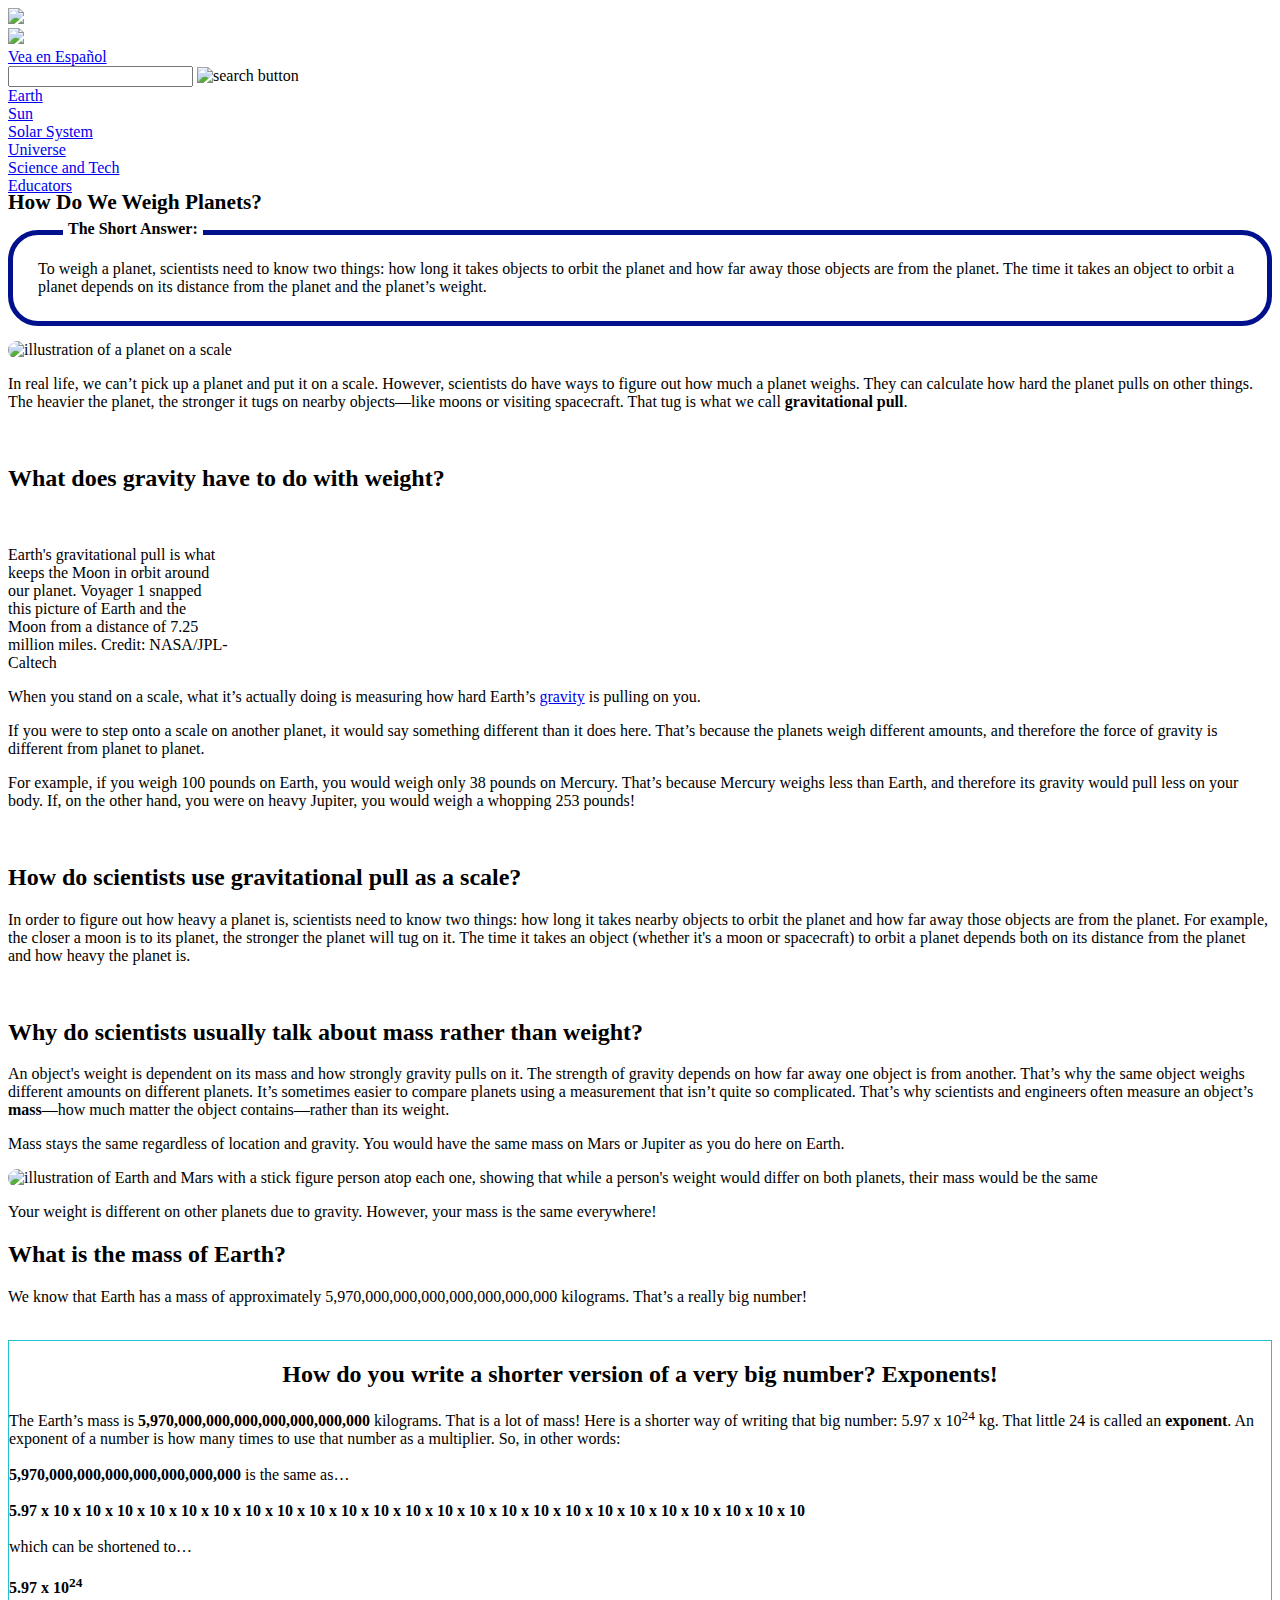
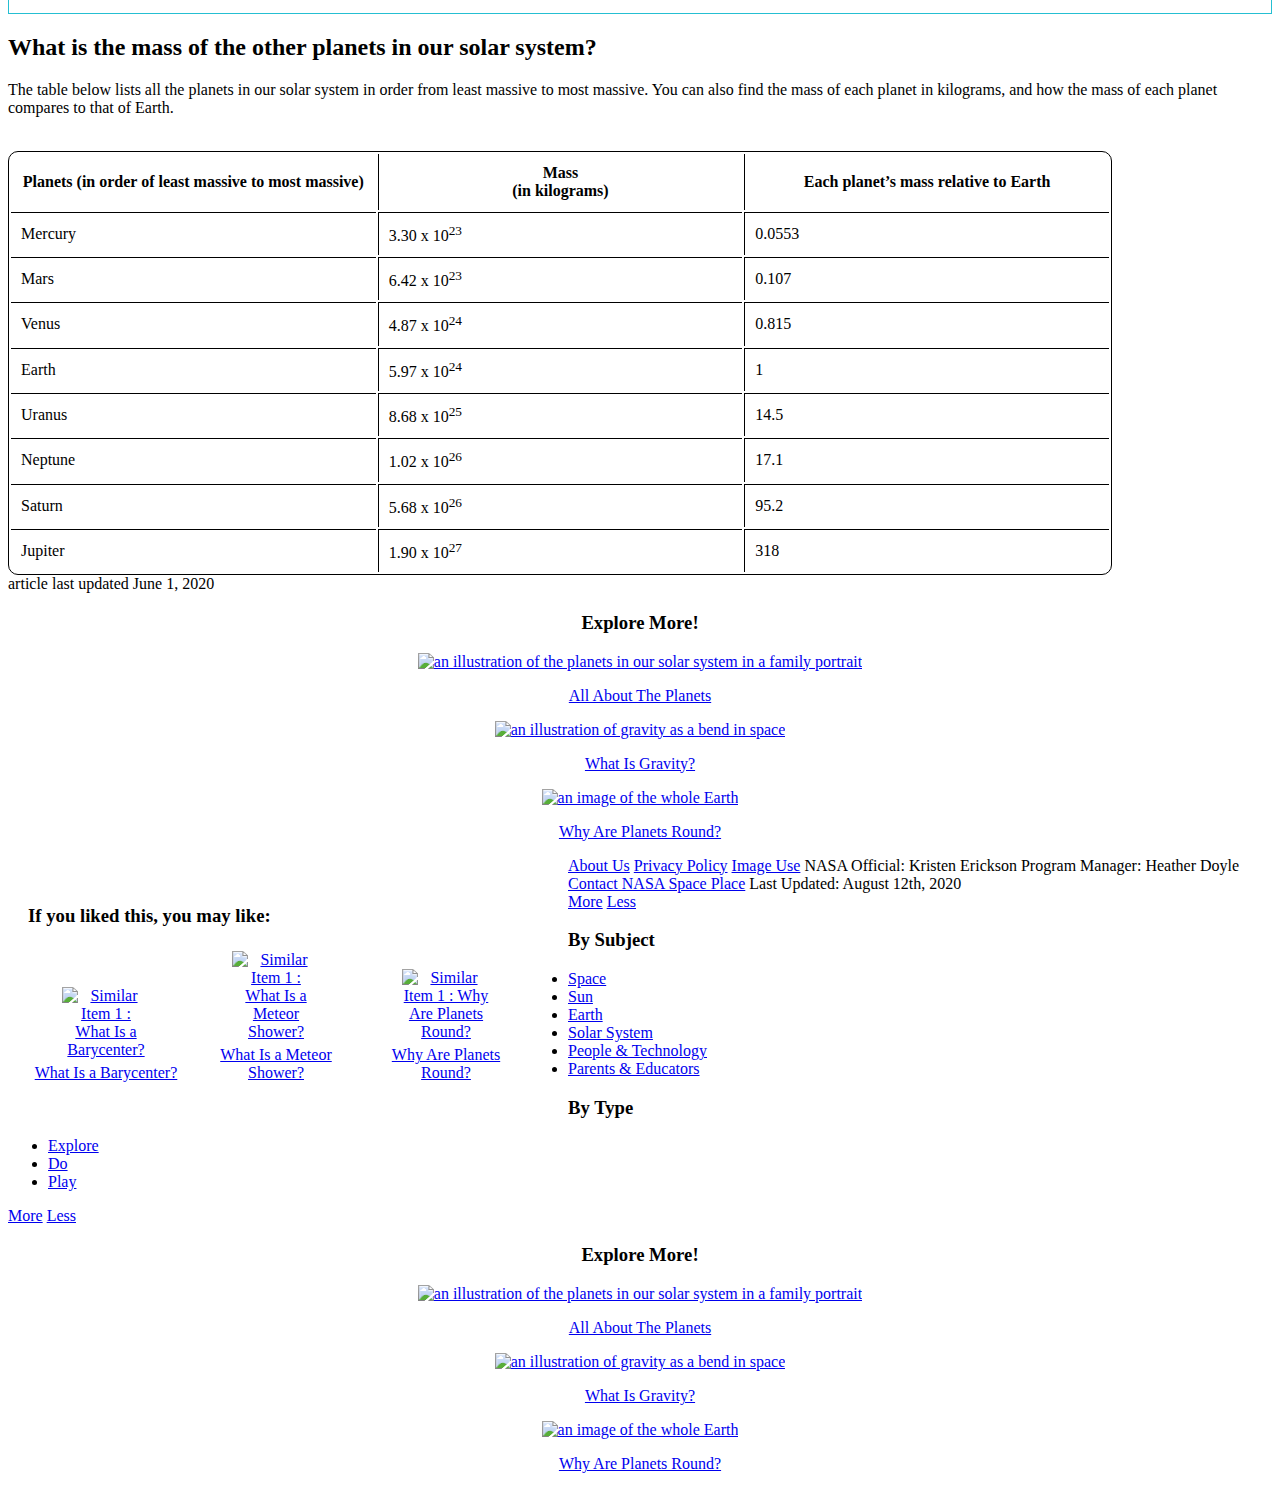
==== index.html @ dd90e795 "init commit" ====
<!doctype html>

<html xmlns:fb="http://ogp.me/ns/fb#">

<head>
    <meta charset="utf-8">
    <!-- <meta http-equiv="X-UA-Compatible" content="IE=edge,chrome=1"> -->
    <title>How Do We Weigh Planets? | NASA Space Place – NASA Science for Kids</title>
    <meta name="description" content="We can use a planet’s gravitational pull like a scale!">
    <meta name="author" content="">
    <meta name="viewport" content="width=device-width, initial-scale=1.0, maximum-scale=1.0, minimum-scale=1.0">
    <meta name="p:domain_verify" content="6118cfa3a4def878b65ea2c155a245fc" />
    <link rel="shortcut icon" href="/favicon.ico">
    <link rel="apple-touch-icon" href="/apple-touch-icon.png">
    <link href='https://fonts.googleapis.com/css?family=Quicksand:300,400,700' rel='stylesheet' type='text/css'>
    <link rel="stylesheet" href="/css/css/all-styles.css?v=21">
    <link rel="stylesheet" href="/css/css/solar-system.css?v=3">
    <link rel="shortcut icon" href="/favicon.ico" type="image/x-icon">
    <link rel="icon" href="/favicon.ico" type="image/x-icon">

    <script src="/js/libs/modernizr-2.6.2.min-ck.js"></script>
    <script src="//ajax.googleapis.com/ajax/libs/jquery/1.7/jquery.min.js"></script>
    <script src="/js/libs/jquery-ui-1.8.13.custom.min.js"></script>
    <script src="/js/libs/jquery.beforeafter-1.4.min.js"></script>
    <script src="/js/features.js?v=1"></script>
    <script type="text/javascript" src="//script.crazyegg.com/pages/scripts/0070/1109.js" async="async"></script>

    <!--<script type="text/javascript" src="/js/uncompressed/federated-analytics.js"></script>-->

    <script>
        !window.jQuery && document.write('<script src="/js/jquery-1.4.2.min-ck.js"><\/script>')
    </script>

</head>

<body class="solar-system en">

    <!--[if lt IE 8]>
    <link rel = "stylesheet" href = "/css/css/ie7.css"/>
<![endif\-->

    <!--[if lt IE 7]>
    <div class = "outdated-browser-warning">
        <p>
            You are using an outdated browser.  For a faster, safer, and more beautiful web upgrade for free today.
            <a href = "http://www.apple.com/safari/" target="_blank"><img src = "/resources/icons/safari-logo.png" alt = "safari logo"></a>
            <a href = "http://www.mozilla.com/en-US/firefox/" target="_blank"><img src = "/resources/icons/firefox-logo.png" alt = "firefox logo"></a>
            <a href = "http://chrome.google.com" target="_blank"><img src = "/resources/icons/chrome-logo.png" alt = "google chrome logo"></a>
        </p>
    </div>
<![endif]-->

    <div id="container" class="container">


        <div style="display:none;" id="page-uri-holder">planets-weight</div>
        <div class="tooltip">
            <span class="content"></span>
            <div class="tooltip-tip"></div>
        </div>
        <header id="nasa-header">
            <a href="https://www.nasa.gov" target="_blank">
                <img id="nasa-logo" src="/resources/homepage/nasa.png">
            </a>
            <!--<a href = "https://science.nasa.gov" target = "_blank">
        <img id = "nasa-science-logo" src = "/resources/homepage/nasa-science-logo.png">
    </a>-->
            <div id="site-logo-holder">
                <a href="https://science.nasa.gov" target="_blank">
                    <img id="nasa-science-logo" src="/resources/homepage/nasa-science-logo-horizontal.png">
                </a>
                <a href="/">
                    <div id="spaceplace-text" class=""></div>
                </a>
            </div>
            <div id="search-bar">

                <div id="language-switcher">
                    <span><a href="/sp/planets-weight/">Vea en Espa&ntilde;ol</a></span>
                </div>


                <form id="search-form" action="/search/" method="get">
                    <input type="search" id="search-input" class="search-input" name="q">
                    <img src="/resources/homepage/search-button.png" alt="search button">
                </form>
            </div>
            <div class="clearfix"></div>
        </header>
        <header>


            <div class="clearfix"></div>
            <nav class="category-nav">

                <a href="/menu/earth" class="navItem">
                    <div class="navIcon navEarth"></div>
                    <div class="navText">Earth</div>
                </a>
                <a href="/menu/sun" class="navItem">
                    <div class="navIcon navSun"></div>
                    <div class="navText">Sun</div>
                </a>
                <a href="/menu/solar-system" class="navItem">
                    <div class="navIcon navSolarSystem"></div>
                    <div class="navText">Solar System</div>
                </a>
                <a href="/menu/space" class="navItem">
                    <div class="navIcon navSpace"></div>
                    <div class="navText">Universe</div>
                </a>
                <a href="/menu/science-and-technology" class="navItem">
                    <div class="navIcon navScience"></div>
                    <div class="navText">Science and Tech</div>
                </a>
                <a href="/menu/parents-and-educators" class="navItem">
                    <div class="navIcon navEducators"></div>
                    <div class="navText">Educators</div>
                </a>

            </nav>
            <div class="clearfix"></div>
        </header>

        <div id='mission-tags'></div>

        <style type="text/css">
            #share-links {
                position: absolute;
                right: 30px;
                bottom: 5px;
            }

            #share-links.long-title {
                bottom: -28px;
            }

            #share-links div {
                width: 20px;
                height: 20px;
                float: left;
                margin-left: 4px;
                position: relative;
            }

            #share-links div.label {
                width: 30px;
                color: black;
                font-size: 12px;
                height: 20px;
                line-height: 20px;
                font-weight: bold;
            }

            #google-share {
                width: 32px !important;
            }

            #facebook-share {
                width: 55px !important;
                margin-top: -5px;
            }

            #twitter-share {
                background: url(/resources/icons/twitter.en.png);
                text-indent: -10000px;
                overflow: hidden;
            }

            #twitter-share a,
            #facebook-share a {
                position: absolute;
                top: 0;
                left: 0;
                width: 20px;
                height: 20px;
            }

            #email-share {
                background: url(/resources/icons/email.en.png);
            }
        </style>

        <div id="content-wrapper">

            <div id="main">
                <div class="title">
                    <h1 style="font-size:16pt !important; margin-top:-5px; color:black !important;">How Do We Weigh
                        Planets?</h1>
                </div>
                <div class="content">
                    <span class="standardFontSize">

                        <div class="wh-featured-snippet" style="position:relative">
                            <div
                                style="border:5px solid #01118e;padding:25px;max-width:100%;margin:15px 0; border-radius:30px;">
                                <div
                                    style="position: absolute;top:-15px;margin-left: 25px;background: #fff;padding: 5px;">
                                    <strong>The Short Answer:</strong></div>
                                <div>
                                    To weigh a planet, scientists need to know two things: how long it takes objects to
                                    orbit the planet and how far away those objects are from the planet. The time it
                                    takes an object to orbit a planet depends on its distance from the planet and the
                                    planet’s weight.
                                </div>
                            </div>
                        </div>

                        <div class="image-with-caption">
                            <img src="/review/planets-weight/planets-weight1.en.png"
                                alt="illustration of a planet on a scale" style="border-radius:30px;">
                        </div>

                        <p>In real life, we can’t pick up a planet and put it on a scale. However, scientists do have
                            ways to figure out how much a planet weighs. They can calculate how hard the planet pulls on
                            other things. The heavier the planet, the stronger it tugs on nearby objects—like moons or
                            visiting spacecraft. That tug is what we call <strong>gravitational pull</strong>.</p>
                        <br>

                        <h2 class="Quicksand">What does gravity have to do with weight?</h2>

                        <div class="image-with-caption left" style="width:220px;">
                            <img src="/review/planets-weight/planets-weight2.en.png" alt=""
                                style="width:200px; border-radius:30px;">
                            <p class="caption">Earth's gravitational pull is what keeps the Moon in orbit around our
                                planet. Voyager 1 snapped this picture of Earth and the Moon from a distance of 7.25
                                million miles. Credit: NASA/JPL-Caltech</p>
                        </div>

                        <p>When you stand on a scale, what it’s actually doing is measuring how hard Earth’s <a
                                href="/what-is-gravity">gravity</a> is pulling on you.</p>

                        <p>If you were to step onto a scale on another planet, it would say something different than it
                            does here. That’s because the planets weigh different amounts, and therefore the force of
                            gravity is different from planet to planet.</p>

                        <p>For example, if you weigh 100 pounds on Earth, you would weigh only 38 pounds on Mercury.
                            That’s because Mercury weighs less than Earth, and therefore its gravity would pull less on
                            your body. If, on the other hand, you were on heavy Jupiter, you would weigh a whopping 253
                            pounds!</p><br>

                        <h2 class="Quicksand">How do scientists use gravitational pull as a scale?</h2>

                        <p>In order to figure out how heavy a planet is, scientists need to know two things: how long it
                            takes nearby objects to orbit the planet and how far away those objects are from the planet.
                            For example, the closer a moon is to its planet, the stronger the planet will tug on it. The
                            time it takes an object (whether it's a moon or spacecraft) to orbit a planet depends both
                            on its distance from the planet and how heavy the planet is.</p> <br>

                        <h2 class="Quicksand">Why do scientists usually talk about mass rather than weight?</h2>

                        <p>An object's weight is dependent on its mass and how strongly gravity pulls on it. The
                            strength of gravity depends on how far away one object is from another. That’s why the same
                            object weighs different amounts on different planets. It’s sometimes easier to compare
                            planets using a measurement that isn’t quite so complicated. That’s why scientists and
                            engineers often measure an object’s <strong>mass</strong>—how much matter the object
                            contains—rather than its weight.</p>

                        <p>Mass stays the same regardless of location and gravity. You would have the same mass on Mars
                            or Jupiter as you do here on Earth.</p>

                        <div class="image-with-caption">
                            <img src="/review/planets-weight/planets-weight3.en.png"
                                alt="illustration of Earth and Mars with a stick figure person atop each one, showing that while a person's weight would differ on both planets, their mass would be the same"
                                style="border-radius:30px;">
                            <p class="caption">Your weight is different on other planets due to gravity. However, your
                                mass is the same everywhere!</p>
                        </div>

                        <h2 class="Quicksand">What is the mass of Earth?</h2>

                        <p>We know that Earth has a mass of approximately 5,970,000,000,000,000,000,000,000 kilograms.
                            That’s a really big number!</p><br>


                        <div class="infoBox" style="border:1px solid #25bfd2;">

                            <center>
                                <h2 class="Quicksand">How do you write a shorter version of a very big number?
                                    Exponents!</h2>
                            </center>

                            <p>The Earth’s mass is <strong>5,970,000,000,000,000,000,000,000</strong> kilograms. That is
                                a lot of mass! Here is a shorter way of writing that big number: 5.97 x 10<sup>24</sup>
                                kg. That little 24 is called an <strong>exponent</strong>. An exponent of a number is
                                how many times to use that number as a multiplier. So, in other words:<br><br>
                                <strong>5,970,000,000,000,000,000,000,000</strong> is the same as…<br><br>
                                <strong>5.97 x 10 x 10 x 10 x 10 x 10 x 10 x 10 x 10 x 10 x 10 x 10 x 10 x 10 x 10 x 10
                                    x 10 x 10 x 10 x 10 x 10 x 10 x 10 x 10 x 10</strong><br><br>
                                which can be shortened to…<br><br>
                                <strong>5.97 x 10<sup>24</sup></strong>
                            </p>
                        </div>


                        <h2 class="Quicksand">What is the mass of the other planets in our solar system?</h2>

                        <p>The table below lists all the planets in our solar system in order from least massive to most
                            massive. You can also find the mass of each planet in kilograms, and how the mass of each
                            planet compares to that of Earth.</p>

                        <br>

                        <style>
                            table {
                                border-collapse: separate;
                                border: 1px solid black;
                                border-radius: 10px;
                            }

                            th,
                            td {
                                border-left: solid black 1px;
                                border-top: solid black 1px;
                                width: 33%;
                                padding: 10px;
                            }

                            th {
                                font-weight: bold;
                                border-top: none;
                            }

                            td:first-child,
                            th:first-child {
                                border-left: none;
                            }
                        </style>

                        <table>
                            <tr>
                                <th>Planets (in order of least massive to most massive)</th>
                                <th>Mass<br>(in kilograms)</th>
                                <th>Each planet’s mass relative to Earth</th>
                            </tr>
                            <tr>
                                <td>Mercury</td>
                                <td>3.30 x 10<sup>23</sup></td>
                                <td>0.0553</td>
                            </tr>
                            <tr>
                                <td>Mars</td>
                                <td>6.42 x 10<sup>23</sup></td>
                                <td>0.107</td>
                            </tr>
                            <tr>
                                <td>Venus</td>
                                <td>4.87 x 10<sup>24</sup></td>
                                <td>0.815</td>
                            </tr>
                            <tr>
                                <td>Earth</td>
                                <td>5.97 x 10<sup>24</sup> </td>
                                <td>1</td>
                            </tr>
                            <tr>
                                <td>Uranus</td>
                                <td>8.68 x 10<sup>25</sup></td>
                                <td>14.5</td>
                            </tr>
                            <tr>
                                <td>Neptune</td>
                                <td>1.02 x 10<sup>26</sup></td>
                                <td>17.1</td>
                            </tr>
                            <tr>
                                <td>Saturn</td>
                                <td>5.68 x 10<sup>26</sup></td>
                                <td>95.2</td>
                            </tr>
                            <tr>
                                <td>Jupiter</td>
                                <td>1.90 x 10<sup>27</sup></td>
                                <td>318</td>
                            </tr>
                        </table>

                    </span>
                </div>
                <div class="footerArticleUpdated">
                    article last updated June 1, 2020
                </div>
            </div>



            <style type="text/css">
                #similar {
                    float: left;
                    clear: both;
                    margin-top: 10px;
                    background: white;
                    border-radius: 10px;
                    -moz-border-radius: 10px;
                    -webkit-border-radius: 10px;
                    width: 560px;
                }

                #similar .content {
                    padding: 20px;
                }

                #similar .similar-item {
                    display: inline-block;
                    width: 30%;
                    text-align: center;
                    margin-right: 10px;
                }

                .similar-item img {
                    display: block;
                    margin: 5px auto;
                    max-width: 88px;
                }

                .similar-item a.similar-title {
                    display: block;
                    height: 30px;
                }

                .sp #similar {
                    display: none;
                }
            </style>


            <div id="sidebar">



                <div class="content">
                    <span class="standardFontSize">

                        <center>

                            <h3 class="Quicksand">Explore More!</h3>

                            <a href="/planets" class="sidebarLink">
                                <img class="sidebarFullWidthImage" src="solar-system.en.png"
                                    alt="an illustration of the planets in our solar system in a family portrait">
                                <p>All About The Planets</p>
                            </a>

                            <a href="/what-is-gravity" class="sidebarLink">
                                <img class="sidebarFullWidthImage" src="what-is-gravity.en.png"
                                    alt="an illustration of gravity as a bend in space">
                                <p>What Is Gravity?</p>
                            </a>

                            <a href="/planets-round" class="sidebarLink">
                                <img class="sidebarFullWidthImage" src="planets-round.en.jpg"
                                    alt="an image of the whole Earth">
                                <p>Why Are Planets Round?</p>
                            </a>

                        </center>

                    </span>
                </div>

            </div>
            <div id="similar">
                <div class='content'>
                    <h3 class="Quicksand">If you liked this, you may like:</h3>
                    <div class='similar-item'>
                        <a href='/barycenter'><img src="/resources/icons/barycenter.en.png"
                                alt="Similar Item 1 : What Is a Barycenter?"></a>
                        <a class='similar-title' href='/barycenter'>What Is a Barycenter?</a>
                    </div>
                    <div class='similar-item'>
                        <a href='/meteor-shower'><img src="/resources/icons/meteor-shower.en.jpg"
                                alt="Similar Item 1 : What Is a Meteor Shower?"></a>
                        <a class='similar-title' href='/meteor-shower'>What Is a Meteor Shower?</a>
                    </div>
                    <div class='similar-item'>
                        <a href='/planets-round'><img src="/resources/icons/planets-round.en.png"
                                alt="Similar Item 1 : Why Are Planets Round?"></a>
                        <a class='similar-title' href='/planets-round'>Why Are Planets Round?</a>
                    </div>

                </div>
            </div>
            <div class="clearfix"></div>
        </div>
        <footer>

            <div id="skinny-footer">

                <span class="footer-links">
                    <a href="/about-us">About Us</a>
                    <a href="https://www.nasa.gov/about/highlights/HP_Privacy.html" target="_blank">Privacy Policy</a>
                    <a href="/image-use">Image Use</a>
                </span>



                <span class="webmaster">NASA Official: Kristen Erickson</span>
                <span class="webmaster">Program Manager: Heather Doyle</span>
                <span class="contact"><a id='mail-link' href="spaceplace.nasa.gov">Contact NASA Space Place</a></span>
                <span class="last-updated">
                    Last Updated: August 12th, 2020 </span>
                <script>
                    var prefix = "mail";
                    prefix = prefix + "to:";
                    prefix = prefix + "info";
                    prefix = prefix + "@";
                    $("#mail-link").attr('href', prefix + $('#mail-link').attr('href'));
                </script>
            </div>
        </footer>

    </div> <!-- end of #container -->





    <div class="left-tray" id="left-tray">
        <div class='tab'>
            <a href="#left-tray" class="more">More</a>
            <a href="#" class="less">Less</a>
        </div>
        <div class="tray-bg"></div>
        <div class='content'>
            <nav>
                <h3>By Subject</h3>
                <ul>
                    <li><a href="/menu/space">Space</a></li>
                    <li><a href="/menu/sun">Sun</a></li>
                    <li><a href="/menu/earth">Earth</a></li>
                    <li><a href="/menu/solar-system">Solar System</a></li>
                    <li><a href="/menu/people-and-technology">People & Technology</a></li>
                    <li><a href="/menu/parents-and-educators">Parents & Educators</a></li>
                </ul>
                <h3>By Type</h3>
                <ul>
                    <li><a href="/menu/explore">Explore</a></li>
                    <li><a href="/menu/do">Do</a></li>
                    <li><a href="/menu/play">Play</a></li>
                </ul>
            </nav>
        </div>

    </div>

    <div class="right-tray" id="right-tray">
        <div class='tab'>
            <a href="#right-tray" class="more">More</a>
            <a href="#" class="less">Less</a>
        </div>
        <div class="tray-bg"></div>
        <div class="content sidebar">
            <span class="standardFontSize">

                <center>

                    <h3 class="Quicksand">Explore More!</h3>

                    <a href="/planets" class="sidebarLink">
                        <img class="sidebarFullWidthImage" src="solar-system.png"
                            alt="an illustration of the planets in our solar system in a family portrait">
                        <p>All About The Planets</p>
                    </a>

                    <a href="/what-is-gravity" class="sidebarLink">
                        <img class="sidebarFullWidthImage" src="what-is-gravity.png"
                            alt="an illustration of gravity as a bend in space">
                        <p>What Is Gravity?</p>
                    </a>

                    <a href="/planets-round" class="sidebarLink">
                        <img class="sidebarFullWidthImage" src="planets-round.jpg" alt="an image of the whole Earth">
                        <p>Why Are Planets Round?</p>
                    </a>

                </center>

            </span> </div>
    </div>



    <!--[if lt IE 7 ]>
    <script src="js/dd_belatedpng.js?v=1"></script>
  <![endif]-->

    <!-- <script src="/js/profiling/yahoo-profiling.min.js?v=1"></script>
  <script src="/js/profiling/config.js?v=1"></script> -->
    <script src="/js/script-ck.js?v=2"></script>



    <!--<script id="_fed_an_js_tag" type="text/javascript" src="/js/uncompressed/federatedanalytics.all.min.js?agency=NASA&subagency=JPL-Spaceplace"></script>-->
    <!-- <script src = "/js/uncompressed/omniture.js"></script>   -->
    <!--
<script language="JavaScript" type="text/javascript"><!--
s.pageName="How Do We Weigh Planets?"
s.channel="solar-system"
/************* DO NOT ALTER ANYTHING BELOW THIS LINE ! **************/
var s_code=s.t();if(s_code)document.write(s_code)//-->
    <!-- </script> -->

    <script id="_fed_an_ua_tag" type="text/javascript"
        src="//dap.digitalgov.gov/Universal-Federated-Analytics-Min.js?agency=NASA&pua=UA-15623173-3&subagency=JPL-Spaceplace&dclink=true&sp=search,s">
    </script>

    <script>
        (function (i, s, o, g, r, a, m) {
            i['GoogleAnalyticsObject'] = r;
            i[r] = i[r] || function () {
                (i[r].q = i[r].q || []).push(arguments)
            }, i[r].l = 1 * new Date();
            a = s.createElement(o),
                m = s.getElementsByTagName(o)[0];
            a.async = 1;
            a.src = g;
            m.parentNode.insertBefore(a, m)
        })(window, document, 'script', 'https://www.google-analytics.com/analytics.js', 'ga');

        ga('create', 'UA-15623173-3', 'auto');
        ga('require', 'linkid');
        //ga('send', 'pageview');
    </script>

    <script>
        var hasScrolled25 = false;
        var hasScrolled50 = false;
        var hasScrolled75 = false;
        var hasScrolled90 = false;

        document.addEventListener('scroll', function () {

            var h = document.documentElement,
                b = document.body,
                st = 'scrollTop',
                sh = 'scrollHeight';

            var percent = parseInt((h[st] || b[st]) / ((h[sh] || b[sh]) - h.clientHeight) * 100);

            if (percent >= 25 && !hasScrolled25) {
                ga('send', 'event', 'Scrolling', 'moreThan25%', window.location.href, {
                    'nonInteraction': 1
                });
                hasScrolled25 = true;
            } else if (percent >= 50 && !hasScrolled50) {
                ga('send', 'event', 'Scrolling', 'moreThan50%', window.location.href, {
                    'nonInteraction': 1
                });
                hasScrolled50 = true;
            } else if (percent >= 75 && !hasScrolled75) {
                ga('send', 'event', 'Scrolling', 'moreThan75%', window.location.href, {
                    'nonInteraction': 1
                });
                hasScrolled75 = true;
            } else if (percent >= 90 && !hasScrolled90) {
                ga('send', 'event', 'Scrolling', 'moreThan90%', window.location.href, {
                    'nonInteraction': 1
                });
                hasScrolled90 = true;
            }

        });
    </script>


</body>

</html>
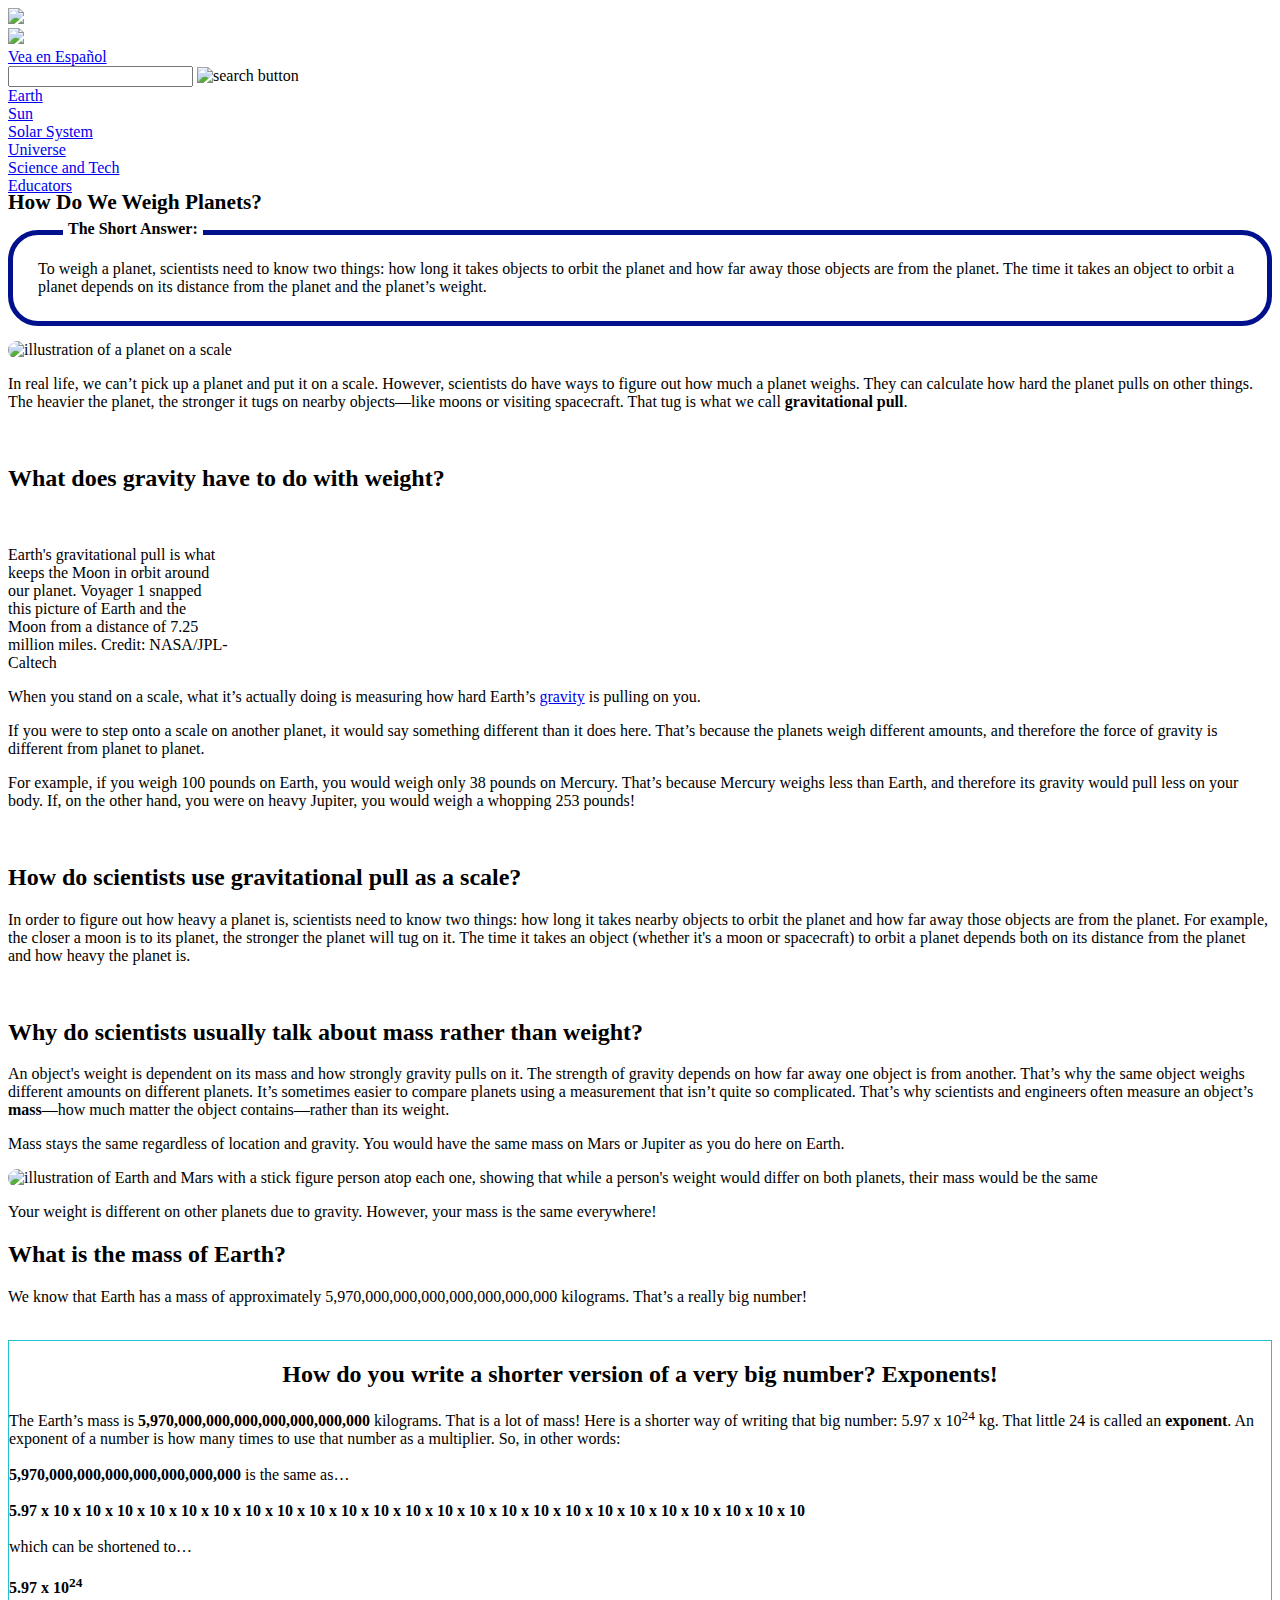
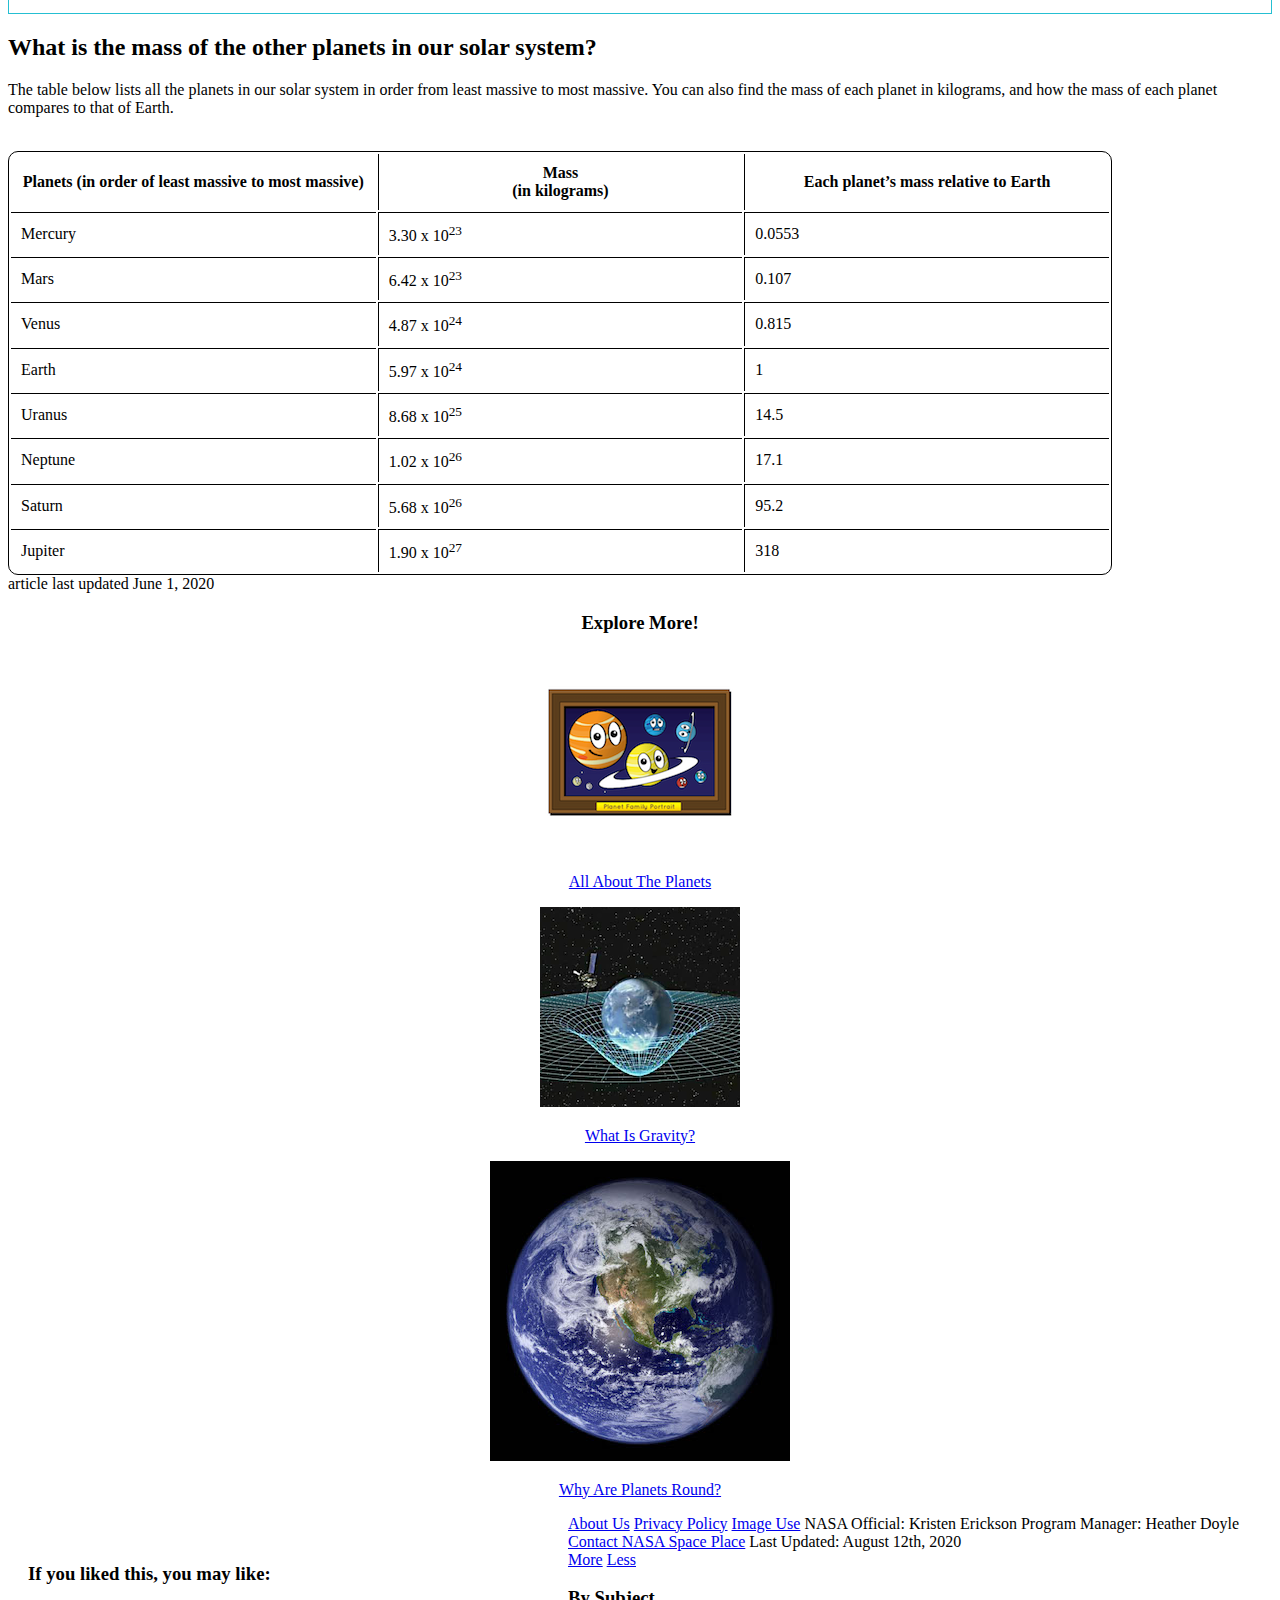
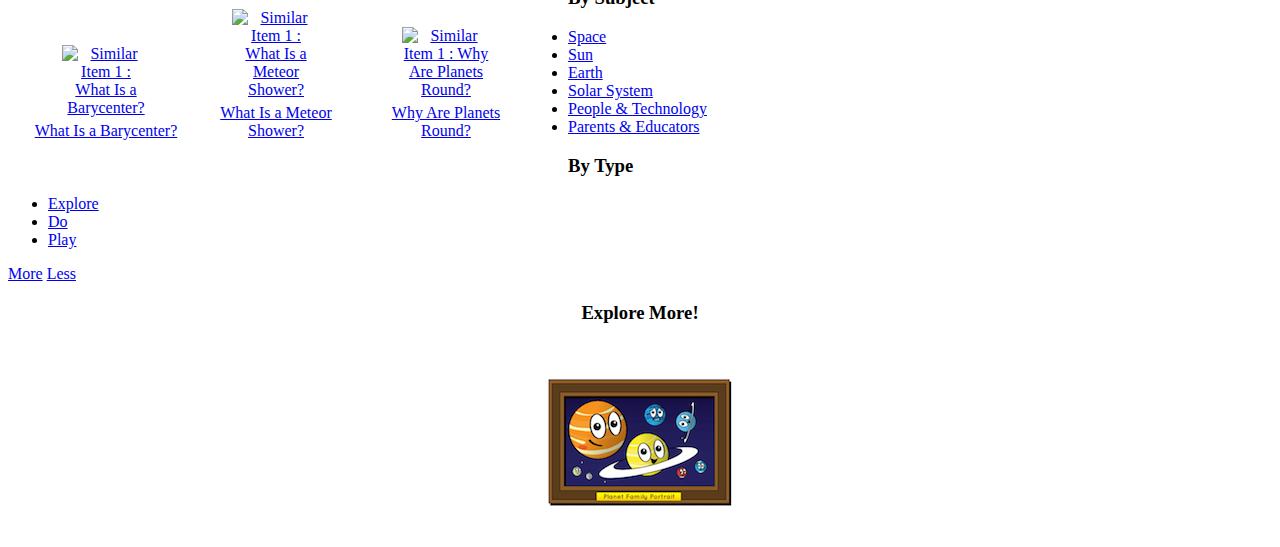
==== commit 563ee8c9: "keluarin index ke root" ====
--- a/index.html
+++ b/index.html
@@ -1,45 +1,43 @@
 <!doctype html>
 
 <html xmlns:fb="http://ogp.me/ns/fb#">
-
 <head>
-    <meta charset="utf-8">
-    <!-- <meta http-equiv="X-UA-Compatible" content="IE=edge,chrome=1"> -->
-    <title>How Do We Weigh Planets? | NASA Space Place – NASA Science for Kids</title>
-    <meta name="description" content="We can use a planet’s gravitational pull like a scale!">
-    <meta name="author" content="">
-    <meta name="viewport" content="width=device-width, initial-scale=1.0, maximum-scale=1.0, minimum-scale=1.0">
-    <meta name="p:domain_verify" content="6118cfa3a4def878b65ea2c155a245fc" />
-    <link rel="shortcut icon" href="/favicon.ico">
-    <link rel="apple-touch-icon" href="/apple-touch-icon.png">
-    <link href='https://fonts.googleapis.com/css?family=Quicksand:300,400,700' rel='stylesheet' type='text/css'>
-    <link rel="stylesheet" href="/css/css/all-styles.css?v=21">
-    <link rel="stylesheet" href="/css/css/solar-system.css?v=3">
-    <link rel="shortcut icon" href="/favicon.ico" type="image/x-icon">
-    <link rel="icon" href="/favicon.ico" type="image/x-icon">
-
-    <script src="/js/libs/modernizr-2.6.2.min-ck.js"></script>
-    <script src="//ajax.googleapis.com/ajax/libs/jquery/1.7/jquery.min.js"></script>
-    <script src="/js/libs/jquery-ui-1.8.13.custom.min.js"></script>
-    <script src="/js/libs/jquery.beforeafter-1.4.min.js"></script>
-    <script src="/js/features.js?v=1"></script>
-    <script type="text/javascript" src="//script.crazyegg.com/pages/scripts/0070/1109.js" async="async"></script>
-
-    <!--<script type="text/javascript" src="/js/uncompressed/federated-analytics.js"></script>-->
-
-    <script>
-        !window.jQuery && document.write('<script src="/js/jquery-1.4.2.min-ck.js"><\/script>')
-    </script>
-
+  <meta charset="utf-8">
+  <meta http-equiv="refresh" content="0; url=https://achmadardanip.github.io/planets-weight/en/index.html">
+  <!-- <meta http-equiv="X-UA-Compatible" content="IE=edge,chrome=1"> -->
+  <title>How Do We Weigh Planets? | NASA Space Place – NASA Science for Kids</title>
+  <meta name="description" content="We can use a planet’s gravitational pull like a scale!">
+  <meta name="author" content="">
+  <meta name="viewport" content="width=device-width, initial-scale=1.0, maximum-scale=1.0, minimum-scale=1.0">
+  <meta name="p:domain_verify" content="6118cfa3a4def878b65ea2c155a245fc"/>
+  <link rel="shortcut icon" href="/favicon.ico">
+  <link rel="apple-touch-icon" href="/apple-touch-icon.png">
+  <link href='https://fonts.googleapis.com/css?family=Quicksand:300,400,700' rel='stylesheet' type='text/css'>
+  <link rel="stylesheet" href="C:\xampp\htdocs\website for seleksi editor apod\css\css\all-styles.css">
+  <link rel="stylesheet" href="C:\xampp\htdocs\website for seleksi editor apod\css\css\solar-system.css">
+  <link rel="shortcut icon" href="/favicon.ico" type="image/x-icon">
+  <link rel="icon" href="/favicon.ico" type="image/x-icon">
+
+  <script src="C:\xampp\htdocs\website for seleksi editor apod\js\libs\modernizr-2.6.2.min-ck.js"></script>
+  <script src="C:\xampp\htdocs\website for seleksi editor apod\ajax.googleapis.com\ajax\libs\jquery\1.7\jquery.min.js"></script>
+  <script src="C:\xampp\htdocs\website for seleksi editor apod\js\libs\jquery-ui-1.8.13.custom.min.js"></script>
+  <script src="C:\xampp\htdocs\website for seleksi editor apod\js\libs\jquery.beforeafter-1.4.min.js"></script>
+  <script src="C:\xampp\htdocs\website for seleksi editor apod\js\features.js"></script>
+  <script type="text/javascript" src="C:\xampp\htdocs\website for seleksi editor apod\script.crazyegg.com\pages\scripts\0070\1109.js" async="async"></script>
+  
+  <!--<script type="text/javascript" src="/js/uncompressed/federated-analytics.js"></script>-->
+
+  <script>!window.jQuery && document.write('<script src="/js/jquery-1.4.2.min-ck.js"><\/script>')</script>
+  
 </head>
 
-<body class="solar-system en">
-
-    <!--[if lt IE 8]>
+<body class ="solar-system en">
+
+<!--[if lt IE 8]>
     <link rel = "stylesheet" href = "/css/css/ie7.css"/>
 <![endif\-->
 
-    <!--[if lt IE 7]>
+<!--[if lt IE 7]>
     <div class = "outdated-browser-warning">
         <p>
             You are using an outdated browser.  For a faster, safer, and more beautiful web upgrade for free today.
@@ -50,619 +48,528 @@
     </div>
 <![endif]-->
 
-    <div id="container" class="container">
-
-
-        <div style="display:none;" id="page-uri-holder">planets-weight</div>
-        <div class="tooltip">
-            <span class="content"></span>
-            <div class="tooltip-tip"></div>
-        </div>
-        <header id="nasa-header">
-            <a href="https://www.nasa.gov" target="_blank">
-                <img id="nasa-logo" src="/resources/homepage/nasa.png">
-            </a>
-            <!--<a href = "https://science.nasa.gov" target = "_blank">
+<div id="container" class ="container">
+
+
+    <div style = "display:none;" id = "page-uri-holder">planets-weight</div>
+    <div class = "tooltip">
+        <span class = "content"></span>
+        <div class = "tooltip-tip"></div>
+    </div><header id = "nasa-header">
+    <a href = "https://www.nasa.gov" target = "_blank">
+        <img id = "nasa-logo" src = "C:\xampp\htdocs\website for seleksi editor apod\resources\homepage\nasa.png">
+    </a>
+    <!--<a href = "https://science.nasa.gov" target = "_blank">
         <img id = "nasa-science-logo" src = "/resources/homepage/nasa-science-logo.png">
     </a>-->
-            <div id="site-logo-holder">
-                <a href="https://science.nasa.gov" target="_blank">
-                    <img id="nasa-science-logo" src="/resources/homepage/nasa-science-logo-horizontal.png">
-                </a>
-                <a href="/">
-                    <div id="spaceplace-text" class=""></div>
-                </a>
-            </div>
-            <div id="search-bar">
-
-                <div id="language-switcher">
-                    <span><a href="/sp/planets-weight/">Vea en Espa&ntilde;ol</a></span>
-                </div>
-
-
-                <form id="search-form" action="/search/" method="get">
-                    <input type="search" id="search-input" class="search-input" name="q">
-                    <img src="/resources/homepage/search-button.png" alt="search button">
-                </form>
-            </div>
-            <div class="clearfix"></div>
-        </header>
-        <header>
-
-
-            <div class="clearfix"></div>
-            <nav class="category-nav">
-
-                <a href="/menu/earth" class="navItem">
-                    <div class="navIcon navEarth"></div>
-                    <div class="navText">Earth</div>
-                </a>
-                <a href="/menu/sun" class="navItem">
-                    <div class="navIcon navSun"></div>
-                    <div class="navText">Sun</div>
-                </a>
-                <a href="/menu/solar-system" class="navItem">
-                    <div class="navIcon navSolarSystem"></div>
-                    <div class="navText">Solar System</div>
-                </a>
-                <a href="/menu/space" class="navItem">
-                    <div class="navIcon navSpace"></div>
-                    <div class="navText">Universe</div>
-                </a>
-                <a href="/menu/science-and-technology" class="navItem">
-                    <div class="navIcon navScience"></div>
-                    <div class="navText">Science and Tech</div>
-                </a>
-                <a href="/menu/parents-and-educators" class="navItem">
-                    <div class="navIcon navEducators"></div>
-                    <div class="navText">Educators</div>
-                </a>
-
-            </nav>
-            <div class="clearfix"></div>
-        </header>
-
-        <div id='mission-tags'></div>
-
-        <style type="text/css">
-            #share-links {
-                position: absolute;
-                right: 30px;
-                bottom: 5px;
-            }
-
-            #share-links.long-title {
-                bottom: -28px;
-            }
-
-            #share-links div {
-                width: 20px;
-                height: 20px;
-                float: left;
-                margin-left: 4px;
-                position: relative;
-            }
-
-            #share-links div.label {
-                width: 30px;
-                color: black;
-                font-size: 12px;
-                height: 20px;
-                line-height: 20px;
-                font-weight: bold;
-            }
-
-            #google-share {
-                width: 32px !important;
-            }
-
-            #facebook-share {
-                width: 55px !important;
-                margin-top: -5px;
-            }
-
-            #twitter-share {
-                background: url(/resources/icons/twitter.en.png);
-                text-indent: -10000px;
-                overflow: hidden;
-            }
-
-            #twitter-share a,
-            #facebook-share a {
-                position: absolute;
-                top: 0;
-                left: 0;
-                width: 20px;
-                height: 20px;
-            }
-
-            #email-share {
-                background: url(/resources/icons/email.en.png);
-            }
-        </style>
-
-        <div id="content-wrapper">
-
-            <div id="main">
-                <div class="title">
-                    <h1 style="font-size:16pt !important; margin-top:-5px; color:black !important;">How Do We Weigh
-                        Planets?</h1>
-                </div>
-                <div class="content">
-                    <span class="standardFontSize">
-
-                        <div class="wh-featured-snippet" style="position:relative">
-                            <div
-                                style="border:5px solid #01118e;padding:25px;max-width:100%;margin:15px 0; border-radius:30px;">
-                                <div
-                                    style="position: absolute;top:-15px;margin-left: 25px;background: #fff;padding: 5px;">
-                                    <strong>The Short Answer:</strong></div>
-                                <div>
-                                    To weigh a planet, scientists need to know two things: how long it takes objects to
-                                    orbit the planet and how far away those objects are from the planet. The time it
-                                    takes an object to orbit a planet depends on its distance from the planet and the
-                                    planet’s weight.
-                                </div>
-                            </div>
-                        </div>
-
-                        <div class="image-with-caption">
-                            <img src="/review/planets-weight/planets-weight1.en.png"
-                                alt="illustration of a planet on a scale" style="border-radius:30px;">
-                        </div>
-
-                        <p>In real life, we can’t pick up a planet and put it on a scale. However, scientists do have
-                            ways to figure out how much a planet weighs. They can calculate how hard the planet pulls on
-                            other things. The heavier the planet, the stronger it tugs on nearby objects—like moons or
-                            visiting spacecraft. That tug is what we call <strong>gravitational pull</strong>.</p>
-                        <br>
-
-                        <h2 class="Quicksand">What does gravity have to do with weight?</h2>
-
-                        <div class="image-with-caption left" style="width:220px;">
-                            <img src="/review/planets-weight/planets-weight2.en.png" alt=""
-                                style="width:200px; border-radius:30px;">
-                            <p class="caption">Earth's gravitational pull is what keeps the Moon in orbit around our
-                                planet. Voyager 1 snapped this picture of Earth and the Moon from a distance of 7.25
-                                million miles. Credit: NASA/JPL-Caltech</p>
-                        </div>
-
-                        <p>When you stand on a scale, what it’s actually doing is measuring how hard Earth’s <a
-                                href="/what-is-gravity">gravity</a> is pulling on you.</p>
-
-                        <p>If you were to step onto a scale on another planet, it would say something different than it
-                            does here. That’s because the planets weigh different amounts, and therefore the force of
-                            gravity is different from planet to planet.</p>
-
-                        <p>For example, if you weigh 100 pounds on Earth, you would weigh only 38 pounds on Mercury.
-                            That’s because Mercury weighs less than Earth, and therefore its gravity would pull less on
-                            your body. If, on the other hand, you were on heavy Jupiter, you would weigh a whopping 253
-                            pounds!</p><br>
-
-                        <h2 class="Quicksand">How do scientists use gravitational pull as a scale?</h2>
-
-                        <p>In order to figure out how heavy a planet is, scientists need to know two things: how long it
-                            takes nearby objects to orbit the planet and how far away those objects are from the planet.
-                            For example, the closer a moon is to its planet, the stronger the planet will tug on it. The
-                            time it takes an object (whether it's a moon or spacecraft) to orbit a planet depends both
-                            on its distance from the planet and how heavy the planet is.</p> <br>
-
-                        <h2 class="Quicksand">Why do scientists usually talk about mass rather than weight?</h2>
-
-                        <p>An object's weight is dependent on its mass and how strongly gravity pulls on it. The
-                            strength of gravity depends on how far away one object is from another. That’s why the same
-                            object weighs different amounts on different planets. It’s sometimes easier to compare
-                            planets using a measurement that isn’t quite so complicated. That’s why scientists and
-                            engineers often measure an object’s <strong>mass</strong>—how much matter the object
-                            contains—rather than its weight.</p>
-
-                        <p>Mass stays the same regardless of location and gravity. You would have the same mass on Mars
-                            or Jupiter as you do here on Earth.</p>
-
-                        <div class="image-with-caption">
-                            <img src="/review/planets-weight/planets-weight3.en.png"
-                                alt="illustration of Earth and Mars with a stick figure person atop each one, showing that while a person's weight would differ on both planets, their mass would be the same"
-                                style="border-radius:30px;">
-                            <p class="caption">Your weight is different on other planets due to gravity. However, your
-                                mass is the same everywhere!</p>
-                        </div>
-
-                        <h2 class="Quicksand">What is the mass of Earth?</h2>
-
-                        <p>We know that Earth has a mass of approximately 5,970,000,000,000,000,000,000,000 kilograms.
-                            That’s a really big number!</p><br>
-
-
-                        <div class="infoBox" style="border:1px solid #25bfd2;">
-
-                            <center>
-                                <h2 class="Quicksand">How do you write a shorter version of a very big number?
-                                    Exponents!</h2>
-                            </center>
-
-                            <p>The Earth’s mass is <strong>5,970,000,000,000,000,000,000,000</strong> kilograms. That is
-                                a lot of mass! Here is a shorter way of writing that big number: 5.97 x 10<sup>24</sup>
-                                kg. That little 24 is called an <strong>exponent</strong>. An exponent of a number is
-                                how many times to use that number as a multiplier. So, in other words:<br><br>
-                                <strong>5,970,000,000,000,000,000,000,000</strong> is the same as…<br><br>
-                                <strong>5.97 x 10 x 10 x 10 x 10 x 10 x 10 x 10 x 10 x 10 x 10 x 10 x 10 x 10 x 10 x 10
-                                    x 10 x 10 x 10 x 10 x 10 x 10 x 10 x 10 x 10</strong><br><br>
-                                which can be shortened to…<br><br>
-                                <strong>5.97 x 10<sup>24</sup></strong>
-                            </p>
-                        </div>
-
-
-                        <h2 class="Quicksand">What is the mass of the other planets in our solar system?</h2>
-
-                        <p>The table below lists all the planets in our solar system in order from least massive to most
-                            massive. You can also find the mass of each planet in kilograms, and how the mass of each
-                            planet compares to that of Earth.</p>
-
-                        <br>
-
-                        <style>
-                            table {
-                                border-collapse: separate;
-                                border: 1px solid black;
-                                border-radius: 10px;
-                            }
-
-                            th,
-                            td {
-                                border-left: solid black 1px;
-                                border-top: solid black 1px;
-                                width: 33%;
-                                padding: 10px;
-                            }
-
-                            th {
-                                font-weight: bold;
-                                border-top: none;
-                            }
-
-                            td:first-child,
-                            th:first-child {
-                                border-left: none;
-                            }
-                        </style>
-
-                        <table>
-                            <tr>
-                                <th>Planets (in order of least massive to most massive)</th>
-                                <th>Mass<br>(in kilograms)</th>
-                                <th>Each planet’s mass relative to Earth</th>
-                            </tr>
-                            <tr>
-                                <td>Mercury</td>
-                                <td>3.30 x 10<sup>23</sup></td>
-                                <td>0.0553</td>
-                            </tr>
-                            <tr>
-                                <td>Mars</td>
-                                <td>6.42 x 10<sup>23</sup></td>
-                                <td>0.107</td>
-                            </tr>
-                            <tr>
-                                <td>Venus</td>
-                                <td>4.87 x 10<sup>24</sup></td>
-                                <td>0.815</td>
-                            </tr>
-                            <tr>
-                                <td>Earth</td>
-                                <td>5.97 x 10<sup>24</sup> </td>
-                                <td>1</td>
-                            </tr>
-                            <tr>
-                                <td>Uranus</td>
-                                <td>8.68 x 10<sup>25</sup></td>
-                                <td>14.5</td>
-                            </tr>
-                            <tr>
-                                <td>Neptune</td>
-                                <td>1.02 x 10<sup>26</sup></td>
-                                <td>17.1</td>
-                            </tr>
-                            <tr>
-                                <td>Saturn</td>
-                                <td>5.68 x 10<sup>26</sup></td>
-                                <td>95.2</td>
-                            </tr>
-                            <tr>
-                                <td>Jupiter</td>
-                                <td>1.90 x 10<sup>27</sup></td>
-                                <td>318</td>
-                            </tr>
-                        </table>
-
-                    </span>
-                </div>
-                <div class="footerArticleUpdated">
-                    article last updated June 1, 2020
-                </div>
-            </div>
-
-
-
-            <style type="text/css">
-                #similar {
-                    float: left;
-                    clear: both;
-                    margin-top: 10px;
-                    background: white;
-                    border-radius: 10px;
-                    -moz-border-radius: 10px;
-                    -webkit-border-radius: 10px;
-                    width: 560px;
-                }
-
-                #similar .content {
-                    padding: 20px;
-                }
-
-                #similar .similar-item {
-                    display: inline-block;
-                    width: 30%;
-                    text-align: center;
-                    margin-right: 10px;
-                }
-
-                .similar-item img {
-                    display: block;
-                    margin: 5px auto;
-                    max-width: 88px;
-                }
-
-                .similar-item a.similar-title {
-                    display: block;
-                    height: 30px;
-                }
-
-                .sp #similar {
-                    display: none;
-                }
-            </style>
-
-
-            <div id="sidebar">
-
-
-
-                <div class="content">
-                    <span class="standardFontSize">
-
-                        <center>
-
-                            <h3 class="Quicksand">Explore More!</h3>
-
-                            <a href="/planets" class="sidebarLink">
-                                <img class="sidebarFullWidthImage" src="solar-system.en.png"
-                                    alt="an illustration of the planets in our solar system in a family portrait">
-                                <p>All About The Planets</p>
-                            </a>
-
-                            <a href="/what-is-gravity" class="sidebarLink">
-                                <img class="sidebarFullWidthImage" src="what-is-gravity.en.png"
-                                    alt="an illustration of gravity as a bend in space">
-                                <p>What Is Gravity?</p>
-                            </a>
-
-                            <a href="/planets-round" class="sidebarLink">
-                                <img class="sidebarFullWidthImage" src="planets-round.en.jpg"
-                                    alt="an image of the whole Earth">
-                                <p>Why Are Planets Round?</p>
-                            </a>
-
-                        </center>
-
-                    </span>
-                </div>
-
-            </div>
-            <div id="similar">
-                <div class='content'>
-                    <h3 class="Quicksand">If you liked this, you may like:</h3>
-                    <div class='similar-item'>
-                        <a href='/barycenter'><img src="/resources/icons/barycenter.en.png"
-                                alt="Similar Item 1 : What Is a Barycenter?"></a>
-                        <a class='similar-title' href='/barycenter'>What Is a Barycenter?</a>
-                    </div>
-                    <div class='similar-item'>
-                        <a href='/meteor-shower'><img src="/resources/icons/meteor-shower.en.jpg"
-                                alt="Similar Item 1 : What Is a Meteor Shower?"></a>
-                        <a class='similar-title' href='/meteor-shower'>What Is a Meteor Shower?</a>
-                    </div>
-                    <div class='similar-item'>
-                        <a href='/planets-round'><img src="/resources/icons/planets-round.en.png"
-                                alt="Similar Item 1 : Why Are Planets Round?"></a>
-                        <a class='similar-title' href='/planets-round'>Why Are Planets Round?</a>
-                    </div>
-
-                </div>
-            </div>
-            <div class="clearfix"></div>
+    <div id="site-logo-holder">
+	    <a href = "https://science.nasa.gov" target = "_blank">
+	        <img id = "nasa-science-logo" src = "C:\xampp\htdocs\website for seleksi editor apod\resources\homepage\nasa-science-logo-horizontal.png">
+	    </a>
+	    <a href = "/">
+	        <div id="spaceplace-text" class=""></div>
+	    </a>
+    </div>
+    <div id = "search-bar">
+        
+<div id = "language-switcher">
+    <span><a href = "/sp/planets-weight/">Vea en Espa&ntilde;ol</a></span>
+</div>
+
+
+        <form id = "search-form" action = "/search/" method="get">
+            <input type = "search" id = "search-input" class = "search-input" name = "q">
+            <img src = "C:\xampp\htdocs\website for seleksi editor apod\resources\homepage\search-button.png" alt="search button">
+        </form>
+    </div>
+    <div class = "clearfix"></div>
+</header>
+<header>
+    
+    
+    <div class = "clearfix"></div>
+    <nav class = "category-nav">
+	    
+	    <a href = "C:\xampp\htdocs\website for seleksi editor apod\resources\homepage\nav_earth.png" class = "navItem"><div class="navIcon navEarth"></div><div class="navText">Earth</div></a>
+	    <a href = "C:\xampp\htdocs\website for seleksi editor apod\resources\homepage\nav_sun.png" class = "navItem"><div class="navIcon navSun"></div><div class="navText">Sun</div></a>
+	    <a href = "C:\xampp\htdocs\website for seleksi editor apod\resources\homepage\nav_solarsystem.png" class = "navItem"><div class="navIcon navSolarSystem"></div><div class="navText">Solar System</div></a>
+	    <a href = "C:\xampp\htdocs\website for seleksi editor apod\resources\homepage\nav_space.png" class = "navItem"><div class="navIcon navSpace"></div><div class="navText">Universe</div></a>
+	    <a href = "C:\xampp\htdocs\website for seleksi editor apod\resources\homepage\nav_science.png" class = "navItem"><div class="navIcon navScience"></div><div class="navText">Science and Tech</div></a>
+	    <a href = "C:\xampp\htdocs\website for seleksi editor apod\resources\homepage\nav_educators.png" class = "navItem"><div class="navIcon navEducators"></div><div class="navText">Educators</div></a>
+        
+    </nav>
+    <div class = "clearfix"></div>
+</header>
+    
+<div id = 'mission-tags'></div>
+
+<style type = "text/css">
+    #share-links{
+        position:absolute;
+        right:30px;
+        bottom:5px;
+    }
+    #share-links.long-title{
+        bottom:-28px;
+    }
+    #share-links div{
+        width:20px;
+        height:20px;
+        float:left;
+        margin-left:4px;
+        position:relative;
+    }
+
+    #share-links div.label{
+        width:30px;
+        color:black;
+        font-size:12px;
+        height:20px;
+        line-height:20px;
+        font-weight:bold;
+    }
+
+    #google-share{
+        width:32px !important;
+    }
+    #facebook-share{
+        width:55px !important;
+        margin-top:-5px;
+    }
+    #twitter-share{
+        background:url(/resources/icons/twitter.en.png);
+        text-indent:-10000px;
+        overflow:hidden;
+    }
+    #twitter-share a,
+    #facebook-share a{
+        position:absolute;
+        top:0;
+        left:0;
+        width:20px;
+        height:20px;
+    }
+    #email-share{
+        background:url(/resources/icons/email.en.png);
+    }
+
+</style>
+
+<div id = "content-wrapper">
+
+    <div id = "main">
+        <div class = "title">
+            <h1 style="font-size:16pt !important; margin-top:-5px; color:black !important;">How Do We Weigh Planets?</h1>
         </div>
-        <footer>
-
-            <div id="skinny-footer">
-
-                <span class="footer-links">
-                    <a href="/about-us">About Us</a>
-                    <a href="https://www.nasa.gov/about/highlights/HP_Privacy.html" target="_blank">Privacy Policy</a>
-                    <a href="/image-use">Image Use</a>
-                </span>
-
-
-
-                <span class="webmaster">NASA Official: Kristen Erickson</span>
-                <span class="webmaster">Program Manager: Heather Doyle</span>
-                <span class="contact"><a id='mail-link' href="spaceplace.nasa.gov">Contact NASA Space Place</a></span>
-                <span class="last-updated">
-                    Last Updated: August 12th, 2020 </span>
-                <script>
-                    var prefix = "mail";
-                    prefix = prefix + "to:";
-                    prefix = prefix + "info";
-                    prefix = prefix + "@";
-                    $("#mail-link").attr('href', prefix + $('#mail-link').attr('href'));
-                </script>
-            </div>
-        </footer>
-
-    </div> <!-- end of #container -->
-
-
-
-
-
-    <div class="left-tray" id="left-tray">
-        <div class='tab'>
-            <a href="#left-tray" class="more">More</a>
-            <a href="#" class="less">Less</a>
+        <div class = "content">
+            <span class="standardFontSize">
+
+<div class="wh-featured-snippet" style="position:relative">
+	<div style="border:5px solid #01118e;padding:25px;max-width:100%;margin:15px 0; border-radius:30px;">
+		<div style="position: absolute;top:-15px;margin-left: 25px;background: #fff;padding: 5px;"><strong>The Short Answer:</strong></div>
+		<div>
+			To weigh a planet, scientists need to know two things: how long it takes objects to orbit the planet and how far away those objects are from the planet. The time it takes an object to orbit a planet depends on its distance from the planet and the planet’s weight.
+		</div>
+	</div>
+</div>
+
+<div class="image-with-caption">
+	<img src="C:\xampp\htdocs\website for seleksi editor apod\review\planets-weight\planets-weight1.en.png" alt="illustration of a planet on a scale" style="border-radius:30px;">
+</div>
+
+<p>In real life, we can’t pick up a planet and put it on a scale. However, scientists do have ways to figure out how much a planet weighs. They can calculate how hard the planet pulls on other things. The heavier the planet, the stronger it tugs on nearby objects—like moons or visiting spacecraft. That tug is what we call <strong>gravitational pull</strong>.</p>
+<br>
+
+<h2 class="Quicksand">What does gravity have to do with weight?</h2>
+
+<div class="image-with-caption left" style="width:220px;">
+	<img src="C:\xampp\htdocs\website for seleksi editor apod\review\planets-weight\planets-weight2.en.png" alt="" style="width:200px; border-radius:30px;">
+	<p class="caption">Earth's gravitational pull is what keeps the Moon in orbit around our planet. Voyager 1 snapped this picture of Earth and the Moon from a distance of 7.25 million miles. Credit: NASA/JPL-Caltech</p>
+</div>
+
+<p>When you stand on a scale, what it’s actually doing is measuring how hard Earth’s <a href="/what-is-gravity">gravity</a> is pulling on you.</p>
+
+<p>If you were to step onto a scale on another planet, it would say something different than it does here. That’s because the planets weigh different amounts, and therefore the force of gravity is different from planet to planet.</p>
+
+<p>For example, if you weigh 100 pounds on Earth, you would weigh only 38 pounds on Mercury. That’s because Mercury weighs less than Earth, and therefore its gravity would pull less on your body. If, on the other hand, you were on heavy Jupiter, you would weigh a whopping 253 pounds!</p><br>
+
+<h2 class="Quicksand">How do scientists use gravitational pull as a scale?</h2>
+
+<p>In order to figure out how heavy a planet is, scientists need to know two things: how long it takes nearby objects to orbit the planet and how far away those objects are from the planet. For example, the closer a moon is to its planet, the stronger the planet will tug on it. The time it takes an object (whether it's a moon or spacecraft) to orbit a planet depends both on its distance from the planet and how heavy the planet is.</p> <br>
+
+<h2 class="Quicksand">Why do scientists usually talk about mass rather than weight?</h2>
+
+<p>An object's weight is dependent on its mass and how strongly gravity pulls on it. The strength of gravity depends on how far away one object is from another. That’s why the same object weighs different amounts on different planets. It’s sometimes easier to compare planets using a measurement that isn’t quite so complicated.  That’s why scientists and engineers often measure an object’s <strong>mass</strong>—how much matter the object contains—rather than its weight.</p>
+
+<p>Mass stays the same regardless of location and gravity. You would have the same mass on Mars or Jupiter as you do here on Earth.</p>
+
+<div class="image-with-caption">
+	<img src="C:\xampp\htdocs\website for seleksi editor apod\review\planets-weight\planets-weight3.en.png" alt="illustration of Earth and Mars with a stick figure person atop each one, showing that while a person's weight would differ on both planets, their mass would be the same" style="border-radius:30px;">
+	<p class="caption">Your weight is different on other planets due to gravity. However, your mass is the same everywhere!</p>
+</div>
+
+<h2 class="Quicksand">What is the mass of Earth?</h2>
+
+<p>We know that Earth has a mass of approximately 5,970,000,000,000,000,000,000,000 kilograms. That’s a really big number!</p><br>
+
+
+<div class="infoBox" style="border:1px solid #25bfd2;">
+
+	<center><h2 class="Quicksand">How do you write a shorter version of a very big number? Exponents!</h2></center>
+	
+	<p>The Earth’s mass is <strong>5,970,000,000,000,000,000,000,000</strong> kilograms. That is a lot of mass! Here is a shorter way of writing that big number: 5.97 x 10<sup>24</sup> kg. That little 24 is called an <strong>exponent</strong>. An exponent of a number is how many times to use that number as a multiplier. So, in other words:<br><br>
+	<strong>5,970,000,000,000,000,000,000,000</strong> is the same as…<br><br>
+	<strong>5.97 x 10 x 10 x 10 x 10 x 10 x 10 x 10 x 10 x 10 x 10 x 10 x 10 x 10 x 10 x 10 x 10 x 10 x 10 x 10 x 10 x 10 x 10 x 10 x 10</strong><br><br>
+	which can be shortened to…<br><br>
+	<strong>5.97 x 10<sup>24</sup></strong>
+	</p>
+</div>
+
+
+<h2 class="Quicksand">What is the mass of the other planets in our solar system?</h2>
+
+<p>The table below lists all the planets in our solar system in order from least massive to most massive. You can also find the mass of each planet in kilograms, and how the mass of each planet compares to that of Earth.</p>
+
+<br>
+
+<style>
+	table {
+	    border-collapse: separate;
+	    border: 1px solid black;
+	    border-radius:10px;
+	}
+	
+	th, td {
+	    border-left:solid black 1px;
+		border-top:solid black 1px;
+	    width:33%;
+	    padding:10px;
+	}
+	
+	th {
+		font-weight: bold;
+		border-top: none;
+	}
+	
+	td:first-child, th:first-child {
+	    border-left: none;
+	}
+</style>
+
+<table>
+	<tr>
+		<th>Planets (in order of least massive to most massive)</th>
+		<th>Mass<br>(in kilograms)</th>
+		<th>Each planet’s mass relative to Earth</th>
+	</tr>
+	<tr>
+		<td>Mercury</td>
+		<td>3.30 x 10<sup>23</sup></td>
+		<td>0.0553</td>
+	</tr>
+	<tr>
+		<td>Mars</td>
+		<td>6.42 x 10<sup>23</sup></td>
+		<td>0.107</td>
+	</tr>
+	<tr>
+		<td>Venus</td>
+		<td>4.87 x 10<sup>24</sup></td>
+		<td>0.815</td>
+	</tr>
+	<tr>
+		<td>Earth</td>
+		<td>5.97 x 10<sup>24</sup> </td>
+		<td>1</td>
+	</tr>
+	<tr>
+		<td>Uranus</td>
+		<td>8.68 x 10<sup>25</sup></td>
+		<td>14.5</td>
+	</tr>
+	<tr>
+		<td>Neptune</td>
+		<td>1.02 x 10<sup>26</sup></td>
+		<td>17.1</td>
+	</tr>
+	<tr>
+		<td>Saturn</td>
+		<td>5.68 x 10<sup>26</sup></td>
+		<td>95.2</td>
+	</tr>
+	<tr>
+		<td>Jupiter</td>
+		<td>1.90 x 10<sup>27</sup></td>
+		<td>318</td>
+	</tr>
+</table>
+
+</span>
         </div>
-        <div class="tray-bg"></div>
-        <div class='content'>
-            <nav>
-                <h3>By Subject</h3>
-                <ul>
-                    <li><a href="/menu/space">Space</a></li>
-                    <li><a href="/menu/sun">Sun</a></li>
-                    <li><a href="/menu/earth">Earth</a></li>
-                    <li><a href="/menu/solar-system">Solar System</a></li>
-                    <li><a href="/menu/people-and-technology">People & Technology</a></li>
-                    <li><a href="/menu/parents-and-educators">Parents & Educators</a></li>
-                </ul>
-                <h3>By Type</h3>
-                <ul>
-                    <li><a href="/menu/explore">Explore</a></li>
-                    <li><a href="/menu/do">Do</a></li>
-                    <li><a href="/menu/play">Play</a></li>
-                </ul>
-            </nav>
+        <div class="footerArticleUpdated">
+        	article last updated June 1, 2020
         </div>
-
-    </div>
-
-    <div class="right-tray" id="right-tray">
-        <div class='tab'>
-            <a href="#right-tray" class="more">More</a>
-            <a href="#" class="less">Less</a>
+    </div>
+
+
+
+    <style type = "text/css">
+        #similar{
+            float:left;
+            clear:both;
+            margin-top:10px;
+            background: white;
+            border-radius:10px;
+            -moz-border-radius: 10px;
+            -webkit-border-radius: 10px;
+            width:560px;
+        }
+        #similar .content{
+            padding:20px;
+        }
+        #similar .similar-item{
+            display:inline-block;
+            width:30%;
+            text-align:center;
+            margin-right:10px;
+        }
+        .similar-item img{
+            display:block;
+            margin:5px auto;
+            max-width:88px;
+        }
+        .similar-item a.similar-title{
+            display:block;
+            height:30px;
+        }
+        .sp #similar{
+        display:none;
+        }
+    </style>
+
+
+    <div id = "sidebar">
+
+        
+
+        <div class = "content">
+            <span class="standardFontSize"> 
+
+<center>
+
+<h3 class="Quicksand">Explore More!</h3>
+
+<a href="/planets" class="sidebarLink">
+	<img class="sidebarFullWidthImage" src="solar-system.en.png" alt="an illustration of the planets in our solar system in a family portrait">
+	<p>All About The Planets</p>
+</a>
+
+<a href="/what-is-gravity" class="sidebarLink">
+	<img class="sidebarFullWidthImage" src="what-is-gravity.en.png" alt="an illustration of gravity as a bend in space">
+	<p>What Is Gravity?</p>
+</a>
+
+<a href="/planets-round" class="sidebarLink">
+	<img class="sidebarFullWidthImage" src="planets-round.en.jpg" alt="an image of the whole Earth">
+	<p>Why Are Planets Round?</p>
+</a>
+
+</center>
+
+</span>
         </div>
-        <div class="tray-bg"></div>
-        <div class="content sidebar">
-            <span class="standardFontSize">
-
-                <center>
-
-                    <h3 class="Quicksand">Explore More!</h3>
-
-                    <a href="/planets" class="sidebarLink">
-                        <img class="sidebarFullWidthImage" src="solar-system.png"
-                            alt="an illustration of the planets in our solar system in a family portrait">
-                        <p>All About The Planets</p>
-                    </a>
-
-                    <a href="/what-is-gravity" class="sidebarLink">
-                        <img class="sidebarFullWidthImage" src="what-is-gravity.png"
-                            alt="an illustration of gravity as a bend in space">
-                        <p>What Is Gravity?</p>
-                    </a>
-
-                    <a href="/planets-round" class="sidebarLink">
-                        <img class="sidebarFullWidthImage" src="planets-round.jpg" alt="an image of the whole Earth">
-                        <p>Why Are Planets Round?</p>
-                    </a>
-
-                </center>
-
-            </span> </div>
-    </div>
-
-
-
-    <!--[if lt IE 7 ]>
+
+    </div>
+    <div id = "similar">
+        <div class = 'content'>
+            <h3 class="Quicksand">If you liked this, you may like:</h3>
+<div class = 'similar-item'>
+    <a href = '/barycenter'><img src = "C:\xampp\htdocs\website for seleksi editor apod\resources\icons\barycenter.en.png" alt = "Similar Item 1 : What Is a Barycenter?"></a>
+    <a class = 'similar-title' href = '/barycenter'>What Is a Barycenter?</a>
+</div>
+<div class = 'similar-item'>
+    <a href = '/meteor-shower'><img src = "C:\xampp\htdocs\website for seleksi editor apod\resources\icons\meteor-shower.en.jpg" alt = "Similar Item 1 : What Is a Meteor Shower?"></a>
+    <a class = 'similar-title' href = '/meteor-shower'>What Is a Meteor Shower?</a>
+</div>
+<div class = 'similar-item'>
+    <a href = '/planets-round'><img src = "C:\xampp\htdocs\website for seleksi editor apod\resources\icons\planets-round.en.png" alt = "Similar Item 1 : Why Are Planets Round?"></a>
+    <a class = 'similar-title' href = '/planets-round'>Why Are Planets Round?</a>
+</div>
+
+        </div>
+    </div>
+    <div class = "clearfix"></div>
+</div>
+<footer>
+    
+    <div id = "skinny-footer">
+
+    <span class = "footer-links">
+        <a href="/about-us">About Us</a>
+        <a href= "https://www.nasa.gov/about/highlights/HP_Privacy.html" target="_blank">Privacy Policy</a>
+        <a href="/image-use">Image Use</a>
+    </span>
+
+    
+
+    <span class = "webmaster">NASA Official: Kristen Erickson</span>
+    <span class = "webmaster">Program Manager: Heather Doyle</span>
+    <span class = "contact"><a id = 'mail-link' href = "spaceplace.nasa.gov">Contact NASA Space Place</a></span>
+    <span class = "last-updated">
+        Last Updated: August 12th, 2020    </span>
+    <script>
+        var prefix = "mail";
+        prefix = prefix + "to:";
+        prefix = prefix + "info";
+        prefix = prefix + "@";
+        $("#mail-link").attr('href', prefix + $('#mail-link').attr('href'));
+    </script>
+</div></footer>
+
+  </div> <!-- end of #container -->
+
+
+
+
+
+  <div class = "left-tray" id = "left-tray">
+    <div class = 'tab'>
+        <a href = "#left-tray" class = "more">More</a>
+        <a href = "#" class = "less">Less</a>
+    </div>
+    <div class = "tray-bg"></div>
+    <div class = 'content'>
+        <nav>
+            <h3>By Subject</h3>
+            <ul>
+                <li><a href = "/menu/space">Space</a></li>
+                <li><a href = "/menu/sun">Sun</a></li>
+                <li><a href = "/menu/earth">Earth</a></li>
+                <li><a href = "/menu/solar-system">Solar System</a></li>
+                <li><a href = "/menu/people-and-technology">People & Technology</a></li>
+                <li><a href = "/menu/parents-and-educators">Parents & Educators</a></li>
+            </ul>
+            <h3>By Type</h3>
+            <ul>
+                <li><a href = "/menu/explore">Explore</a></li>
+                <li><a href = "/menu/do">Do</a></li>
+                <li><a href = "/menu/play">Play</a></li>
+            </ul>
+        </nav>
+    </div>
+    
+</div>
+
+<div class = "right-tray" id = "right-tray">
+    <div class = 'tab'>
+        <a href = "#right-tray" class = "more">More</a>
+        <a href = "#" class = "less">Less</a>
+    </div>
+    <div class = "tray-bg"></div>
+    <div class = "content sidebar">
+        <span class="standardFontSize"> 
+
+<center>
+
+<h3 class="Quicksand">Explore More!</h3>
+
+<a href="/planets" class="sidebarLink">
+	<img class="sidebarFullWidthImage" src="solar-system.png" alt="an illustration of the planets in our solar system in a family portrait">
+	<p>All About The Planets</p>
+</a>
+
+<a href="/what-is-gravity" class="sidebarLink">
+	<img class="sidebarFullWidthImage" src="what-is-gravity.png" alt="an illustration of gravity as a bend in space">
+	<p>What Is Gravity?</p>
+</a>
+
+<a href="/planets-round" class="sidebarLink">
+	<img class="sidebarFullWidthImage" src="planets-round.jpg" alt="an image of the whole Earth">
+	<p>Why Are Planets Round?</p>
+</a>
+
+</center>
+
+</span>    </div>
+</div>
+
+
+
+  <!--[if lt IE 7 ]>
     <script src="js/dd_belatedpng.js?v=1"></script>
   <![endif]-->
 
-    <!-- <script src="/js/profiling/yahoo-profiling.min.js?v=1"></script>
+  <!-- <script src="/js/profiling/yahoo-profiling.min.js?v=1"></script>
   <script src="/js/profiling/config.js?v=1"></script> -->
-    <script src="/js/script-ck.js?v=2"></script>
-
-
-
-    <!--<script id="_fed_an_js_tag" type="text/javascript" src="/js/uncompressed/federatedanalytics.all.min.js?agency=NASA&subagency=JPL-Spaceplace"></script>-->
-    <!-- <script src = "/js/uncompressed/omniture.js"></script>   -->
-    <!--
+  <script src="C:\xampp\htdocs\website for seleksi editor apod\js\script-ck.js"></script>
+
+  
+  
+  <!--<script id="_fed_an_js_tag" type="text/javascript" src="/js/uncompressed/federatedanalytics.all.min.js?agency=NASA&subagency=JPL-Spaceplace"></script>-->
+<!-- <script src = "/js/uncompressed/omniture.js"></script>   -->
+<!--
 <script language="JavaScript" type="text/javascript"><!--
 s.pageName="How Do We Weigh Planets?"
 s.channel="solar-system"
 /************* DO NOT ALTER ANYTHING BELOW THIS LINE ! **************/
 var s_code=s.t();if(s_code)document.write(s_code)//-->
-    <!-- </script> -->
-
-    <script id="_fed_an_ua_tag" type="text/javascript"
-        src="//dap.digitalgov.gov/Universal-Federated-Analytics-Min.js?agency=NASA&pua=UA-15623173-3&subagency=JPL-Spaceplace&dclink=true&sp=search,s">
-    </script>
-
-    <script>
-        (function (i, s, o, g, r, a, m) {
-            i['GoogleAnalyticsObject'] = r;
-            i[r] = i[r] || function () {
-                (i[r].q = i[r].q || []).push(arguments)
-            }, i[r].l = 1 * new Date();
-            a = s.createElement(o),
-                m = s.getElementsByTagName(o)[0];
-            a.async = 1;
-            a.src = g;
-            m.parentNode.insertBefore(a, m)
-        })(window, document, 'script', 'https://www.google-analytics.com/analytics.js', 'ga');
-
-        ga('create', 'UA-15623173-3', 'auto');
-        ga('require', 'linkid');
-        //ga('send', 'pageview');
-    </script>
-
-    <script>
-        var hasScrolled25 = false;
-        var hasScrolled50 = false;
-        var hasScrolled75 = false;
-        var hasScrolled90 = false;
-
-        document.addEventListener('scroll', function () {
-
-            var h = document.documentElement,
-                b = document.body,
-                st = 'scrollTop',
-                sh = 'scrollHeight';
-
-            var percent = parseInt((h[st] || b[st]) / ((h[sh] || b[sh]) - h.clientHeight) * 100);
-
-            if (percent >= 25 && !hasScrolled25) {
-                ga('send', 'event', 'Scrolling', 'moreThan25%', window.location.href, {
-                    'nonInteraction': 1
-                });
-                hasScrolled25 = true;
-            } else if (percent >= 50 && !hasScrolled50) {
-                ga('send', 'event', 'Scrolling', 'moreThan50%', window.location.href, {
-                    'nonInteraction': 1
-                });
-                hasScrolled50 = true;
-            } else if (percent >= 75 && !hasScrolled75) {
-                ga('send', 'event', 'Scrolling', 'moreThan75%', window.location.href, {
-                    'nonInteraction': 1
-                });
-                hasScrolled75 = true;
-            } else if (percent >= 90 && !hasScrolled90) {
-                ga('send', 'event', 'Scrolling', 'moreThan90%', window.location.href, {
-                    'nonInteraction': 1
-                });
-                hasScrolled90 = true;
-            }
-
-        });
-    </script>
+<!-- </script> -->
+
+<script id="_fed_an_ua_tag" type="text/javascript" src="C:\xampp\htdocs\website for seleksi editor apod\dap.digitalgov.gov\Universal-Federated-Analytics-Min.js"></script>
+  
+<script>
+	(function(i,s,o,g,r,a,m){i['GoogleAnalyticsObject']=r;i[r]=i[r]||function(){
+	(i[r].q=i[r].q||[]).push(arguments)},i[r].l=1*new Date();a=s.createElement(o),
+	m=s.getElementsByTagName(o)[0];a.async=1;a.src=g;m.parentNode.insertBefore(a,m)
+	})(window,document,'script','https://www.google-analytics.com/analytics.js','ga');
+	
+	ga('create', 'UA-15623173-3', 'auto');
+	ga('require', 'linkid');
+	//ga('send', 'pageview');
+
+</script>
+
+<script>
+	
+var hasScrolled25 = false;
+var hasScrolled50 = false;
+var hasScrolled75 = false;
+var hasScrolled90 = false;
+	
+document.addEventListener('scroll', function(){
+ 
+    var h =  document.documentElement,
+        b =  document.body,
+        st =  'scrollTop',
+        sh =  'scrollHeight';
+ 
+    var percent = parseInt ( (h[st]||b[st]) / ((h[sh]||b[sh]) - h.clientHeight) * 100);
+
+	if (percent >= 25 && !hasScrolled25)
+	{
+		ga('send', 'event', 'Scrolling', 'moreThan25%', window.location.href, { 'nonInteraction': 1 });
+		hasScrolled25 = true;
+	}
+	else if (percent >= 50 && !hasScrolled50)
+	{
+		ga('send', 'event', 'Scrolling', 'moreThan50%', window.location.href, { 'nonInteraction': 1 });
+		hasScrolled50 = true;
+	}
+	else if (percent >= 75 && !hasScrolled75)
+	{
+		ga('send', 'event', 'Scrolling', 'moreThan75%', window.location.href, { 'nonInteraction': 1 });
+		hasScrolled75 = true;
+	}
+	else if (percent >= 90 && !hasScrolled90)
+	{
+		ga('send', 'event', 'Scrolling', 'moreThan90%', window.location.href, { 'nonInteraction': 1 });
+		hasScrolled90 = true;
+	}
+	
+});
+ 
+</script>
 
 
 </body>
-
 </html>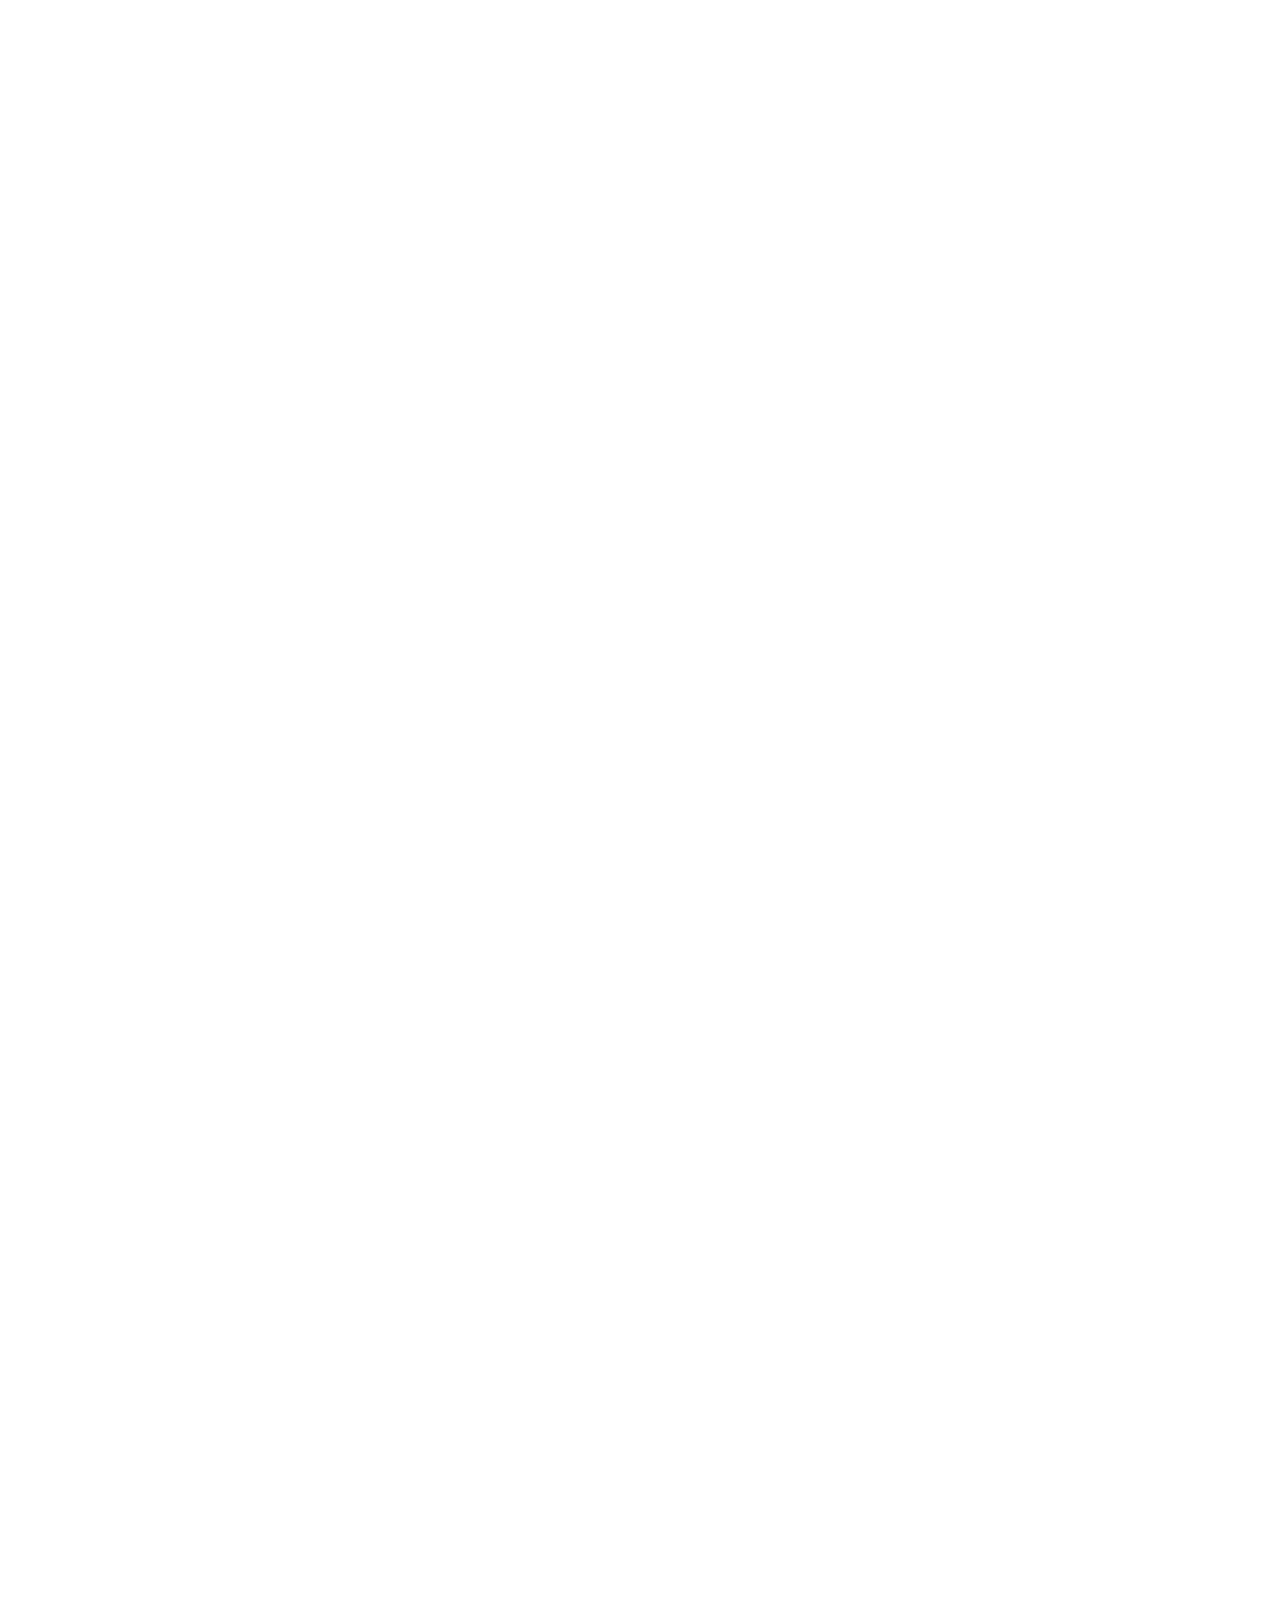
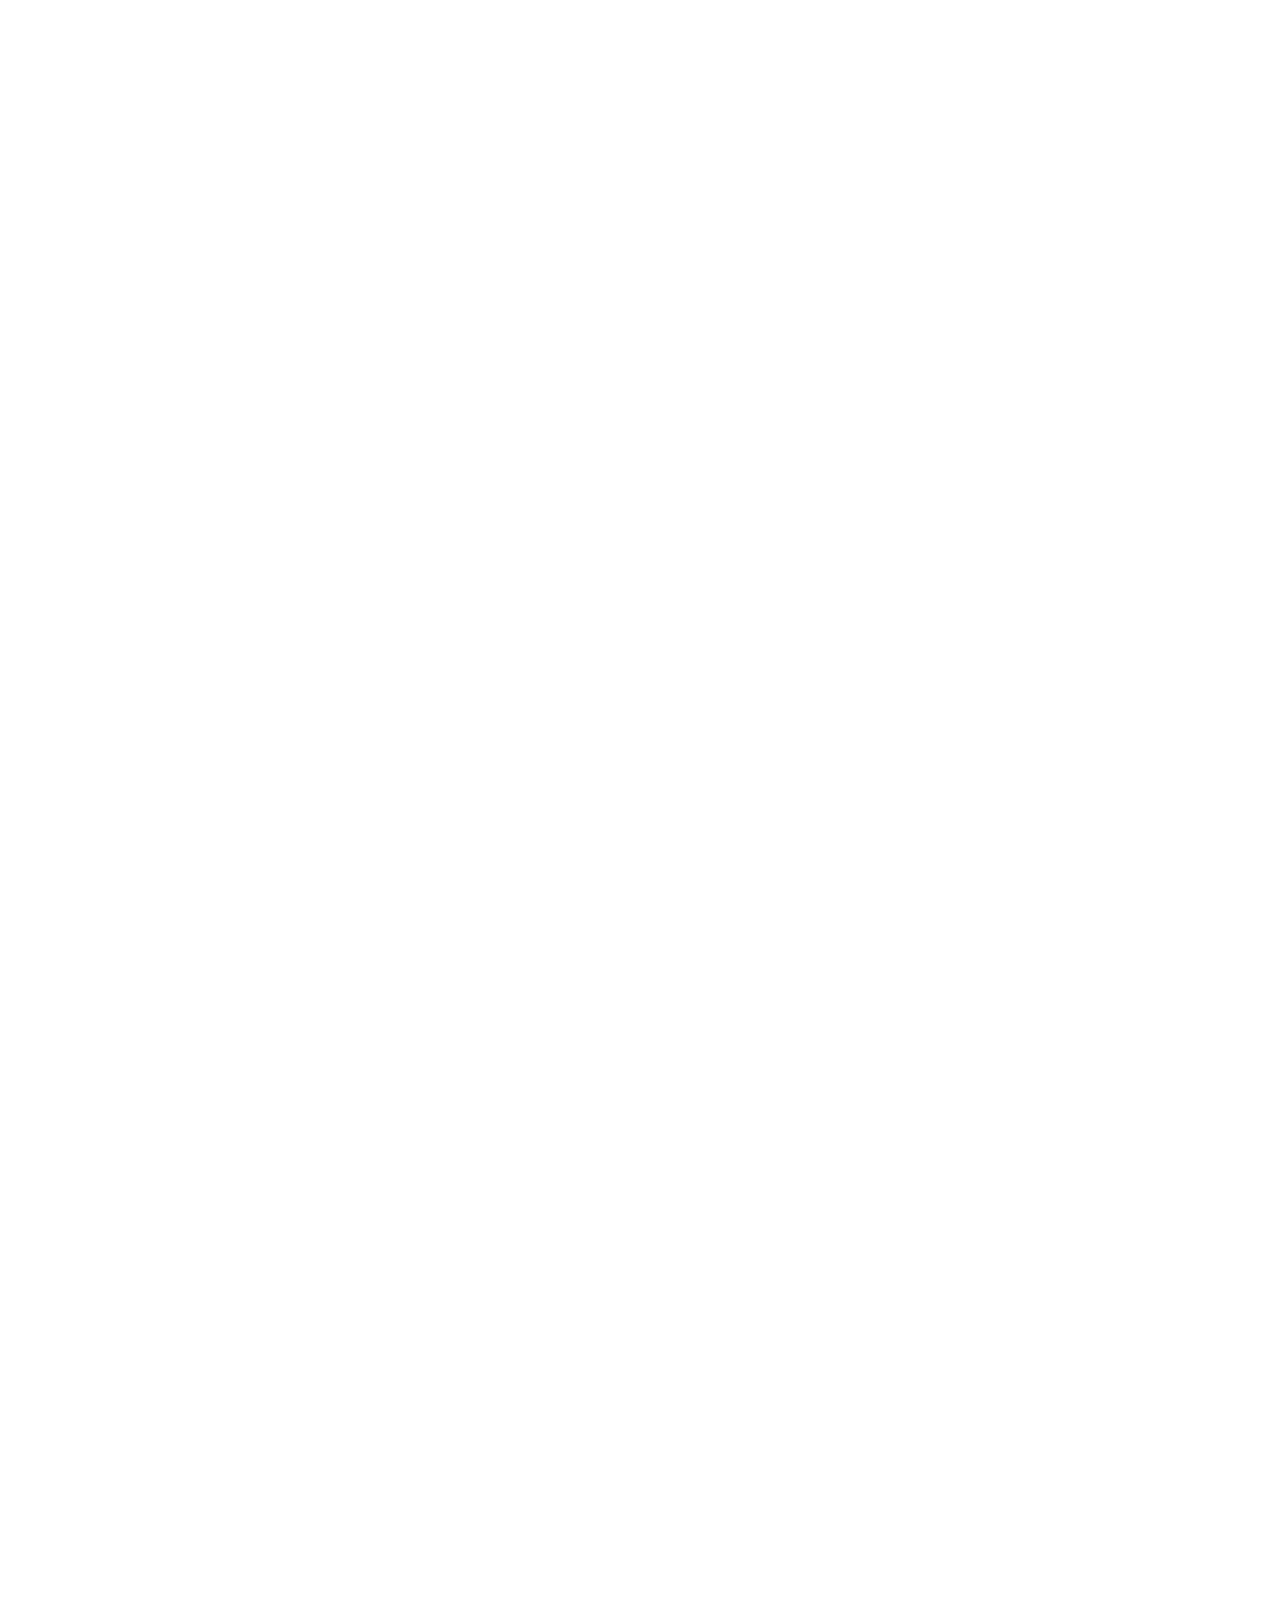
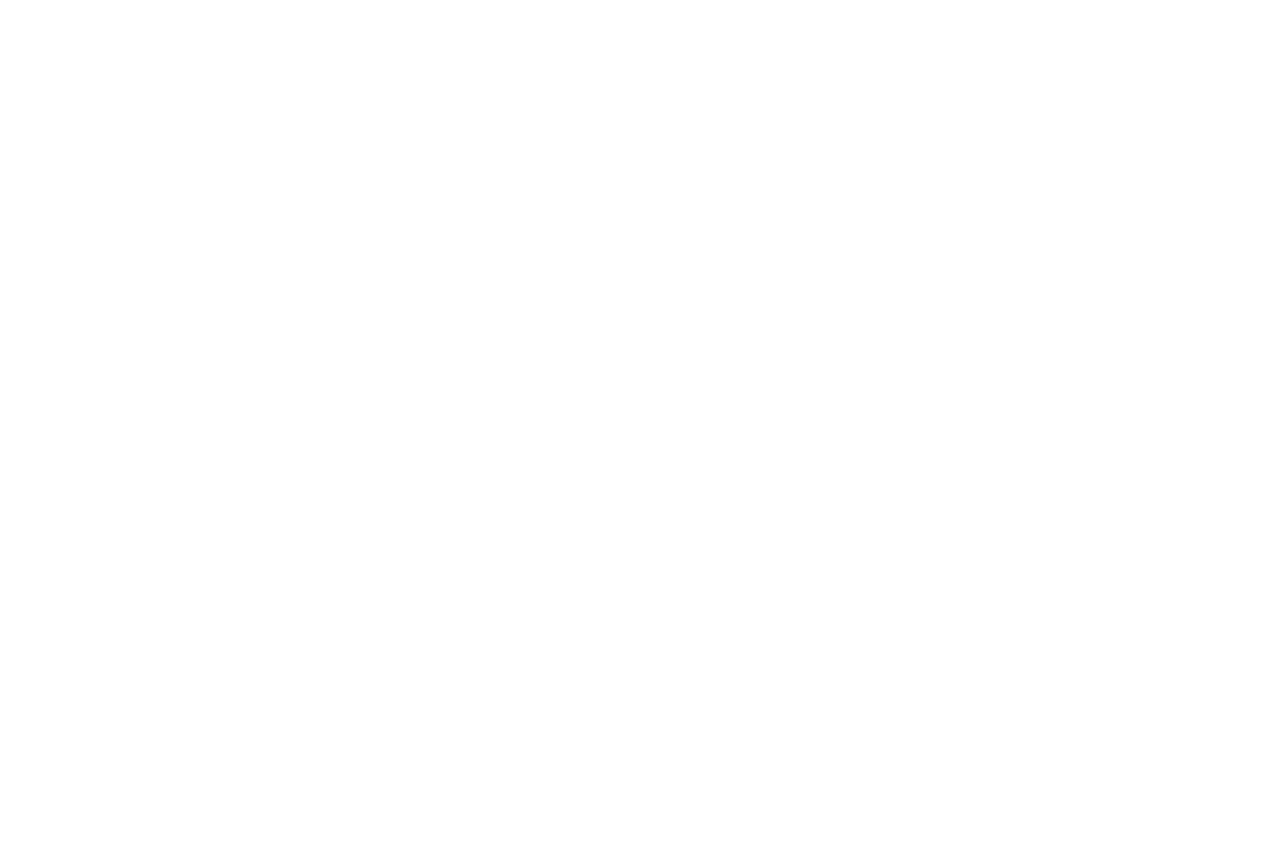
==== commit e01a880e: "naro index di luar" ====
--- a/index.html
+++ b/index.html
@@ -13,17 +13,17 @@
   <link rel="shortcut icon" href="/favicon.ico">
   <link rel="apple-touch-icon" href="/apple-touch-icon.png">
   <link href='https://fonts.googleapis.com/css?family=Quicksand:300,400,700' rel='stylesheet' type='text/css'>
-  <link rel="stylesheet" href="C:\xampp\htdocs\website for seleksi editor apod\css\css\all-styles.css">
-  <link rel="stylesheet" href="C:\xampp\htdocs\website for seleksi editor apod\css\css\solar-system.css">
+  <link rel="stylesheet" href="/css/css/all-styles.css">
+  <link rel="stylesheet" href="/css/css/solar-system.css">
   <link rel="shortcut icon" href="/favicon.ico" type="image/x-icon">
   <link rel="icon" href="/favicon.ico" type="image/x-icon">
 
-  <script src="C:\xampp\htdocs\website for seleksi editor apod\js\libs\modernizr-2.6.2.min-ck.js"></script>
-  <script src="C:\xampp\htdocs\website for seleksi editor apod\ajax.googleapis.com\ajax\libs\jquery\1.7\jquery.min.js"></script>
-  <script src="C:\xampp\htdocs\website for seleksi editor apod\js\libs\jquery-ui-1.8.13.custom.min.js"></script>
-  <script src="C:\xampp\htdocs\website for seleksi editor apod\js\libs\jquery.beforeafter-1.4.min.js"></script>
-  <script src="C:\xampp\htdocs\website for seleksi editor apod\js\features.js"></script>
-  <script type="text/javascript" src="C:\xampp\htdocs\website for seleksi editor apod\script.crazyegg.com\pages\scripts\0070\1109.js" async="async"></script>
+  <script src="/js/libs/modernizr-2.6.2.min-ck.js"></script>
+  <script src="/ajax.googleapis.com/ajax/libs/jquery/1.7/jquery.min.js"></script>
+  <script src="/js/libs/jquery-ui-1.8.13.custom.min.js"></script>
+  <script src="/js/libs/jquery.beforeafter-1.4.min.js"></script>
+  <script src="/js/features.js"></script>
+  <script type="text/javascript" src="/script.crazyegg.com/pages/scripts/0070/1109.js" async="async"></script>
   
   <!--<script type="text/javascript" src="/js/uncompressed/federated-analytics.js"></script>-->
 
@@ -57,14 +57,14 @@
         <div class = "tooltip-tip"></div>
     </div><header id = "nasa-header">
     <a href = "https://www.nasa.gov" target = "_blank">
-        <img id = "nasa-logo" src = "C:\xampp\htdocs\website for seleksi editor apod\resources\homepage\nasa.png">
+        <img id = "nasa-logo" src = "/resources/homepage/nasa.png">
     </a>
     <!--<a href = "https://science.nasa.gov" target = "_blank">
         <img id = "nasa-science-logo" src = "/resources/homepage/nasa-science-logo.png">
     </a>-->
     <div id="site-logo-holder">
 	    <a href = "https://science.nasa.gov" target = "_blank">
-	        <img id = "nasa-science-logo" src = "C:\xampp\htdocs\website for seleksi editor apod\resources\homepage\nasa-science-logo-horizontal.png">
+	        <img id = "nasa-science-logo" src = "/resources/homepage/nasa-science-logo-horizontal.png">
 	    </a>
 	    <a href = "/">
 	        <div id="spaceplace-text" class=""></div>
@@ -79,7 +79,7 @@
 
         <form id = "search-form" action = "/search/" method="get">
             <input type = "search" id = "search-input" class = "search-input" name = "q">
-            <img src = "C:\xampp\htdocs\website for seleksi editor apod\resources\homepage\search-button.png" alt="search button">
+            <img src = "/resources/homepage/search-button.png" alt="search button">
         </form>
     </div>
     <div class = "clearfix"></div>
@@ -90,12 +90,12 @@
     <div class = "clearfix"></div>
     <nav class = "category-nav">
 	    
-	    <a href = "C:\xampp\htdocs\website for seleksi editor apod\resources\homepage\nav_earth.png" class = "navItem"><div class="navIcon navEarth"></div><div class="navText">Earth</div></a>
-	    <a href = "C:\xampp\htdocs\website for seleksi editor apod\resources\homepage\nav_sun.png" class = "navItem"><div class="navIcon navSun"></div><div class="navText">Sun</div></a>
-	    <a href = "C:\xampp\htdocs\website for seleksi editor apod\resources\homepage\nav_solarsystem.png" class = "navItem"><div class="navIcon navSolarSystem"></div><div class="navText">Solar System</div></a>
-	    <a href = "C:\xampp\htdocs\website for seleksi editor apod\resources\homepage\nav_space.png" class = "navItem"><div class="navIcon navSpace"></div><div class="navText">Universe</div></a>
-	    <a href = "C:\xampp\htdocs\website for seleksi editor apod\resources\homepage\nav_science.png" class = "navItem"><div class="navIcon navScience"></div><div class="navText">Science and Tech</div></a>
-	    <a href = "C:\xampp\htdocs\website for seleksi editor apod\resources\homepage\nav_educators.png" class = "navItem"><div class="navIcon navEducators"></div><div class="navText">Educators</div></a>
+	    <a href = "/resources/homepage/nav_earth.png" class = "navItem"><div class="navIcon navEarth"></div><div class="navText">Earth</div></a>
+	    <a href = "/resources/homepage/nav_sun.png" class = "navItem"><div class="navIcon navSun"></div><div class="navText">Sun</div></a>
+	    <a href = "/resources/homepage/nav_solarsystem.png" class = "navItem"><div class="navIcon navSolarSystem"></div><div class="navText">Solar System</div></a>
+	    <a href = "/resources/homepage/nav_space.png" class = "navItem"><div class="navIcon navSpace"></div><div class="navText">Universe</div></a>
+	    <a href = "/resources/homepage/nav_science.png" class = "navItem"><div class="navIcon navScience"></div><div class="navText">Science and Tech</div></a>
+	    <a href = "/resources/homepage/nav_educators.png" class = "navItem"><div class="navIcon navEducators"></div><div class="navText">Educators</div></a>
         
     </nav>
     <div class = "clearfix"></div>
@@ -174,7 +174,7 @@
 </div>
 
 <div class="image-with-caption">
-	<img src="C:\xampp\htdocs\website for seleksi editor apod\review\planets-weight\planets-weight1.en.png" alt="illustration of a planet on a scale" style="border-radius:30px;">
+	<img src="/review/planets-weight/planets-weight1.en.png" alt="illustration of a planet on a scale" style="border-radius:30px;">
 </div>
 
 <p>In real life, we can’t pick up a planet and put it on a scale. However, scientists do have ways to figure out how much a planet weighs. They can calculate how hard the planet pulls on other things. The heavier the planet, the stronger it tugs on nearby objects—like moons or visiting spacecraft. That tug is what we call <strong>gravitational pull</strong>.</p>
@@ -183,7 +183,7 @@
 <h2 class="Quicksand">What does gravity have to do with weight?</h2>
 
 <div class="image-with-caption left" style="width:220px;">
-	<img src="C:\xampp\htdocs\website for seleksi editor apod\review\planets-weight\planets-weight2.en.png" alt="" style="width:200px; border-radius:30px;">
+	<img src="/review/planets-weight/planets-weight2.en.png" alt="" style="width:200px; border-radius:30px;">
 	<p class="caption">Earth's gravitational pull is what keeps the Moon in orbit around our planet. Voyager 1 snapped this picture of Earth and the Moon from a distance of 7.25 million miles. Credit: NASA/JPL-Caltech</p>
 </div>
 
@@ -204,7 +204,7 @@
 <p>Mass stays the same regardless of location and gravity. You would have the same mass on Mars or Jupiter as you do here on Earth.</p>
 
 <div class="image-with-caption">
-	<img src="C:\xampp\htdocs\website for seleksi editor apod\review\planets-weight\planets-weight3.en.png" alt="illustration of Earth and Mars with a stick figure person atop each one, showing that while a person's weight would differ on both planets, their mass would be the same" style="border-radius:30px;">
+	<img src="/review/planets-weight/planets-weight3.en.png" alt="illustration of Earth and Mars with a stick figure person atop each one, showing that while a person's weight would differ on both planets, their mass would be the same" style="border-radius:30px;">
 	<p class="caption">Your weight is different on other planets due to gravity. However, your mass is the same everywhere!</p>
 </div>
 
@@ -384,15 +384,15 @@
         <div class = 'content'>
             <h3 class="Quicksand">If you liked this, you may like:</h3>
 <div class = 'similar-item'>
-    <a href = '/barycenter'><img src = "C:\xampp\htdocs\website for seleksi editor apod\resources\icons\barycenter.en.png" alt = "Similar Item 1 : What Is a Barycenter?"></a>
+    <a href = '/barycenter'><img src = "/resources/icons/barycenter.en.png" alt = "Similar Item 1 : What Is a Barycenter?"></a>
     <a class = 'similar-title' href = '/barycenter'>What Is a Barycenter?</a>
 </div>
 <div class = 'similar-item'>
-    <a href = '/meteor-shower'><img src = "C:\xampp\htdocs\website for seleksi editor apod\resources\icons\meteor-shower.en.jpg" alt = "Similar Item 1 : What Is a Meteor Shower?"></a>
+    <a href = '/meteor-shower'><img src = "/resources/icons/meteor-shower.en.jpg" alt = "Similar Item 1 : What Is a Meteor Shower?"></a>
     <a class = 'similar-title' href = '/meteor-shower'>What Is a Meteor Shower?</a>
 </div>
 <div class = 'similar-item'>
-    <a href = '/planets-round'><img src = "C:\xampp\htdocs\website for seleksi editor apod\resources\icons\planets-round.en.png" alt = "Similar Item 1 : Why Are Planets Round?"></a>
+    <a href = '/planets-round'><img src = "/resources/icons/planets-round.en.png" alt = "Similar Item 1 : Why Are Planets Round?"></a>
     <a class = 'similar-title' href = '/planets-round'>Why Are Planets Round?</a>
 </div>
 
@@ -501,7 +501,7 @@
 
   <!-- <script src="/js/profiling/yahoo-profiling.min.js?v=1"></script>
   <script src="/js/profiling/config.js?v=1"></script> -->
-  <script src="C:\xampp\htdocs\website for seleksi editor apod\js\script-ck.js"></script>
+  <script src="/js/script-ck.js"></script>
 
   
   
@@ -515,7 +515,7 @@
 var s_code=s.t();if(s_code)document.write(s_code)//-->
 <!-- </script> -->
 
-<script id="_fed_an_ua_tag" type="text/javascript" src="C:\xampp\htdocs\website for seleksi editor apod\dap.digitalgov.gov\Universal-Federated-Analytics-Min.js"></script>
+<script id="_fed_an_ua_tag" type="text/javascript" src="/dap.digitalgov.gov/Universal-Federated-Analytics-Min.js"></script>
   
 <script>
 	(function(i,s,o,g,r,a,m){i['GoogleAnalyticsObject']=r;i[r]=i[r]||function(){
@@ -572,4 +572,4 @@
 
 
 </body>
-</html>+</html>
--- a/css/css/all-styles.css
+++ b/css/css/all-styles.css
@@ -0,0 +1,4642 @@
+.otherResourcesContainer{
+	float:left;
+	position:relative;
+	width:23%;
+	margin:1%;
+}
+
+.otherResourcesHeightBuffer{
+	margin-top:152%;
+}
+
+.otherResourceContentHolder{
+	position:absolute;
+	top:0;
+}
+
+.otherResourcesIconHolder{
+	border-radius:30px;
+	overflow:hidden;
+}
+
+.otherResourcesIconHolderMarsBG{
+	background: rgb(247,146,30);
+	background: -moz-linear-gradient(0deg, rgba(247,146,30,1) 0%, rgba(239,68,53,1) 100%);
+	background: -webkit-linear-gradient(0deg, rgba(247,146,30,1) 0%, rgba(239,68,53,1) 100%);
+	background: linear-gradient(0deg, rgba(247,146,30,1) 0%, rgba(239,68,53,1) 100%);
+	filter: progid:DXImageTransform.Microsoft.gradient(startColorstr="#f7921e",endColorstr="#ef4435",GradientType=1);
+}
+
+.otherResourcesIcon{
+	display:block;
+	width:100%;
+	padding:0 !important;
+}
+
+.otherResourcesContainer p{
+	text-align:center;
+	margin-top:10px;
+}
+
+.YTVideoWrapper{
+    position: relative;
+    padding-bottom: 53%; /* 56.25 for 16:9 */
+    padding-top: 25px;
+    height: 0;
+}
+.YTVideoWrapper iframe{
+    position: absolute;
+    top: 0;
+    left: 0;
+    width: 100%;
+    height: 100%;
+}
+
+.robotShortAnswer{
+	position:absolute;
+	right:-10px;
+	width:110px;
+}
+
+.robotShortAnswerBottom{
+	bottom:-79px;
+}
+
+.robotShortAnswerTop{
+	top:-50px;
+}
+
+.robotShortAnswer img{
+	max-width:100%;
+}
+
+#before-after-image{
+	margin-bottom:10px;
+}
+
+.playButtonAnchor{
+	text-decoration:none;
+}
+
+a .playButton{
+	font-family:"Quicksand", sans-serif;
+	font-size:16pt;
+	color:white;
+	background:#BB0000;
+	padding:10px;
+	border-radius:10px;
+	width:95%;
+	margin:0 auto;
+	text-align:center;
+	font-weight:bold;
+	outline:none !important;
+}
+
+a:hover .playButton{
+	text-decoration: none !important;
+	background:#E60000;
+}
+
+.archiveCallout{
+	color:white;
+	background:#01108e;
+	padding:10px;
+	border-radius:10px;
+	font-size:10pt;
+	font-weight:bold;
+}
+
+.menuFeatured .featuredElement{
+	background:white;
+	float:left;
+	overflow:hidden;
+	max-width:100%;
+	position:relative;
+	border-radius:15px;
+	margin-bottom:15px;
+	color:black;
+}
+
+.menuFeatured .onlyImage{
+	max-height:300px;
+}
+
+.menuFeatured .onlyImage img{
+	max-width:100%;
+	display:block;
+}
+
+.menuFeatured .top{
+	min-height:300px;
+}
+
+.menuFeatured .left{
+	margin-right:15px;
+}
+
+.menuFeatured .bottom{
+	min-height:250px;
+}
+
+.featuredElement .leftImage{
+	float:left;
+	max-width:100%;
+}
+
+.featuredElement .rightContent{
+	float:left;
+	padding:15px;
+}
+
+.featuredElement .bottomContent{
+	text-align: center;
+	padding:15px;
+	padding-top:10px;
+	padding-bottom:0px;
+	font-size:12pt;
+	font-weight:500;
+}
+
+.featuredElement .bottomContentGlossary{
+	text-align: center;
+	font-size:12pt;
+	font-weight:500;
+	height:20px;
+	margin-top:-18px;
+	margin-bottom:5px;
+	font-family:"Quicksand", sans-serif;
+	font-weight:bold;
+}
+
+.featuredElementNASAEdu{
+	float:left;
+	overflow:hidden;
+	max-width:100%;
+	position:relative;
+	border-radius:15px;
+	margin-bottom:15px;
+	color:white;
+	height:32px;
+	line-height:32px;
+	font-family:"Quicksand", sans-serif;
+	font-size:11pt;
+	text-indent: 10px;
+	background: #2b3990 url(/resources/misc/nasaedu.png) no-repeat scroll center right; 
+	border-radius:5px;
+}
+
+.featuredElement .questions{
+	padding:25px;
+}
+
+.featuredElement h1{
+	font-weight:bold;
+	font-size:18pt;
+	font-family:'Quicksand', sans-serif;
+}
+
+.featuredText, .featuredText a{
+	font-size:12pt;
+	margin-top:15pt;
+	font-weight:500;
+	color:black !important;
+}
+
+.featuredText a:hover{
+	text-decoration: underline !important;
+	font-weight:500;
+}
+
+#featuredFilterContainer{
+	color:black;
+	text-align:center;
+	overflow:hidden;
+	padding-bottom:0px;
+	padding-top:5px;
+}
+
+#featuredFilter{
+	float:right;
+	position:relative;
+	left:-50%;
+	text-align:left;
+}
+#featuredFilter .featButtonContainer{
+	list-style:none; 
+	position:relative;
+	left:50%;
+}
+
+#featuredFilter .featButton{
+	float:left;
+	position:relative;
+	text-decoration:none;
+	margin:2px;
+	margin-top:0px;
+	margin-bottom:0px;
+	padding:6px 12px;
+	text-align:center;
+	white-space:nowrap;
+	color:black;
+	font-weight:500;
+	font-size:12pt;
+	cursor:pointer;
+	background:white;
+	border-radius:10px;
+}/* ie needs position:relative here*/
+
+#featuredFilter .featButton:hover{
+	text-decoration: underline;
+}
+
+#featuredFilter .featLink{
+	float:left;
+	position:relative;
+	text-decoration:none;
+	margin:10px;
+	margin-top:0px;
+	margin-bottom:0px;
+	padding:2px 5px;
+	text-align:center;
+	white-space:nowrap;
+	color:black;
+	font-weight:500;
+	font-size:12pt;
+	cursor:pointer;
+}/* ie needs position:relative here*/
+
+#featuredFilter .featLink a{
+	color:white;	
+}
+
+#featuredFilter .featLink:hover{
+	text-decoration: underline;
+}
+
+#featuredFilter .selected{
+	text-decoration: underline;
+}
+
+.featBigButtons{
+	padding:7px;
+}
+
+.featBigButton{
+	height:104px;
+	width:174px;
+	border-radius:15px;
+	overflow:hidden;
+	float:left;
+	margin:3px;
+	cursor:pointer;
+	border:4px solid white;
+}
+
+.featColorGreen{
+	background:#006738;
+}
+
+.featColorBlue{
+	background:#27A9E1;
+}
+
+.featColorOrange{
+	background:#F7931D;
+}
+
+.featColorPurple{
+	background:#652C90;
+}
+
+.featBigButton .featIcon{
+	width:55px;
+	height:55px;
+	margin:0 auto;
+	margin-top:10px;
+	margin-bottom:8px;
+}
+
+.featBigButton .featIconGames{
+	background-image:url(/templates/featured/icons/icon-games.png);
+}
+
+.featBigButton .featIconCrafts{
+	background-image:url(/templates/featured/icons/icon-crafts.png);
+}
+
+.featBigButton .featIconActivities{
+	background-image:url(/templates/featured/icons/icon-activities.png);
+}
+
+.featBigButton .featIconMedia{
+	background-image:url(/templates/featured/icons/icon-media.png);
+}
+
+.featBigButton .featIconGalleries{
+	background-image:url(/templates/featured/icons/icon-galleries.png);
+}
+
+.featBigButton .featIconBooks{
+	background-image:url(/templates/featured/icons/icon-books.png);
+}
+
+.featBigButton .featIconDownloads{
+	background-image:url(/templates/featured/icons/icon-downloads.png);
+}
+
+.featBigButton .featIconMystery{
+	background-image:url(/templates/featured/icons/icon-mystery.png);
+}
+
+.featBigButton .featText{
+	text-align:center;
+	font-size:12pt;
+	color:white;
+	font-weight: bold;
+}
+
+.featPlanetContainer{
+	height:100px;
+	float:left;
+}
+
+.featPlanet{
+	height:88px;
+	margin-top:40px;
+	margin-bottom:0px;
+}
+
+.featPlanetBG{
+	background-image:url(/templates/featured/solar-system/planets-bg.png) !important;
+	padding-top:4px;
+	padding-bottom:4px;
+	min-height:98px;
+}
+
+.featBigButtonNotFilter{
+	height:104px;
+	width:174px;
+	border-radius:15px;
+	overflow:hidden;
+	float:left;
+	margin:3px;
+	cursor:pointer;
+	border:4px solid white;
+}
+
+.featBigButtonNotFilter .featIcon{
+	width:55px;
+	height:55px;
+	margin:0 auto;
+	margin-top:10px;
+	margin-bottom:8px;
+}
+
+.featBigButtonNotFilter .featIconGames{
+	background-image:url(/templates/featured/icons/icon-games.png);
+}
+
+.featBigButtonNotFilter .featIconCrafts{
+	background-image:url(/templates/featured/icons/icon-crafts.png);
+}
+
+.featBigButtonNotFilter .featIconMedia{
+	background-image:url(/templates/featured/icons/icon-media.png);
+}
+
+.featBigButtonNotFilter .featIconDownloads{
+	background-image:url(/templates/featured/icons/icon-subscribe.png);
+}
+
+.featBigButtonNotFilter .featText{
+	text-align:center;
+	font-size:12pt;
+	color:white;
+	font-weight: bold;
+}
+
+.linePaperBG{
+	background-image: url(/templates/featured/parents-and-educators/line_paper.jpg);
+}
+
+.featProgramButton{
+	display:inline-block;
+	width:188px;
+	overflow:hidden;
+}
+
+.featProgramButton .featIcon{
+	width:188px;
+	height:160px;
+	margin-top:-178px;
+	margin-bottom:25px;
+}
+
+.featProgramButton .featPartnerIconMaterials{
+	background-image:url(/templates/featured/parents-and-educators/partner-program-icon-materials.png);
+}
+
+.featProgramButton .featPartnerIconDisplay{
+	background-image:url(/templates/featured/parents-and-educators/partner-program-icon-display.png);
+}
+
+.featProgramButton .featPartnerIconArticle{
+	background-image:url(/templates/featured/parents-and-educators/partner-program-icon-article.png);
+}
+
+.featProgramButton .featPartnerIconShare{
+	background-image:url(/templates/featured/parents-and-educators/partner-program-icon-share.png);
+}
+
+.featProgramButton .featPartnerText{
+	text-align:center;
+	font-size:12pt;
+	color:#2B3990;
+	font-family:"Quicksand", sans-serif;
+	font-weight: bold;
+	background:white;
+	border-radius:5px;
+	padding:5px;
+	padding-top:15px;
+	margin-top:145px;
+}
+
+.definitionText{
+    background:#FFF0B2;
+    position:absolute;
+    margin-top:15px;
+    border-radius:10px;
+    border:3px solid black;
+    padding:10px;
+	font-style:normal;
+	color:black !important;
+}
+
+.definitionTextPointer {
+	content: '';
+	display: block;
+	position: absolute;
+	top: -13px;
+	left:40px;
+	width: 20px;
+	height: 20px; 
+	background: #FFF0B2;
+	border-left:2px solid black;
+	border-top:2px solid black;
+	-ms-transform:rotate(45deg);
+	-moz-transform:rotate(45deg);
+	-webkit-transform:rotate(45deg);
+	-o-transform:rotate(45deg);
+	transform:rotate(45deg);
+}
+    
+.definition{
+	border-bottom: 1px dashed #000;
+	font-style:italic;
+	-webkit-touch-callout: none;
+    -webkit-user-select: none;
+    -khtml-user-select: none;
+    -moz-user-select: none;
+    -ms-user-select: none;
+    user-select: none;
+}
+
+.definition:hover{
+	border-bottom: 1px solid #000;
+	font-style:italic;
+	cursor:pointer;
+}
+
+.planetdefinitionText{
+    background:#FFF0B2;
+    position:absolute;
+    margin-top:15px;
+    border-radius:10px;
+    border:3px solid black;
+    padding:10px;
+	font-style:normal;
+	color:black !important;
+}
+
+.planetdefinitionTextPointer {
+	content: '';
+	display: block;
+	position: absolute;
+	top: -13px;
+	left:40px;
+	width: 20px !important;
+	height: 20px; 
+	background: #FFF0B2;
+	border-left:2px solid black;
+	border-top:2px solid black;
+	-ms-transform:rotate(45deg);
+	-moz-transform:rotate(45deg);
+	-webkit-transform:rotate(45deg);
+	-o-transform:rotate(45deg);
+	transform:rotate(45deg);
+}
+    
+.planetdefinition{
+	-webkit-touch-callout: none;
+    -webkit-user-select: none;
+    -khtml-user-select: none;
+    -moz-user-select: none;
+    -ms-user-select: none;
+    user-select: none;
+}
+
+.planetdefinition:hover{
+	cursor:pointer;
+}
+
+.model-viewer-container{
+	margin-bottom:20px;
+	min-height:350px;
+}
+
+.model-viewer-planet{
+	width:100%;
+	height:350px;
+	margin-bottom:10px;
+	outline: none;
+	border-radius:20px;
+	overflow:hidden;
+}
+  
+.Quicksand{
+	font-family:'Quicksand', sans-serif;
+}
+
+.console {
+  display: none; }
+
+html, body, div, span, object, iframe, h1, h2, h3, h4, h5, h6, p, blockquote, pre, abbr, address, cite, code, del, dfn, em, img, ins, kbd, q, samp, small, strong, sub, sup, var, b, i, dl, dt, dd, ol, ul, li, fieldset, form, label, legend, table, caption, tbody, tfoot, thead, tr, th, td, article, aside, figure, footer, header, hgroup, menu, nav, section, menu, time, mark, audio, video {
+  border: 0;
+  outline: 0;
+  font-size: 100%;
+  vertical-align: baseline;
+  background: transparent;
+  margin: 0;
+  padding: 0; }
+
+nav ul {
+  list-style: none; }
+
+blockquote, q {
+  quotes: none; }
+
+blockquote:before, blockquote:after, q:before, q:after {
+  content: none; }
+
+a {
+  font-size: 100%;
+  vertical-align: baseline;
+  background: transparent;
+  font-weight: 700;
+  margin: 0;
+  padding: 0; }
+
+ins {
+  background-color: #ff9;
+  color: #000;
+  text-decoration: none; }
+
+mark {
+  background-color: #ff9;
+  color: #000;
+  font-style: italic;
+  font-weight: 700; }
+
+del {
+  text-decoration: line-through; }
+
+abbr[title], dfn[title] {
+  border-bottom: 1px dotted #000;
+  cursor: help; }
+
+table {
+  border-collapse: collapse;
+  border-spacing: 0;
+  font-size: inherit;
+  font: 100%; }
+
+hr {
+  display: block;
+  height: 1px;
+  border: 0;
+  border-top: 1px solid #ccc;
+  margin: 1em 0;
+  padding: 0; }
+
+input, select {
+  vertical-align: middle; }
+
+body {
+  font-family: sans-serif;
+  font-size: small;
+  font: x-small;
+  line-height: 1.22;
+  background-color: #000; }
+
+select, input, textarea {
+  font: 99% sans-serif; }
+
+pre, code, kbd, samp {
+  font-family: monospace,sans-serif; }
+
+body, select, input, textarea {
+  color: #444; }
+
+h1, h2, h3, h4, h5, h6 {
+  font-weight: 700;
+  text-rendering: optimizeLegibility; }
+
+html {
+  -webkit-font-smoothing: antialiased;
+  overflow-y: scroll; }
+
+a:hover, a:active {
+  outline: none;
+  font-weight: 700; }
+
+a, a:active, a:visited {
+  font-weight: 700;
+  color: #607890; }
+
+a:hover {
+  color: #036; }
+
+ul {
+  margin-left: 30px; }
+
+ol {
+  margin-left: 30px;
+  list-style-type: decimal; }
+
+small {
+  font-size: 85%; }
+
+sub {
+  vertical-align: sub;
+  font-size: smaller; }
+
+sup {
+  vertical-align: super;
+  font-size: smaller; }
+
+pre {
+  white-space: pre-line;
+  word-wrap: break-word;
+  padding: 15px; }
+
+input[type="checkbox"] {
+  vertical-align: baseline; }
+
+label, input[type=button], input[type=submit], button {
+  cursor: pointer; }
+
+a:link {
+  -webkit-tap-highlight-color: #FF5E99; }
+
+button {
+  width: auto;
+  overflow: visible; }
+
+.ie7 img {
+  -ms-interpolation-mode: bicubic; }
+
+.ir {
+  display: block;
+  text-indent: -999em;
+  overflow: hidden;
+  background-repeat: no-repeat; }
+
+.hidden {
+  visibility: hidden;
+  display: none; }
+
+.visuallyhidden {
+  position: absolute !important;
+  clip: rect(1px, 1px, 1px, 1px); }
+
+.invisible {
+  visibility: hidden; }
+
+* html .clearfix {
+  height: 1%; }
+
+.left img {
+  float: left;
+  display: block; }
+
+.right img {
+  float: right;
+  display: block; }
+
+#mission-top img.mission {
+  padding-top: 0; }
+
+#mission-top img.mission.left {
+  padding-left: 0; }
+
+#mission-top img.mission.right {
+  padding-right: 0; }
+
+#mission-top {
+  background: #FFF;
+  padding: 10px; }
+
+.spaceplace-live-table td {
+  vertical-align: top !important; }
+
+#awards-table td {
+  vertical-align: middle !important;
+  padding: 10px; }
+
+.outdated-browser-warning {
+  position: relative;
+  height: 40px;
+  background: transparent url(/resources/backgrounds/outdated-browser-background.png) repeat-x scroll top left;
+  overflow: hidden; }
+
+.outdated-browser-warning p {
+  width: 800px;
+  height: 40px;
+  text-align: left;
+  line-height: 40px;
+  font-weight: 700;
+  color: #000;
+  padding-left: 55px;
+  background: transparent url(/resources/backgrounds/outdated-browser-exclam.png) no-repeat scroll top left;
+  margin: 0 auto; }
+
+.outdated-browser-warning a {
+  float: right;
+  margin-top: 4px;
+  margin-left: 10px; }
+
+#temp-background {
+  display: none;
+  z-index: 1;
+  width: 1544px;
+  height: 999px;
+  position: absolute;
+  top: 0;
+  left: 0;
+  background-repeat: no-repeat;
+  margin: 0 auto; }
+
+#skinny-footer {
+  height: 90px;
+  border-radius: 10px;
+  -moz-border-radius: 10px;
+  -webkit-border-radius: 10px;
+  background: #414042;
+  color: #FFF;
+  line-height: 20px;
+  overflow: hidden;
+  margin-top: 10px;
+  margin-bottom:20px;
+  position: relative;
+  padding: 5px 20px;
+  font-family:"Quicksand", sans-serif;
+  font-weight:bold; }
+
+#skinny-footer a {
+  text-decoration: none;
+  color: #FFF;
+  font-weight: 700; }
+
+#skinny-footer .last-updated {
+  display: block;
+  text-align: right;
+  margin-top: 10px; }
+
+#skinny-footer .webmaster {
+  display: block;
+  text-align: right;
+  z-index: 2; }
+
+#skinny-footer .contact {
+  display: block;
+  text-align: right;
+  z-index: 2; }
+
+#skinny-footer .first-gov {
+  display: block;
+  float: left;
+  margin-top: 19px;
+  z-index: 4; }
+
+#skinny-footer .first-gov a {
+  display: block;
+  width: 100%;
+  height: 100%; }
+
+#skinny-footer .footer-links {
+  position: absolute;
+  display: block;
+  text-align: center;
+  left: 0;
+  right: 0;
+  top: 10px;
+  z-index: 3; }
+
+#skinny-footer .footer-links a {
+  display: inline-block;
+  margin-right:20px;
+  text-align: left; }
+
+#confirmation-box-wrapper {
+  position: absolute;
+  top: 0;
+  left: 0;
+  background: rgba(0, 0, 0, 0.7);
+  width: 100%;
+  height: 100%; }
+
+#confirmation-box {
+  width: 450px;
+  height: 200px;
+  background: #ad1313 url(/resources/backgrounds/relevant-fact.png) no-repeat scroll top left;
+  border-radius: 10px;
+  -moz-border-radius: 10px;
+  -webkit-border-radius: 10px;
+  margin: 250px auto 50px; }
+
+#confirmation-box .message {
+  font-weight: 20px; }
+
+.dr-marc-questions {
+  list-style-type: none;
+  font-weight: 700;
+  font-size: 14px;
+  margin-left: 10px;
+  margin-bottom: 30px;
+  padding: 0; }
+
+.dr-marc-questions li {
+  padding-left: 40px;
+  margin-bottom: 10px; }
+
+.dr-marc-questions li.has-audio {
+  background-image: url(/resources/common/has-audio.png);
+  background-position: 0 7px;
+  background-repeat: no-repeat;
+  min-height: 35px; }
+
+.dr-marc-heading {
+  color: #030591;
+  font-size: 20px;
+  margin-bottom: 20px;
+  text-align: left; }
+
+.dr-marc-player {
+  margin-bottom: 20px; }
+
+.caution {
+  color: #FFF;
+  display: block;
+  width: 350px;
+  background-color: #AD1313;
+  background-image: url(/resources/backgrounds/relevant-fact.png);
+  background-repeat: no-repeat;
+  border-radius: 10px;
+  -moz-border-radius: 10px;
+  -webkit-border-radius: 10px;
+  min-height: 75px;
+  margin: 0 auto 10px;
+  padding: 10px 10px 10px 80px; }
+  
+  .cautionBox {
+  color: #FFF;
+  display: block;
+  width: 350px;
+  max-width:70%;
+  background-color: #AD1313;
+  background-image: url(/resources/backgrounds/relevant-fact.png);
+  background-repeat: no-repeat;
+  border-radius: 10px;
+  -moz-border-radius: 10px;
+  -webkit-border-radius: 10px;
+  min-height: 75px;
+  margin: 0 auto 10px;
+  padding: 10px 10px 10px 80px; }
+
+.important {
+  width: 220px;
+  font-style: italic;
+  font-size: 18px;
+  display: block;
+  float: left;
+  border-top: 3px solid #030591;
+  border-bottom: 3px solid #030591;
+  color: #030591;
+  margin: 10px 10px 10px 0;
+  padding: 10px 20px; }
+
+.important.right {
+  float: right;
+  margin-right: 0;
+  margin-left: 10px; }
+
+.important.left {
+  float: left;
+  margin-left: 0;
+  margin-right: 10px; }
+
+#sidebar .important {
+  width: 175px;
+  float: none;
+  margin: 0 auto; }
+
+blockquote {
+  font-style: italic;
+  width: 275px;
+  font-family: "Constantia","Lucida Bright","Lucidabright","Lucida Serif","Lucida","DejaVu Serif," "Bitstream Vera Serif","Liberation Serif","Georgia",serif;
+  font-size: 14px; }
+
+#sidebar blockquote {
+  width: 230px; }
+
+blockquote.left {
+  float: left;
+  margin-left: -20px;
+  margin-right: 20px; }
+
+blockquote.right {
+  float: right;
+  margin-left: 20px;
+  margin-right: -20px; }
+
+blockquote p {
+  padding-left: 25px;
+  padding-top: 10px; }
+
+blockquote .author {
+  display: block;
+  font-weight: 700;
+  text-align: right;
+  margin-bottom: 10px; }
+
+blockquote span.big-quote:first-of-type {
+  float: left;
+  display: block;
+  font-size: 50px;
+  height: 24px;
+  width: 36px; }
+
+blockquote span.big-quote:last-of-type {
+  float: right;
+  display: block;
+  font-size: 50px;
+  height: 24px;
+  width: 36px; }
+
+#main .information, .main .information {
+  width: 400px;
+  color: #000;
+  display: block;
+  border-radius: 10px;
+  -moz-border-radius: 10px;
+  -webkit-border-radius: 10px;
+  margin: 0 auto 10px;
+  padding: 10px 10px 10px 15px; }
+  
+#main .infoBox, .main .infoBox {
+  width: 470px;
+  display: block;
+  border-radius: 20px;
+  -moz-border-radius: 20px;
+  -webkit-border-radius:20px;
+  margin: 0 auto;
+  margin-top:10px;
+  margin-bottom:20px;
+  padding:20px;
+  font-size:13.5pt; }
+
+.speech-bubble {
+  width: 190px; }
+
+a .speech-bubble {
+  color: blue !important;
+  text-decoration: none;
+  cursor: pointer; }
+
+.speech-bubble.large p {
+  background: transparent url(/resources/common/characters/speech-bubble-large.png) no-repeat scroll top center;
+  height: 226px; }
+
+.speech-bubble.medium p {
+  background: transparent url(/resources/common/characters/speech-bubble-medium.png) no-repeat scroll top center;
+  height: 150px; }
+
+.speech-bubble.small p {
+  background: transparent url(/resources/common/characters/speech-bubble-small.png) no-repeat scroll top center;
+  height: 100px; }
+
+.speech-bubble p {
+  width: 150px;
+  margin-bottom: -40px;
+  z-index: 1;
+  font-size: 16px;
+  padding-top: 15px;
+  padding-left: 20px;
+  padding-right: 20px; }
+
+.speech-bubble.left {
+  margin-right: 10px; }
+
+.speech-bubble.right {
+  margin-left: 10px; }
+
+#sidebar .speech-bubble {
+  margin: 0 auto; }
+
+.dr-marc {
+  background: transparent url(/resources/common/characters/dr-marc.png) no-repeat scroll bottom center;
+  padding-bottom: 125px;
+  margin-bottom: 10px; }
+
+#game .dr-marc {
+  padding-bottom: 120px; }
+
+#sidebar .dr-marc {
+  padding-bottom: 125px; }
+
+.carlos {
+  background: transparent url(/resources/common/characters/carlos.png) no-repeat scroll bottom center;
+  padding-bottom: 125px; }
+
+.doreen {
+  background: transparent url(/resources/common/characters/doreen.png) no-repeat scroll bottom center;
+  padding-bottom: 125px; }
+
+.lucy {
+  background: transparent url(/resources/common/characters/lucy.png) no-repeat scroll bottom center;
+  padding-bottom: 125px; }
+
+.lucy-tall, .lucy-tall-1 {
+  background: transparent url(/resources/common/characters/lucy-lady1.png) no-repeat scroll bottom center;
+  padding-bottom: 235px; }
+
+.lucy-tall-2 {
+  background: transparent url(/resources/common/characters/lucy-lady2.png) no-repeat scroll bottom center;
+  padding-bottom: 275px; }
+
+.molly-tall {
+  background: transparent url(/resources/common/characters/molly-full.png) no-repeat scroll bottom center;
+  padding-bottom: 210px; }
+
+div.kate {
+  background: transparent url(/resources/common/characters/kate.png) no-repeat scroll bottom center;
+  padding-bottom: 125px; }
+
+div.kyo-tshirt {
+  background: transparent url(/resources/common/characters/kyo-tshirt.png) no-repeat scroll bottom center;
+  padding-bottom: 125px; }
+
+div.kyo {
+  background: transparent url(/resources/common/characters/kyo.png) no-repeat scroll bottom center;
+  padding-bottom: 125px; }
+
+.leo {
+  background: transparent url(/resources/common/characters/leo.png) no-repeat scroll bottom center;
+  padding-bottom: 125px; }
+
+.molly {
+  background: transparent url(/resources/common/characters/molly.png) no-repeat scroll bottom center;
+  padding-bottom: 125px; }
+
+.robert {
+  background: transparent url(/resources/common/characters/robert.png) no-repeat scroll bottom center;
+  padding-bottom: 125px; }
+
+.prof {
+  background: transparent url(/resources/common/characters/prof.png) no-repeat scroll bottom center;
+  padding-bottom: 125px; }
+
+.dari {
+  background: transparent url(/resources/common/characters/dari.png) no-repeat scroll bottom center;
+  padding-bottom: 125px; }
+
+.kyo2 {
+  background: transparent url(/resources/common/characters/kyo2.png) no-repeat scroll bottom center;
+  padding-bottom: 125px; }
+
+.linda {
+  background: transparent url(/resources/common/characters/linda.png) no-repeat scroll bottom center;
+  padding-bottom: 125px; }
+
+.joe {
+  background: transparent url(/resources/common/characters/joe.png) no-repeat scroll bottom center;
+  padding-bottom: 125px; }
+
+.rusty {
+  background: transparent url(/resources/common/characters/rusty.png) no-repeat scroll bottom center;
+  padding-bottom: 125px; }
+
+.little-lucy {
+  background: transparent url(/resources/common/characters/lucy-kid.png) no-repeat scroll bottom center;
+  padding-bottom: 125px; }
+
+.ruth {
+  background: transparent url(/resources/common/characters/ruth.png) no-repeat scroll bottom center;
+  padding-bottom: 80px; }
+
+.related-content {
+  list-style-type: none;
+  border: 0;
+  margin: 0;
+  padding: 0; }
+
+.related-content li img {
+  vertical-align: middle;
+  width: 35px;
+  height: 35px;
+  border: 1px solid #FFF;
+  padding: 0; }
+
+.related-content li {
+  vertical-align: top;
+  padding-left: 15px;
+  clear: both;
+  margin-bottom: 10px; }
+
+.related-content .related-title {
+  display: block;
+  float: right;
+  width: 170px; }
+
+.related-content a {
+  text-decoration: none;
+  font-weight: 700; }
+
+.share-buttons {
+  text-align: center;
+  margin-bottom: 10px;
+  vertical-align: top; }
+
+.facebook-button {
+  width: 50px;
+  height: 25px;
+  overflow: hidden; }
+
+.share-button {
+  margin-right: 10px;
+  margin-top: -10px;
+  display: inline-block; }
+
+.share-buttons h3 {
+  text-align: left;
+  margin-bottom: -10px; }
+
+.bold {
+  font-weight: 700;
+  font-size: 18px; }
+
+.blue {
+  color: blue; }
+
+.orange {
+  color: orange; }
+
+.green {
+  color: green; }
+
+.purple {
+  color: purple; }
+
+.aqua {
+  color: aqua; }
+
+.yellow {
+  color: #FF0; }
+
+.pink {
+  color: #FFC0CB; }
+
+.red {
+  color: red; }
+
+.serif {
+  font-family: "Times New Roman","Times","serif"; }
+
+.shadow {
+  text-shadow: 1px 1px 1px #000; }
+
+.smallcaps {
+  font-variant: small-caps; }
+
+.italic {
+  font-style: italic; }
+
+.bold.big {
+  font-size: 24px; }
+
+.blur {
+  text-shadow: -2px 0 1px #000; }
+
+.align-right {
+  text-align: right; }
+
+.center {
+  margin-left: auto;
+  margin-right: auto;
+  display: block;
+  text-align: center !important; }
+
+.wf-active .sunshiney {
+  font-family: 'Sunshiney',arial,serif; }
+
+.wf-active .schoolbell {
+  font-family: 'Schoolbell',arial,serif; }
+
+.wf-active .chewy {
+  font-family: 'Chewy',arial,serif; }
+
+.wf-active .neucha {
+  font-family: 'Neucha',arial,serif; }
+
+.wf-active .coming-soon {
+  font-family: 'Coming Soon',arial,serif; }
+
+.wf-active .indie-flower {
+  font-family: 'Indie Flower',arial,serif; }
+
+.wf-active .reenie-beanie {
+  font-family: 'Reenie Beanie',arial,serif; }
+
+.wf-active .annie-use-your-telescope {
+  font-family: 'Annie Use Your Telescope',arial,serif; }
+
+.wf-active .mountains-of-christmas {
+  font-family: 'Mountains of Christmas',arial,serif; }
+
+.wf-active .waiting-for-the-sunrise {
+  font-family: 'Waiting for the Sunrise',arial,serif; }
+
+.wf-active .rock-salt {
+  font-family: 'Rock Salt',arial,serif; }
+
+.wf-active .permanent-marker {
+  font-family: 'Permanent Marker',arial,serif; }
+
+.wf-active .swanky-and-moo-moo {
+  font-family: 'Swanky and Moo Moo',arial,serif; }
+
+.wf-active .unkempt {
+  font-family: 'Unkempt',arial,serif; }
+
+.size18 {
+  font-size: 18px !important; }
+
+.size24 {
+  font-size: 24px !important; }
+
+.size32 {
+  font-size: 32px !important; }
+
+.size36 {
+  font-size: 36px !important; }
+
+.size48 {
+  font-size: 48px !important; }
+
+.unpadded {
+  vertical-align: bottom;
+  padding: 0 !important; }
+
+.image-with-caption-right, .image-with-caption-left {
+  overflow: hidden; }
+
+.image-with-caption-right p, .image-with-caption-left p {
+  margin-top: 10px; }
+
+.indented {
+  margin-left: 50px;
+  margin-right: 20px; }
+
+#image-well {
+  width: 520px;
+  min-height: 445px;
+  clear: both;
+  text-align: center; }
+
+#image-well img {
+  width: 520px;
+  margin: 0;
+  padding: 0; }
+
+#image-well .image-caption {
+  display: block;
+  margin-top: 10px;
+  font-style: italic; }
+
+#image-thumbnails {
+  border: 0;
+  text-indent: 0;
+  list-style-type: none;
+  margin: 0 0 5px;
+  padding: 0; }
+
+#image-thumbnails li {
+  display: inline;
+  margin-right: 1px;
+  border: 0;
+  padding: 0; }
+
+#image-thumbnails li.last {
+  margin-right: 0; }
+
+#image-thumbnails li a img {
+  border: 0;
+  outline: 0;
+  margin: 0 0 5px;
+  padding: 0; }
+
+#sound-guess {
+  border: 1px solid #999;
+  margin: 15px 20px;
+  padding: 5px; }
+
+.embedded-flash {
+  border: 2px dashed #000;
+  text-align: center;
+  background: gray;
+  color: #FFF;
+  margin-bottom: 20px;
+  font-weight: 700;
+  padding: 0; }
+  .embedded-flash p {
+    padding: 20px; }
+
+.embedded-flash a {
+  color: #FFF;
+  font-weight: 400;
+  text-decoration: none; }
+
+#ajax-wrapper {
+  background: #FFF;
+  padding: 20px; }
+
+#ajax-spacer {
+  height: 20px;
+  background: transparent; }
+
+#game-wrapper {
+  width: 970px;
+  background-color: rgba(0, 0, 0, 0.5);
+  border-radius: 15px;
+  -moz-border-radius: 15px;
+  -webkit-border-radius: 15px;
+  padding-top: 20px;
+  text-align: center;
+  margin: 40px auto 0; }
+
+#game-container {
+  width: 930px;
+  margin: 0 auto; }
+
+#game-and-close-button-wrapper .close-button {
+  width: 150px;
+  height: 30px;
+  line-height: 30px;
+  background: rgba(0, 0, 0, 0.5);
+  border-radius: 15px;
+  -moz-border-radius: 15px;
+  -webkit-border-radius: 15px;
+  margin-top: 10px;
+  color: #FFF;
+  font-weight: 700;
+  text-align: center;
+  float: right;
+  cursor: pointer; }
+
+table.basic-table {
+  width: 100%;
+  text-align: center;
+  margin: 0 auto 20px; }
+
+table[cellpadding='0'] td {
+  padding: 0 !important; }
+
+table.basic-table td {
+  vertical-align: middle;
+  border: 1px solid #000;
+  padding: 10px; }
+
+table.basic-table tr[valign='top'] td {
+  vertical-align: top; }
+
+.two-columns div, .three-columns div, .four-columns div, .five-columns div {
+  float: left;
+  margin-bottom: 20px;
+  text-align: center; }
+
+.five-columns div {
+  width: 20%; }
+
+.four-columns div {
+  width: 25%; }
+
+.three-columns div {
+  width: 33%; }
+
+.two-columns div {
+  width: 50%; }
+
+#filter-menu {
+  float: right;
+  position: absolute;
+  bottom: 0;
+  right: 20px;
+  color: #FFF;
+  font-weight: 700;
+  text-transform: uppercase;
+  font-size: 11px; }
+
+#filter-menu a, #menu a {
+  color: #FFF;
+  text-decoration: none; }
+
+#menu .content {
+  position: relative;
+  padding-bottom: 20px; }
+
+#filter-menu .view {
+  padding-left: 30px;
+  background: black url(/resources/layout/view-icon.png) no-repeat scroll 7px 0;
+  background-image: url(/resources/sprites/generic-sprite.png);
+  background-position: -3px -351px; }
+
+#filter-menu .print {
+  padding-left: 35px;
+  background: black url(/resources/layout/print-icon.png) no-repeat scroll 7px 0;
+  background-image: url(/resources/sprites/generic-sprite.png);
+  background-position: -3px -399px; }
+
+#filter-menu .play {
+  padding-left: 38px;
+  background: black url(/resources/layout/play-icon.png) no-repeat scroll 8px 7px;
+  background-image: url(/resources/sprites/generic-sprite.png);
+  background-position: -2px -440px; }
+
+#filter-menu div {
+  background: #000;
+  display: block;
+  float: left;
+  border-top-left-radius: 8px;
+  -moz-border-top-left-radius: 8px;
+  -webkit-border-top-left-radius: 8px;
+  -moz-border-radius-topleft: 8px;
+  border-top-right-radius: 8px;
+  -moz-border-radius-topright: 8px;
+  -moz-border-top-right-radius: 8px;
+  -webkit-border-top-right-radius: 8px;
+  cursor: pointer;
+  padding: 9px 10px 8px; }
+
+.tooltip {
+  background: #FFF;
+  border: 2px solid #000;
+  border-radius: 10px;
+  -moz-border-radius: 10px;
+  -webkit-border-radius: 10px;
+  font-weight: 700;
+  width: 250px;
+  position: absolute;
+  z-index: 100;
+  display: none;
+  color: #000;
+  top: 0;
+  left: 0;
+  padding: 5px; }
+
+.tooltip .content {
+  z-index: 50;
+  position: relative; }
+
+.tooltip-tip {
+  background: transparent url(/resources/backgrounds/speech-bubble-bottom-left.png) no-repeat top left;
+  width: 52px;
+  height: 23px;
+  position: absolute;
+  left: -2px;
+  bottom: -16px; }
+
+.tooltip .external-link-warning {
+  display: block;
+  margin-top: 5px;
+  color: red; }
+
+#menu ul {
+  text-indent: 0;
+  margin: 0;
+  padding: 0; }
+
+#menu ul li {
+  display: block;
+  /*width: 258px;*/
+  width: 253px;
+  height: 69px;
+  float: left;
+  border-radius: 10px;
+  -moz-border-radius: 10px;
+  -webkit-border-radius: 10px;
+  margin-left: 12px;
+  margin-top: 10px;
+  position: relative;
+  cursor: pointer; }
+
+#menu ul li img {
+  max-height: 50px;
+  max-width: 50px;
+  border: 1px solid #FFF;
+  display: block;
+  margin-top: 8px;
+  margin-left: 10px;
+  float: left;
+  padding: 0; }
+
+#menu ul li p {
+  float: right;
+  padding-right: 20px;
+  width: 155px;
+  margin-top: 8px;
+  color: #FFF;
+  font-weight: 700;
+  font-size: 14px; }
+
+#menu .link-icon.out {
+  width: 25px;
+  height: 20px;
+  position: absolute;
+  bottom: 5px;
+  right: 5px;
+  display: block;
+  overflow: hidden;
+  text-indent: -10000px; }
+
+#menu .type-icon {
+  display: block;
+  position: absolute;
+  height: 20px;
+  text-indent: -10000px;
+  overflow: hidden;
+  bottom: 4px;
+  left: 85px; }
+
+#menu .type-icon.explore {
+  background: transparent url(/resources/layout/view-icon.png) no-repeat scroll top left;
+  width: 22px;
+  height: 28px;
+  background-image: url(/resources/sprites/generic-sprite.png);
+  background-position: -10px -351px; }
+
+#menu .type-icon.play {
+  background: transparent url(/resources/layout/play-icon.png) no-repeat scroll top left;
+  width: 26px;
+  background-image: url(/resources/sprites/generic-sprite.png);
+  background-position: -10px -447px; }
+
+#menu .type-icon.do {
+  background: transparent url(/resources/layout/print-icon.png) no-repeat scroll top left;
+  width: 22px;
+  height: 28px;
+  background-image: url(/resources/sprites/generic-sprite.png);
+  background-position: -10px -399px; }
+
+.relevant-fact {
+  color: #000;
+  display: block;
+  width: 350px;
+  background-image: url(/resources/backgrounds/relevant-fact.png);
+  background-repeat: no-repeat;
+  border-radius: 10px;
+  -moz-border-radius: 10px;
+  -webkit-border-radius: 10px;
+  min-height: 75px;
+  margin: 0 auto 10px;
+  padding: 10px 10px 10px 80px; }
+
+.content .relevant-fact h3 {
+  color: #FFF;
+  margin-bottom: 5px; }
+
+.content .relevant-fact p {
+  margin-bottom: 0; }
+
+.facebook-plug {
+  color: #FFF;
+  display: block;
+  height: 43px;
+  width: 235px;
+  background: transparent url(/resources/backgrounds/facebook-background.png) no-repeat scroll top left;
+  font-size: 11px;
+  border-radius: 10px;
+  -moz-border-radius: 10px;
+  -webkit-border-radius: 10px;
+  margin: 0 auto 20px;
+  padding: 10px 10px 10px 55px; }
+
+#ajax-wrapper .left.padded {
+  padding: 5px 10px 5px 0;
+  padding-bottom: inherit; }
+
+#ajax-wrapper .right.padded {
+  padding: 5px 0 5px 10px; }
+
+.left.padded {
+  float: left;
+  padding-top: 5px;
+  padding-left: 5px;
+  padding-right: 5px; }
+
+.right.padded {
+  float: right;
+  padding-top: 5px;
+  padding-left: 5px;
+  padding-right: 5px; }
+
+p.caption {
+	font-size:10pt;
+	margin-bottom:20px;
+  color: #030591;
+  padding: 0 8px; }
+
+.content h1 {
+  font-size: 24px;
+  color: #030591;
+  font-weight: 700;
+  margin-bottom: 20px; }
+
+.content h2 {
+  font-size: 20px;
+  font-weight: 700;
+  color: #030591;
+  margin-bottom: 20px; }
+
+#ajax-wrapper h2 {
+  font-size: 20px; }
+
+.content h3, .pageHeadingSm {
+  font-size: 18px;
+  font-weight: 700;
+  color: #080EA8;
+  margin-bottom: 20px;
+  display: block; }
+
+.post_information img.head_shot {
+  float: left;
+  margin: 0;
+  padding: 0 10px 10px 0; }
+
+.post_information .post_title {
+  color: #030591;
+  font-size: 20px;
+  font-weight: 700;
+  display: block;
+  margin-bottom: 10px; }
+
+.post_information span {
+  display: block;
+  text-align: right;
+  font-style: italic; }
+
+.post_information .post_date {
+  text-align: left;
+  margin-bottom: 10px; }
+
+.post_information .author_name {
+  font-size: 16px;
+  font-weight: 700; }
+
+.click-here-to-play {
+  text-decoration: none;
+  font-size: 18px;
+  font-weight: 700; }
+
+.click-here-to-play:hover, .click-here-to-play.hover {
+  text-decoration: underline; }
+
+#background-flash-container {
+  z-index: 1;
+  position: absolute;
+  width: 1544px;
+  height: 1000px;
+  top: 0;
+  margin: 0 auto; }
+
+#container {
+  z-index: 2;
+  position: relative;
+  width: 852px;
+  margin: 10px auto 0; }
+
+#container.with-game {
+  width: 970px; }
+
+#content-wrapper {
+  background: transparent url(/resources/backgrounds/white-40-opacity.png) repeat scroll top left;
+  overflow: hidden;
+  padding: 15px;
+  border-radius:10px; }
+
+.category-nav {
+  /*width: 856px;*/
+  width:894px;
+  height: 132px;
+  position: relative;
+  z-index: 20;
+  background:none !important;
+  margin-left:-20px;
+  margin-top:15px; }
+  
+.navItem{
+	float:left;
+	width:140px;
+	height:144px;
+	margin-right:9px;
+	margin-bottom:15px;
+}
+
+.navText{
+	text-decoration:none;
+	text-align:center;
+	color:white;
+	height:20px;
+	line-height:20px;
+	font-size:11pt;
+	font-weight:bold;
+	font-family:"Quicksand", sans-serif;
+	margin-top:-8px;
+}
+
+.navIcon{
+	position:relative;
+	width:140px;
+	height:132px;
+}
+  
+.navEarth{
+	background-image:url(/resources/homepage/nav_earth.png);
+}
+
+.navSun{
+	background-image:url(/resources/homepage/nav_sun.png);
+}
+
+.navSolarSystem{
+	background-image:url(/resources/homepage/nav_solarsystem.png);
+}
+
+.navSpace{
+	background-image:url(/resources/homepage/nav_space.png);
+}
+
+.navScience{
+	background-image:url(/resources/homepage/nav_science.png);
+}
+
+.navEducators{
+	background-image:url(/resources/homepage/nav_educators.png);
+}
+
+.category-nav.bottom {
+  background: transparent url(/resources/layout/category-nav-background-bottom.png) no-repeat scroll top center;
+  background-image: url(/resources/sprites/generic-sprite.png);
+  background-position: -10px -237px; }
+
+.category-nav a {
+	
+	text-decoration:none;
+   }
+
+.category-nav.bottom a {
+  color: #A2CEDA;
+  text-decoration: none;
+  text-transform: uppercase;
+  display: block;
+  float: left;
+  height: 12px;
+  font-size: 12px;
+  /*text-indent: -10000px;
+  overflow: hidden;*/
+  margin-top: 10px; }
+
+.category-nav a.space {
+  margin-left: 15px;
+  width: 39px;
+  margin-right: 25px;
+  /*background: transparent url(/resources/layout/category-buttons/space.png) no-repeat scroll top center;
+  background-image: url(/resources/sprites/generic-sprite.png);
+  background-position: -10px -547px; */}
+
+.category-nav a.space:hover, nav a.space.hover {
+	color:#A25DC9;
+  /*background: transparent url(/resources/layout/category-buttons/spaceSelected.png) no-repeat scroll top center;*/ }
+
+.sp .category-nav a.space {
+  position: relative;
+  top: 2px;
+  margin-left: 0;
+  margin-right: 10px;
+  /*width: 65px;*/
+  width:75px;
+  /*background: transparent url(/resources/layout/category-buttons/space.sp.png) no-repeat scroll top center;*/ }
+
+.sp .category-nav a.space:hover, .sp .category-nav a.space.hover {
+	color:#A25DC9;
+  /*background: transparent url(/resources/layout/category-buttons/spaceSelected.sp.png) no-repeat scroll top center;*/ }
+
+.category-nav a.sun {
+  margin-left: 15px;
+  width: 26px;
+  margin-right: 25px;
+  /*background: transparent url(/resources/layout/category-buttons/sun.png) no-repeat scroll top center;
+  background-image: url(/resources/sprites/generic-sprite.png);
+  background-position: -10px -579px;*/ }
+
+.category-nav a.sun:hover, .category-nav a.sun.hover {
+	color:#FFCC00;
+  /*background: transparent url(/resources/layout/category-buttons/sunSelected.png) no-repeat scroll top center;*/ }
+
+.sp .category-nav a.sun {
+  /*margin-right: 8px;
+  margin-left: 0;
+  width: 65px;*/
+  margin-right: 0px;
+  margin-left: 2px;
+  width: 60px;
+  /*background: transparent url(/resources/layout/category-buttons/sun.sp.png) no-repeat scroll top center;*/ }
+
+.sp .category-nav a.sun:hover, .sp .category-nav a.sun.hover {
+	color:#FFCC00;
+  /*background: transparent url(/resources/layout/category-buttons/sunSelected.sp.png) no-repeat scroll top center;*/ }
+
+.category-nav a.earth {
+  margin-left: 15px;
+  width: 38px;
+  margin-right: 15px;
+  /*background: transparent url(/resources/layout/category-buttons/earth.png) no-repeat scroll top center;
+  background-image: url(/resources/sprites/generic-sprite.png);
+  background-position: -10px -611px;*/ }
+
+.category-nav a.earth:hover, .category-nav a.earth.hover {
+	color:#7BBF7D;
+  /*background: transparent url(/resources/layout/category-buttons/earthSelected.png) no-repeat scroll top center;*/ }
+
+.sp .category-nav a.earth {
+  /*margin-left: -1px;
+  margin-right: 13px;
+  width: 65px;*/
+  margin-left: 2px;
+  margin-right: 5px;
+  width: 65px;
+  /*background: transparent url(/resources/layout/category-buttons/earth.sp.png) no-repeat scroll top center;*/ }
+
+.sp .category-nav a.earth:hover, .sp .category-nav a.earth.hover {
+	color:#7BBF7D;
+  /*background: transparent url(/resources/layout/category-buttons/earthSelected.sp.png) no-repeat scroll top center; */}
+
+.category-nav a.solar-system {
+  /*margin-left: 13px;
+  width: 88px;*/
+  margin-left: 10px;
+  width:96px;
+  margin-right: 10px;
+  /*background: transparent url(/resources/layout/category-buttons/solar-system.png) no-repeat scroll top center;
+  background-image: url(/resources/sprites/generic-sprite.png);
+  background-position: -10px -643px;*/ }
+
+.category-nav a.solar-system:hover, .category-nav a.solar-system.hover {
+	color:#D95A45;;
+  /*background: transparent url(/resources/layout/category-buttons/solar-systemSelected.png) no-repeat scroll top center;*/ }
+
+.sp .category-nav a.solar-system {
+  /*margin-left: 0;
+  margin-right: 15px;
+  width: 92px;*/
+  margin-left: 2px;
+  margin-right: 5px;
+  width: 100px;
+  /*background: transparent url(/resources/layout/category-buttons/solar-system.sp.png) no-repeat scroll top center;*/ }
+
+.sp .category-nav a.solar-system:hover, .sp .category-nav a.solar-system.hover {
+	color:#D95A45;;
+  /*background: transparent url(/resources/layout/category-buttons/solar-systemSelected.sp.png) no-repeat scroll top center;*/ }
+
+.category-nav a.people-and-technology {
+  /*margin-left: 15px;
+  width: 143px;*/
+  margin-left: 7px;
+  width: 150px;
+  margin-right: 10px;
+  /*background: transparent url(/resources/layout/category-buttons/people-and-technology.png) no-repeat scroll top center;
+  background-image: url(/resources/sprites/generic-sprite.png);
+  background-position: -10px -675px;*/ }
+
+.category-nav a.people-and-technology:hover, .category-nav a.people-and-technology.hover {
+	color:#49B8B2;
+  /*background: transparent url(/resources/layout/category-buttons/people-and-technologySelected.png) no-repeat scroll top center; */}
+
+.sp .category-nav a.people-and-technology {
+  /*margin-left: 0;
+  margin-right: 8px;
+  width: 158px;*/
+  margin-left: 3px;
+  margin-right: 0px;
+  width: 170px;
+  /*background: transparent url(/resources/layout/category-buttons/people-and-technology.sp.png) no-repeat scroll top center;*/ }
+
+.sp .category-nav a.people-and-technology:hover, .sp .category-nav a.people-and-technology.hover {
+	color:#49B8B2;
+  /*background: transparent url(/resources/layout/category-buttons/people-and-technologySelected.sp.png) no-repeat scroll top center; */}
+
+.category-nav a.parents-and-educators {
+  /*margin-left: 15px;
+  width: 144px;*/
+  margin-left: 10px;
+  width: 150px;
+  /*background: transparent url(/resources/layout/category-buttons/parents-and-educators.png) no-repeat scroll top center;
+  background-image: url(/resources/sprites/generic-sprite.png);
+  background-position: -10px -707px;*/ }
+
+.category-nav a.parents-and-educators:hover, .category-nav a.parents-and-educators.hover {
+	color:#1b75bb;
+  /*background: transparent url(/resources/layout/category-buttons/parents-and-educatorsSelected.png) no-repeat scroll top center;*/ }
+
+.sp .category-nav a.parents-and-educators {
+  /*margin-left: 10px;
+  margin-right: 8px;
+  width: 146px;*/
+  margin-left: 7px;
+  margin-right: 8px;
+  width: 155px;
+  /*background: transparent url(/resources/layout/category-buttons/parents-and-educators.sp.png) no-repeat scroll top center;*/ }
+
+.sp .category-nav a.parents-and-educators:hover, .sp .category-nav a.parents-and-educators.hover {
+	color:#1b75bb;
+  /*background: transparent url(/resources/layout/category-buttons/parents-and-educatorsSelected.sp.png) no-repeat scroll top center;*/ }
+
+.category-nav a.fact-of-the-day {
+  /*margin-left: 15px;*/
+  margin-left: 40px;
+  width: 120px;
+  /*background: transparent url(/resources/layout/category-buttons/fact-of-the-day.png) no-repeat scroll top center;
+  background-image: url(/resources/sprites/homepage-sprite.png);
+  background-position: 23px -4030px;*/ }
+
+#fact-of-the-day-content a {
+  color: inherit;
+  text-decoration: none;
+  text-transform: none;
+  display: block;
+  clear: both;
+  margin-top: inherit;
+  font-size: inherit;
+  text-indent: inherit;
+  overflow: hidden;
+  position: relative;
+  height: auto;
+  width: auto;
+  z-index: 10; }
+
+#fact-of-the-day-content {
+  color: #9AC3CF;
+  background: url(/resources/backgrounds/black-50-opacity.png);
+  background: rgba(0, 0, 0, 0.8);
+  width: 157px;
+  float: right;
+  margin-right: 13px;
+  border-radius: 10px;
+  -moz-border-radius: 10px;
+  -webkit-border-radius: 10px;
+  overflow: hidden;
+  z-index: 10;
+  position: relative;
+  padding: 10px; }
+
+#fact-of-the-day-content img {
+  max-width: 82px;
+  clear: both;
+  border: 1px solid #9AC3CF;
+  z-index: 20;
+  position: relative;
+  margin: 10px auto 10px 32px; }
+
+#fact-of-the-day-content h3 a {
+  display: block;
+  margin-top: 10px; }
+
+#fact-of-the-day-content p {
+  clear: both;
+  display: block; }
+
+#fact-of-the-day-content .read-more {
+  display: block;
+  text-align: right;
+  width: 100%; }
+
+.extended-tabs {
+  position: absolute;
+  left: 12px;
+  bottom: 0;
+  z-index: 10; }
+
+.extended-tab {
+  background: #000;
+  width: 100px;
+  height: 85px;
+  float: left;
+  visibility: hidden;
+  border-raidus: 10px;
+  -moz-border-radius: 10px;
+  -webkit-border-radius: 10px; }
+
+.extended-tab.space {
+  width: 82px; }
+
+.extended-tab.sun {
+  width: 68px; }
+
+.extended-tab.earth {
+  width: 74px; }
+
+.extended-tab.solar-system {
+  width: 106px; }
+
+.extended-tab.people-and-technology {
+  width: 174px; }
+
+.extended-tab.parents-and-educators {
+  width: 169px; }
+
+.extended-tab.parents-and-educators.hover {
+  background: black url(/resources/layout/category-buttons/parents-and-educators-icon.png) no-repeat scroll top center;
+  visibility: visible; }
+
+.extended-tab.space.hover {
+  background: black url(/resources/layout/category-buttons/space-icon.png) no-repeat scroll top center;
+  visibility: visible; }
+
+.extended-tab.sun.hover {
+  background: black url(/resources/layout/category-buttons/sun-icon.png) no-repeat scroll top center;
+  visibility: visible; }
+
+.extended-tab.earth.hover {
+  background: black url(/resources/layout/category-buttons/earth-icon.png) no-repeat scroll top center;
+  visibility: visible; }
+
+.extended-tab.solar-system.hover {
+  background: black url(/resources/layout/category-buttons/solar-system-icon.png) no-repeat scroll top center;
+  visibility: visible; }
+
+.extended-tab.people-and-technology.hover {
+  background: black url(/resources/layout/category-buttons/people-and-technology-icon.png) no-repeat scroll top center;
+  visibility: visible; }
+
+#menu{
+  background: #FFF;
+  /*width: 560px;*/
+  width: 821px;
+  border-radius: 10px;
+  -moz-border-radius: 10px;
+  -webkit-border-radius: 10px;
+  color: #000;
+  float: left; }
+  
+#main, .main {
+  background: #FFF;
+  width: 560px;
+  border-radius: 10px;
+  -moz-border-radius: 10px;
+  -webkit-border-radius: 10px;
+  color: #000;
+  float: left; }
+  
+#main.no-sidebar{
+	width:821px;
+}
+
+.title {
+  position: relative;
+  color: #FFF;
+  font-size: 22px;
+  border-bottom: 3px solid white;
+  border-top-left-radius: 10px;
+  -moz-border-top-left-radius: 10px;
+  -webkit-border-top-left-radius: 10px;
+  -moz-border-radius-topleft: 10px;
+  border-top-right-radius: 10px;
+  -moz-border-radius-topright: 10px;
+  -moz-border-top-right-radius: 10px;
+  -webkit-border-top-right-radius: 10px;
+  padding: 10px; }
+
+.main .title {
+  font-size: 18px; }
+
+.title h1 {
+  font-size: 22px;
+  font-weight: 700;
+  text-indent: 10px;
+  position: relative;
+  top: 8px; }
+  
+.menuFeatured{
+	position:relative;
+	padding:12px;
+}
+
+#main .content, .main .content {
+  padding: 20px;
+  padding-top: 40px; }
+  
+.standardFontSize{
+	font-size:13.5pt;
+}
+
+.fullWidthImage{
+	border-radius: 30pt;
+	width:95%;
+}
+
+.activityBulletList{
+	padding-left:20px;
+}
+
+.sidebarLink{
+	text-decoration: none;
+}
+
+.sidebarLink p{
+	color:white;
+	padding-bottom:40px;
+}
+
+.sidebarFullWidthImage{
+	border-radius: 30px;
+	width:90%;
+}
+  
+#main .footerArticleUpdated, .main .footerArticleUpdated {
+  padding-bottom:10px;
+  padding-right:15px;
+  color:#666666;
+  font-size:10pt;
+  text-align:right; }
+
+#sidebar {
+  float: right;
+  width: 251px; }
+
+#sidebar .content {
+  border-radius: 10px;
+  -moz-border-radius: 10px;
+  -webkit-border-radius: 10px;
+  color: #000;
+  padding: 10px; }
+
+nav.features, nav.whats-new {
+  border-radius: 10px;
+  -moz-border-radius: 10px;
+  -webkit-border-radius: 10px;
+  position: relative; }
+
+nav.whats-new {
+  padding-top: 10px; }
+
+nav.whats-new ul {
+  background: #000;
+  width: 224px;
+  height: 128px;
+  overflow: hidden;
+  margin: 0 auto;
+  padding: 0; }
+
+nav.whats-new ul img {
+  display: block;
+  margin: 0 auto; }
+
+nav.whats-new ul li {
+  height: 128px;
+  display: none; }
+
+.whats-new-circles span {
+  display: inline-block;
+  width: 20px;
+  font-size: 30px;
+  cursor: pointer;
+  text-align: center; }
+
+.whats-new-overlay {
+  position: absolute;
+  top: 30px;
+  left: 25px;
+  overflow: hidden;
+  text-indent: -10000px;
+  height: 96px;
+  width: 105px;
+  z-index: 50;
+  background: transparent url(/resources/layout/whats-new.png) no-repeat scroll top left; }
+  
+.whats-new-overlay-sp {
+  position: absolute;
+  top: 30px;
+  left: 25px;
+  overflow: hidden;
+  text-indent: -10000px;
+  height: 96px;
+  width: 105px;
+  z-index: 50;
+  background: transparent url(/resources/layout/whats-new-sp.png) no-repeat scroll top left; }
+
+nav.standard a {
+  display: block;
+  width: 260px;
+  height: 52px;
+  border-top-right-radius: 10px;
+  -moz-border-radius-topright: 10px;
+  -moz-border-top-right-radius: 10px;
+  -webkit-border-top-right-radius: 10px;
+  text-indent: -10000px;
+  overflow: hidden; }
+
+nav.standard a span {
+  background: transparent url(/resources/layout/view-print-play/large-button-sprite.png) no-repeat scroll 12px 0;
+  display: block;
+  height: 45px;
+  width: 100%;
+  position: absolute;
+  top: 4px;
+  background-image: url(/resources/sprites/generic-sprite.png);
+  background-position: 0 -172px; }
+
+.sp nav.standard a span {
+  background: transparent url(/resources/layout/view-print-play/large-button-sprite.sp.png) no-repeat scroll 12px 0; }
+
+nav.standard a span:hover, nav.standard a span.hover {
+  background-image: url(/resources/layout/view-print-play/large-button-hover-sprite.png); }
+
+.sp nav.standard a span:hover, .sp nav.standard a span.hover {
+  background-image: url(/resources/layout/view-print-play/large-button-sprite-hover.sp.png); }
+
+.mini {
+  width: 261px;
+  height: 52px;
+  margin-top: -3px;
+  margin-bottom: -5px; }
+
+.mini a {
+  display: block;
+  float: left;
+  height: 52px;
+  text-indent: -10000px;
+  overflow: hidden;
+  cursor: pointer; }
+
+.mini .view {
+  width: 82px;
+  background: transparent url(/resources/layout/view-print-play/button-overlays-sprite.png) no-repeat scroll 0 0; }
+
+.mini .print {
+  width: 82px;
+  background: transparent url(/resources/layout/view-print-play/button-overlays-sprite.png) no-repeat scroll -82px 0; }
+
+.mini .play {
+  width: 96px;
+  background: transparent url(/resources/layout/view-print-play/button-overlays-sprite.png) no-repeat scroll -165px 0; }
+
+.sp .mini .view, .sp .mini .print, .sp .mini .play {
+  background-image: url(/resources/layout/view-print-play/button-overlays-sprite.sp.png); }
+
+.sp .mini .print {
+  background: transparent url(/resources/layout/view-print-play/button-overlays-sprite.sp.png) no-repeat scroll -85px 0; }
+
+.mini .view:hover, .mini .view.hover {
+  width: 82px;
+  background: transparent url(/resources/layout/view-print-play/button-overlays-sprite-hover.png) no-repeat scroll 0 0; }
+
+.mini .print:hover, .mini .print.hover {
+  width: 82px;
+  background: transparent url(/resources/layout/view-print-play/button-overlays-sprite-hover.png) no-repeat scroll -82px 0; }
+
+.mini .play:hover, .mini .play.hover {
+  width: 96px;
+  background: transparent url(/resources/layout/view-print-play/button-overlays-sprite-hover.png) no-repeat scroll -165px 0; }
+
+.sp .mini .view:hover, .sp .mini .print:hover, .sp .mini .play:hover, .sp .mini .play.hover {
+  background-image: url(/resources/layout/view-print-play/button-overlays-sprite-hover.sp.png); }
+
+#nasa-header {
+	
+   }
+
+#nasa-logo {
+  float: left;
+  margin-bottom: 10px;
+  height:77px; }
+  
+#site-logo-holder{
+	float:left;
+}
+  
+#nasa-science-logo{
+  margin-left: 20px;
+  width:80px;
+  margin-bottom:3px;
+  margin-top:3px;
+}
+  
+#spaceplace-text {
+  margin-left: 20px;
+  margin-top:0px;
+  max-width:100%;
+  width:251px;
+  height:49px;
+  background-image: url("/resources/homepage/logo.png");
+  background-size:100% auto;
+  background-repeat: no-repeat; }
+  
+#spaceplace-text-sp {
+  margin-left: 20px;
+  margin-top:0px;
+  max-width:100%;
+  width:251px;
+  height:49px;
+  background-image: url("/resources/homepage/logo-sp.png");
+  background-size:100% auto;
+  background-repeat: no-repeat; }
+  
+#spaceplace-text.fourth-of-july {
+  background-image: url("/resources/layout/special-days/fourth-of-july.png");
+  width: 435px;
+  height: 131px; }
+
+#spaceplace-text.april-fools {
+  background-image: url("/resources/layout/special-days/april-fools.png");}
+
+#spaceplace-text.back-to-school {
+  background-image: url("/resources/layout/special-days/back-to-school.png");
+  width: 435px;
+  height: 91px; }
+
+#spaceplace-text.christmas {
+  background-image: url("/resources/index/events/christmas.png");
+  background-position: 0 0;
+  width: 450px;
+  left: 200px; }
+
+#spaceplace-text.easter {
+  background-image: url("/resources/index/events/easter.png");
+  background-position: 0 0;
+  width: 450px;
+  left: 220px; }
+
+#spaceplace-text.halloween {
+  background-image: url("/resources/layout/special-days/halloween.png");
+  background-position: 0 0;
+  width: 435px;
+  height:131px;
+  left: 210px; }
+  
+ #spaceplace-text.holidays {
+  background-image: url("/resources/layout/special-days/holidays.png");
+  background-position: 0 0;
+  width: 435px;
+  height:131px; }
+  
+  #spaceplace-text.isaac-newton {
+  background-image: url("/resources/layout/special-days/isaac-newton.png");
+  background-position: 0 0;
+  width: 435px;
+  height:131px; }
+  
+ #spaceplace-text.new-years {
+  background-image: url("/resources/layout/special-days/new-years.png");
+  background-position: 0 0;
+  width: 435px;
+  height:131px;
+  left: 210px; }
+
+#spaceplace-text.meteor-shower,
+#spaceplace-text.meteor {
+  background-image: url("/resources/layout/special-days/meteor.png");
+  background-position: 0 0;
+  width: 450px;
+  left: 240px; }
+
+#spaceplace-text.landing-on-the-moon {
+  background-image: url("/resources/layout/special-days/landing-on-the-moon.png"); }
+
+#spaceplace-text.fathers-day {
+  background-image: url("/resources/layout/special-days/fathers-day.png");
+  background-position: 0 0;
+  width: 435px;
+  height: 131px;
+  left: 240px; }
+
+#spaceplace-text.mothers-day {
+  background-image: url("/resources/layout/special-days/mothers-day.png");
+  background-position: 0 0;
+  width: 450px;
+  left: 200px; }
+
+#spaceplace-text.st-patricks-day {
+  background-image: url("/resources/layout/special-days/st-patricks-day.png");}
+
+#spaceplace-text.summer {
+  background-image: url("/resources/index/events/summer.png");
+  background-position: 0 0;
+  width: 450px;
+  left: 200px; }
+
+#spaceplace-text.thanksgiving {
+  background-image: url("/resources/layout/special-days/thanksgiving.png");
+  background-position: 0 0;
+  width: 435px;
+  height:131px;
+  left: 240px; }
+
+#spaceplace-text.valentines {
+  background-image: url("/resources/index/events/valentines.png");
+  background-position: 0 0;
+  width: 450px;
+  left: 200px; }
+
+#spaceplace-text.galileo-birthday {
+  background-image: url("/resources/index/events/galileo-birthday.png");
+  background-position: 50px 10px;
+  width: 450px;
+  left: 200px; }
+  
+#spaceplace-text.grandparents-day {
+  background-image: url("/resources/index/events/grandparents-day.png");
+  background-position: 40px 0px;
+  width: 450px;
+  left: 200px; }
+
+#spaceplace-text.earth-day {
+  background-image: url("/resources/layout/special-days/earth-day.png");
+  background-position: 0 0;
+  width: 450px;
+  left: 200px; }
+
+#spaceplace-text.formation-of-nasa {
+  background-image: url("/resources/layout/special-days/formation-of-nasa.png"); }
+
+#spaceplace-text.wright-brothers {
+  background-image: url("/resources/index/events/wright-brothers.png");
+  background-position: 0 0;
+  width: 500px;
+  left: 160px; }
+
+#spaceplace-text.alan-shepard {
+  background-image: url("/resources/layout/special-days/alan-shepard.png");
+  background-position: 0 0;
+  width: 450px;
+  left: 200px; }
+
+#spaceplace-text.einstein {
+  background-image: url("/resources/layout/special-days/einstein.png"); }
+
+#spaceplace-text.world-ocean-day {
+  background-image: url("/resources/layout/special-days/world-ocean-day.png");
+  background-position: 0 0;
+  width: 450px;
+  left: 200px; }
+
+#spaceplace-text.science-fair {
+  background-image: url("/resources/index/events/science-fair.png");
+  background-position: 125px 0;
+  width: 450px;
+  left: 200px; }
+
+#spaceplace-text.astronomy-day {
+  background-image: url("/resources/layout/special-days/astronomy-day.png");
+  width: 450px;
+  height:131px;
+  left: 200px; }
+
+#spaceplace-text.winter {
+  background-image: url("/resources/layout/special-days/winter.png");
+  width: 450px;
+  height:131px; }
+
+#spaceplace-text.fall {
+  background-image: url("/resources/layout/special-days/fall.png");
+  width: 450px;
+  left: 200px; }
+
+.caption {
+  color: #000;
+  font-style: italic; }
+
+#search-bar {
+  margin-top: 48px;
+  float: right;
+  position: relative;
+  width: 248px;
+  }
+
+#language-switcher a {
+  position: absolute;
+  width:248px !important;
+  top: -12px;
+  height: 14px;
+  line-height: 14px;
+  color: white;
+  text-decoration: none;
+  letter-spacing: -.4px;
+  margin-top: -14px;
+  background:none !important;
+  text-align:right;
+  font-family:"Quicksand", sans-serif; }
+
+#search-bar input {
+  font-size: 12pt;
+  vertical-align: top;
+  width: 165px;
+  margin: 0;
+  padding: 0;
+  float: left;
+  margin-right: 10px;
+  border-radius:0; }
+
+.error {
+  outline: 2px solid red; }
+
+#notifications {
+  display: none;
+  background: #F7BE14;
+  font-size: 18px;
+  text-align: center;
+  position: absolute;
+  width: 100%;
+  top: 0;
+  left: 0;
+  z-index: 999;
+  padding: 8px; }
+
+#notifications .close {
+  top: 4px; }
+
+#community-partners-map {
+  height: 300px;
+  background: #333;
+  margin-bottom: 10px; }
+
+.gmap_marker {
+  position: relative;
+  overflow: hidden;
+  width: 250px; }
+
+.gmap_marker span {
+  display: block;
+  width: 175px;
+  font-size: 12px; }
+
+.gmap_marker .name {
+  font-weight: 700;
+  font-size: 16px;
+  overflow: hidden; }
+
+.gmap_marker img {
+  position: absolute;
+  top: 0;
+  right: 0;
+  width: 50px; }
+
+#community-partners-map img {
+  padding: 0; }
+
+.gmap_marker .latitude, .gmap_marker .longitude, .gmap_marker .phone {
+  display: none;
+  overflow: hidden; }
+
+#community-partners-map .loading {
+  font-weight: 700;
+  font-size: 24px;
+  text-align: center;
+  font-style: italic;
+  line-height: 300px;
+  color: #FFF; }
+
+.close {
+  display: block;
+  height: 30px;
+  width: 30px;
+  position: absolute;
+  right: 25px;
+  top: 0;
+  background: url(/resources/backgrounds/close-circle.png) no-repeat scroll top left;
+  text-indent: -9999px;
+  background-image: url(/resources/sprites/generic-sprite.png);
+  background-position: -10px -301px; }
+
+#spaceplace-wrapper {
+  width: 100%;
+  background: green;
+  height: 30px; }
+
+#spaceplace-wrapper .back-to-spaceplace {
+  font-size: 18px;
+  color: #FFF;
+  text-decoration: none;
+  display: inline-block;
+  margin-left: 20px;
+  z-index: 20; }
+
+#spaceplace-wrapper .spaceplace-logo {
+  color: #FFF;
+  font-size: 20px;
+   }
+
+iframe#spaceplace-frame {
+  width: 100%;
+  height: 100%;
+  z-index: 10;
+  position: absolute;
+  top: 32px;
+  border-width: 0; }
+
+body.external {
+  overflow: hidden;
+  height: 100%;
+  margin: 0;
+  padding: 32px 0 0; }
+
+html.external {
+  height: 100%; }
+
+.social-media {
+  margin-top: 5px;
+  margin-bottom: 10px;
+  position: relative; }
+
+.social-media ul {
+  list-style-type: none;
+  background: #000;
+  height: 130px;
+  width: 224px;
+  margin: 0 auto;
+  padding: 0; }
+
+.social-media ul li {
+  height: 128px;
+  margin: 0 auto;
+  padding: 0 0 20px; }
+
+.social-media ul li a {
+  display: block;
+  margin: 0 auto; }
+
+.social-media ul li a img {
+  display: block;
+  border: 1px solid #000;
+  margin: 0 auto;
+  padding: 0; }
+
+.social-media-overlay {
+  color: #FFF;
+  position: absolute;
+  top: 20px;
+  left: 25px;
+  z-index: 10;
+  font-size: 20px;
+  width: 100px; }
+
+.gallery {
+  list-style-type: none;
+  clear: both;
+  overflow: hidden;
+  background: #000;
+  margin: 0 0 10px;
+  padding: 0; }
+
+.gallery li {
+  width: 170px;
+  height: 170px;
+  overflow: hidden;
+  float: left;
+  text-align: center;
+  position: relative;
+  background: #000; }
+
+.gallery li a span {
+  width: 150px;
+  display: block;
+  background-color: rgba(0, 0, 0, 0.8);
+  position: absolute;
+  bottom: 10px;
+  left: 10px;
+  color: #FFF; }
+
+.gallery li div {
+  display: none;
+  position: absolute;
+  top: 15px;
+  right: 15px;
+  width: 25px;
+  height: 25px;
+  background-color: rgba(0, 0, 0, 0.8);
+  border-radius: 33px;
+  -moz-border-radius: 33px;
+  -webkit-border-radius: 33px;
+  text-align: center;
+  cursor: pointer; }
+
+.gallery li div img {
+  position: absolute;
+  top: -5px;
+  left: -5px; }
+
+nav.standard a.play span {
+  background-image: url(/resources/sprites/generic-sprite.png) !important;
+  background-position: 0 -172px; }
+
+nav.standard a.print span {
+  background-image: url(/resources/sprites/generic-sprite.png) !important;
+  background-position: 0 -127px; }
+
+nav.standard a.view span {
+  background-image: url(/resources/sprites/generic-sprite.png) !important;
+  background-position: 0 -80px; }
+
+nav.standard a.play span:hover {
+  background-image: url(/resources/sprites/generic-sprite.png) !important;
+  background-position: -400px -172px; }
+
+nav.standard a.print span:hover {
+  background-image: url(/resources/sprites/generic-sprite.png) !important;
+  background-position: -400px -127px; }
+
+nav.standard a.view span:hover {
+  background-image: url(/resources/sprites/generic-sprite.png) !important;
+  background-position: -400px -80px; }
+
+#jquery-overlay {
+  position: absolute;
+  top: 0;
+  left: 0;
+  z-index: 90;
+  width: 100%;
+  height: 500px; }
+
+#jquery-lightbox {
+  position: absolute;
+  top: 0;
+  left: 0;
+  width: 100%;
+  z-index: 100;
+  text-align: center;
+  line-height: 0; }
+
+#jquery-lightbox a img {
+  border: none; }
+
+#lightbox-container-image-box {
+  position: relative;
+  background-color: #fff;
+  width: 250px;
+  height: 250px;
+  margin: 0 auto; }
+
+#lightbox-loading {
+  position: absolute;
+  top: 40%;
+  left: 0;
+  height: 25%;
+  width: 100%;
+  text-align: center;
+  line-height: 0; }
+
+#lightbox-nav {
+  position: absolute;
+  top: 0;
+  left: 0;
+  height: 100%;
+  width: 100%;
+  z-index: 10; }
+
+#lightbox-container-image-box > #lightbox-nav {
+  left: 0; }
+
+#lightbox-nav a {
+  outline: none; }
+
+#lightbox-nav-btnPrev, #lightbox-nav-btnNext {
+  width: 49%;
+  height: 100%;
+  zoom: 1;
+  display: block; }
+
+#lightbox-nav-btnPrev {
+  left: 0;
+  float: left; }
+
+#lightbox-nav-btnNext {
+  right: 0;
+  float: right; }
+
+#lightbox-container-image-data-box {
+  font: 10px Verdana,Helvetica,sans-serif;
+  background-color: #fff;
+  line-height: 1.4em;
+  overflow: auto;
+  width: 100%;
+  margin: 0 auto;
+  padding: 0 10px; }
+
+#lightbox-container-image-data {
+  color: #666;
+  padding: 0 10px; }
+
+#lightbox-container-image-data #lightbox-image-details {
+  width: 70%;
+  float: left;
+  text-align: left; }
+
+#lightbox-image-details-currentNumber {
+  display: block;
+  clear: left;
+  padding-bottom: 1em; }
+
+#lightbox-secNav-btnClose {
+  width: 66px;
+  float: right;
+  padding-bottom: .7em; }
+
+.mejs-container {
+  position: relative;
+  background: #000;
+  font-family: Helvetica,Arial; }
+
+.mejs-container-fullscreen {
+  position: fixed;
+  left: 0;
+  top: 0;
+  right: 0;
+  bottom: 0;
+  overflow: hidden; }
+
+.mejs-container-fullscreen .mejs-mediaelement, .mejs-container-fullscreen video {
+  width: 100%;
+  height: 100%; }
+
+.mejs-overlay {
+  position: absolute;
+  top: 0;
+  left: 0;
+  cursor: pointer; }
+
+.mejs-overlay-button {
+  position: absolute;
+  top: 50%;
+  left: 50%;
+  width: 100px;
+  height: 100px;
+  background: url(/resources/mediaelement/bigplay.png) top left no-repeat;
+  margin: -50px 0 0 -50px; }
+
+.mejs-overlay:hover .mejs-overlay-button {
+  background-position: 0 -100px; }
+
+.mejs-container .mejs-controls {
+  position: absolute;
+  list-style-type: none;
+  bottom: 0;
+  left: 0;
+  background: rgba(0, 0, 0, 0.7);
+  height: 30px;
+  width: 100%;
+  margin: 0;
+  padding: 0; }
+
+.mejs-container .mejs-controls div {
+  list-style-type: none;
+  background-image: none;
+  display: block;
+  float: left;
+  width: 26px;
+  height: 26px;
+  font-size: 11px;
+  line-height: 11px;
+  font-family: Helvetica,Arial;
+  margin: 0;
+  padding: 0; }
+
+.mejs-controls .mejs-button span {
+  cursor: pointer;
+  display: block;
+  font-size: 0;
+  line-height: 0;
+  text-decoration: none;
+  height: 16px;
+  width: 16px;
+  background: transparent url(/resources/mediaelement/controls.png) 0 0 no-repeat;
+  margin: 7px 5px; }
+
+.mejs-container .mejs-controls .mejs-time {
+  color: #fff;
+  display: block;
+  height: 17px;
+  width: auto;
+  overflow: hidden;
+  text-align: center;
+  padding: auto 4px; }
+
+.mejs-container .mejs-controls .mejs-time span {
+  font-size: 11px;
+  color: #fff;
+  line-height: 12px;
+  display: block;
+  float: left;
+  width: auto;
+  margin: 1px 2px 0 0; }
+
+.mejs-controls .mejs-play span {
+  background-position: 0 0; }
+
+.mejs-controls .mejs-pause span {
+  background-position: 0 -16px; }
+
+.mejs-controls div.mejs-time-rail {
+  width: 200px;
+  padding-top: 5px; }
+
+.mejs-controls .mejs-time-rail span {
+  display: block;
+  position: absolute;
+  width: 180px;
+  height: 10px;
+  -webkit-border-radius: 2px;
+  -moz-border-radius: 2px;
+  border-radius: 2px;
+  cursor: pointer; }
+
+.mejs-controls .mejs-time-rail .mejs-time-total {
+  background: rgba(50, 50, 50, 0.8);
+  margin: 5px; }
+
+.mejs-controls .mejs-time-rail .mejs-time-loaded {
+  background: rgba(60, 170, 200, 0.8);
+  width: 0; }
+
+.mejs-controls .mejs-time-rail .mejs-time-current {
+  width: 0;
+  background: rgba(255, 255, 255, 0.8); }
+
+.mejs-controls .mejs-time-rail .mejs-time-handle {
+  display: none;
+  position: absolute;
+  width: 10px;
+  background: #fff;
+  -webkit-border-radius: 5px;
+  -moz-border-radius: 5px;
+  border-radius: 5px;
+  cursor: pointer;
+  border: solid 2px #333;
+  top: -2px;
+  text-align: center;
+  margin: 0; }
+
+.mejs-controls .mejs-time-rail .mejs-time-float {
+  visibility: hidden;
+  position: absolute;
+  display: block;
+  background: #eee;
+  width: 36px;
+  height: 17px;
+  border: solid 1px #333;
+  top: -26px;
+  margin-left: -14px;
+  text-align: center;
+  color: #111; }
+
+.mejs-controls .mejs-time-rail .mejs-time-float-current {
+  width: 30px;
+  display: block;
+  text-align: center;
+  margin: 2px; }
+
+.mejs-controls .mejs-time-rail .mejs-time-float-corner {
+  position: absolute;
+  display: block;
+  width: 0;
+  height: 0;
+  line-height: 0;
+  border: solid 5px #eee;
+  -webkit-border-radius: 0;
+  -moz-border-radius: 0;
+  border-radius: 0;
+  top: 15px;
+  left: 13px;
+  border-color: #eee transparent transparent; }
+
+.mejs-controls .mejs-fullscreen-button span {
+  background-position: -32px 0; }
+
+.mejs-controls .mejs-unfullscreen span {
+  background-position: -32px -16px; }
+
+.mejs-controls .mejs-mute span {
+  background-position: -16px -16px; }
+
+.mejs-controls .mejs-unmute span {
+  background-position: -16px 0; }
+
+.mejs-controls .mejs-volume-button .mejs-volume-slider {
+  display: none;
+  height: 115px;
+  width: 25px;
+  background: rgba(0, 0, 0, 0.7);
+  -webkit-border-radius: 0;
+  -moz-border-radius: 0;
+  border-radius: 0;
+  top: -115px;
+  left: 0;
+  z-index: 1;
+  position: absolute;
+  margin: 0; }
+
+.mejs-controls .mejs-volume-button:hover {
+  -webkit-border-radius: 0 0 4px 4px;
+  -moz-border-radius: 0 0 4px 4px;
+  border-radius: 0 0 4px 4px; }
+
+.mejs-controls .mejs-volume-button .mejs-volume-slider .mejs-volume-total {
+  position: absolute;
+  left: 11px;
+  top: 8px;
+  width: 2px;
+  height: 100px;
+  background: rgba(255, 255, 255, 0.5);
+  margin: 0; }
+
+.mejs-controls .mejs-volume-button .mejs-volume-slider .mejs-volume-current {
+  position: absolute;
+  left: 11px;
+  top: 8px;
+  width: 2px;
+  height: 100px;
+  background: rgba(255, 255, 255, 0.9);
+  margin: 0; }
+
+.mejs-controls .mejs-volume-button .mejs-volume-slider .mejs-volume-handle {
+  position: absolute;
+  left: 4px;
+  top: -3px;
+  width: 16px;
+  height: 6px;
+  background: rgba(255, 255, 255, 0.9);
+  cursor: N-resize;
+  -webkit-border-radius: 1px;
+  -moz-border-radius: 1px;
+  border-radius: 1px;
+  margin: 0; }
+
+.mejs-controls .mejs-captions-button span {
+  background-position: -48px 0; }
+
+.mejs-controls .mejs-captions-button .mejs-captions-selector {
+  visibility: hidden;
+  position: absolute;
+  bottom: 25px;
+  right: -10px;
+  width: 130px;
+  height: 100px;
+  background: rgba(0, 0, 0, 0.8);
+  border: solid 1px #fff;
+  overflow: hidden;
+  -webkit-border-radius: 0;
+  -moz-border-radius: 0;
+  border-radius: 0;
+  padding: 10px; }
+
+.mejs-controls .mejs-captions-button .mejs-captions-selector ul {
+  display: block;
+  list-style-type: none !important;
+  overflow: hidden;
+  margin: 0;
+  padding: 0; }
+
+.mejs-controls .mejs-captions-button .mejs-captions-selector ul li {
+  list-style-type: none !important;
+  display: block;
+  color: #fff;
+  overflow: hidden;
+  margin: 0 0 6px;
+  padding: 0; }
+
+.mejs-controls .mejs-captions-button .mejs-captions-selector ul li input {
+  clear: both;
+  float: left;
+  margin: 3px 3px 0 5px; }
+
+.mejs-controls .mejs-captions-button .mejs-captions-selector ul li label {
+  width: 100px;
+  float: left;
+  line-height: 15px;
+  font-family: helvetica,arial;
+  font-size: 10px;
+  padding: 4px 0 0; }
+
+.mejs-controls .mejs-captions-button .mejs-captions-translations {
+  font-size: 10px;
+  margin: 0 0 5px; }
+
+.mejs-chapters {
+  position: absolute;
+  top: 0;
+  left: 0;
+  -xborder-right: solid 1px #fff;
+  width: 10000px; }
+
+.mejs-chapters .mejs-chapter {
+  position: absolute;
+  float: left;
+  background: rgba(0, 0, 0, 0.8);
+  overflow: hidden;
+  border: 0; }
+
+.mejs-chapters .mejs-chapter .mejs-chapter-block {
+  font-size: 11px;
+  color: #fff;
+  display: block;
+  border-right: solid 1px #999;
+  border-bottom: solid 1px #999;
+  cursor: pointer;
+  padding: 5px; }
+
+.mejs-chapters .mejs-chapter .mejs-chapter-block-last {
+  border-right: none; }
+
+.mejs-chapters .mejs-chapter .mejs-chapter-block:hover {
+  background: #333; }
+
+.mejs-chapters .mejs-chapter .mejs-chapter-block .ch-title {
+  font-size: 12px;
+  font-weight: 700;
+  display: block;
+  white-space: nowrap;
+  text-overflow: ellipsis;
+  line-height: 12px;
+  margin: 0 0 3px; }
+
+.mejs-chapters .mejs-chapter .mejs-chapter-block .ch-timespan {
+  font-size: 12px;
+  line-height: 12px;
+  display: block;
+  white-space: nowrap;
+  text-overflow: ellipsis;
+  margin: 3px 0 4px; }
+
+.mejs-captions-layer {
+  position: absolute;
+  bottom: 0;
+  left: 0;
+  text-align: center;
+  line-height: 22px;
+  font-size: 12px;
+  color: #fff; }
+
+.mejs-captions-layer a {
+  color: #fff;
+  text-decoration: underline; }
+
+.mejs-captions-layer[lang=ar] {
+  font-size: 20px;
+  font-weight: 400; }
+
+.mejs-captions-position {
+  position: absolute;
+  width: 100%;
+  bottom: 15px; }
+
+.mejs-captions-text {
+  background: rgba(0, 0, 0, 0.8);
+  padding: 3px 5px; }
+
+.mejs-clear {
+  clear: both; }
+
+.me-cannotplay a {
+  color: #fff;
+  font-weight: 700; }
+
+.me-cannotplay span {
+  display: block;
+  padding: 15px; }
+
+.mejs-controls .mejs-loop-off span {
+  background-position: -64px -16px; }
+
+.mejs-controls .mejs-loop-on span {
+  background-position: -64px 0; }
+
+.mejs-controls .mejs-backlight-off span {
+  background-position: -80px -16px; }
+
+.mejs-controls .mejs-backlight-on span {
+  background-position: -80px 0; }
+
+.mejs-controls .mejs-picturecontrols-button {
+  background-position: -96px 0; }
+
+article, aside, figure, footer, header, hgroup, nav, section, .clearfix, blockquote .author .source, nav.whats-new ul li.current, .gallery li:hover div, .mejs-controls .mejs-volume-button:hover .mejs-volume-slider {
+  display: block; }
+
+strong, th, #lightbox-image-details-caption {
+  font-weight: 700; }
+
+input[type="radio"], .ie6 input {
+  vertical-align: text-bottom; }
+
+::-moz-selection, ::selection {
+  background: #FF5E99;
+  color: #fff;
+  text-shadow: none; }
+
+.clearfix:after, .two-columns:after, .three-columns:after, .four-columns:after, .five-columns:after, .side-by-side:after {
+  content: ".";
+  display: block;
+  height: 0;
+  clear: both;
+  visibility: hidden; }
+
+.requires-javascript, #mission-tags, .page-title, .tooltip-description, #community-partners-list {
+  display: none; }
+
+p, #ajax-wrapper p, .post_information {
+  margin-bottom: 10px; }
+
+.content img, #game img, #lightbox-container-image {
+  padding: 10px; }
+
+#skinny-footer *, nav, .mejs-controls .mejs-volume-button, .mejs-controls .mejs-captions-button {
+  position: relative; }
+
+.caution h2, .information h2 {
+  color: white !important; }
+
+.white, #sidebar a {
+  color: #FFF; }
+
+.black, .whats-new-circles span.current {
+  color: #000; }
+
+.align-left, #game-wrapper p, #game-wrapper ul, table.basic-table.left {
+  text-align: left; }
+
+.sunshiney, .schoolbell, .chewy, .neucha, .coming-soon, .indie-flower, .reenie-beanie, .annie-use-your-telescope, .mountains-of-christmas, .waiting-for-the-sunrise, .rock-salt, .permanent-marker, .swanky-and-moo-moo, .unkempt, .wf-loading .sunshiney, .wf-loading .schoolbell, .wf-loading .chewy, .wf-loading .neucha, .wf-loading .coming-soon, .wf-loading .indie-flower, .wf-loading .reenie-beanie, .wf-loading .annie-use-your-telescope, .wf-loading .mountains-of-christmas, .wf-loading .waiting-for-the-sunrise, .wf-loading .rock-salt, .wf-loading .permanent-marker, .wf-loading .swanky-and-moo-moo, .wf-loading .unkempt, .wf-inactive .sunshiney, .wf-inactive .schoolbell, .wf-inactive .chewy, .wf-inactive .neucha, .wf-inactive .coming-soon, .wf-inactive .indie-flower, .wf-inactive .reenie-beanie, .wf-inactive .annie-use-your-telescope, .wf-inactive .mountains-of-christmas, .wf-inactive .waiting-for-the-sunrise, .wf-inactive .rock-salt, .wf-inactive .permanent-marker, .wf-inactive .swanky-and-moo-moo, .wf-inactive .unkempt {
+  font-family: arial; }
+
+.wrap-right, .right, .image-with-caption-left img, #spaceplace-logo {
+  float: right; }
+
+.wrap-left, .left, .image-with-caption-right img, .side-by-side div {
+  float: left; }
+
+table.center-cells, .caption.center, .whats-new-circles {
+  text-align: center; }
+
+.mejs-background, .mejs-mediaelement, .mejs-poster {
+  position: absolute;
+  top: 0;
+  left: 0; }
+
+.mejs-controls .mejs-time-rail:hover .mejs-time-float, .mejs-controls .mejs-captions-button:hover .mejs-captions-selector {
+  visibility: visible; }
+
+@media print {
+  #share-links {
+    display: none; }
+
+  * {
+    background: transparent !important;
+    color: #444444 !important;
+    text-shadow: none; }
+
+  a, a:visited {
+    color: #444444 !important;
+    text-decoration: underline; }
+
+  a:after {
+    content: " (" attr(href) ")"; }
+
+  abbr:after {
+    content: " (" attr(title) ")"; }
+
+  .ir a:after {
+    content: ""; }
+
+  pre, blockquote {
+    border: 1px solid #999;
+    page-break-inside: avoid; }
+
+  img {
+    page-break-inside: avoid; }
+
+  @page {
+    margin: .5cm; }
+
+  p, h2, h3 {
+    orphans: 3;
+    widows: 3; }
+
+  h2, h3 {
+    page-break-after: avoid; }
+
+  nav, #search-bar {
+    display: none; } }
+    
+    
+.sp nav.standard a.play span {
+  background-image: url(/resources/layout/view-print-play/large-button-sprite.sp.png) !important;
+  background-position: 10px -90px; }
+
+.sp nav.standard a.print span {
+  background-image: url(/resources/layout/view-print-play/large-button-sprite.sp.png) !important;
+  background-position: 10px -45px; }
+
+.sp nav.standard a.view span {
+  background-image: url(/resources/layout/view-print-play/large-button-sprite.sp.png) !important;
+  background-position: 10px 0; }
+
+.sp nav.standard a.play span:hover {
+  background-image: url(/resources/layout/view-print-play/large-button-sprite-hover.sp.png) !important;
+  background-position: 10px -90px; }
+
+.sp nav.standard a.print span:hover {
+  background-image: url(/resources/layout/view-print-play/large-button-sprite-hover.sp.png) !important;
+  background-position: 10px -45px; }
+
+.sp nav.standard a.view span:hover {
+  background-image: url(/resources/layout/view-print-play/large-button-sprite-hover.sp.png) !important;
+  background-position: 10px 0; }
+
+.share-buttons {
+  vertical-align: baseline;
+  margin-top: 10px;
+  margin-bottom: 0; }
+
+.share-button {
+  height: 25px; }
+
+.share-button.google-button {
+  width: 40px;
+  overflow: hidden; }
+
+.searching {
+  padding: 10px;
+  text-align: center;
+  color: #000;
+  font-weight: 700; }
+
+.search-results {
+  display: none;
+  position: absolute;
+  background: #fff;
+  z-index: 10000;
+  border-radius: 10px;
+  width: 100%; }
+
+.ajax-results {
+  border-radius: 10px; }
+
+.search-results img {
+  width: 30px;
+  height: 30px;
+  float: left;
+  margin-right: 10px; }
+
+.search-results ul {
+  list-style-type: none;
+  padding: 0;
+  margin: 0; }
+
+.relevant-articles span, .see-all span, .see-all a {
+  background: #4E696F;
+  display: block;
+  text-align: center;
+  color: #fff;
+  font-weight: 700;
+  text-decoration: none;
+  padding: 5px; }
+
+.search-results li {
+  padding: 15px;
+  height: 35px; }
+
+.search-results li.selected, .search-results li.hover {
+  background: #bcbc00; }
+
+.search-results li a {
+  color: #000;
+  text-decoration: none; }
+
+#left-tray,
+#right-tray {
+  display: none; }
+
+.php-error {
+  display: none; }
+
+.double-space li {
+  margin-bottom: .8em !important; }
+
+.SPFictionaryWrapper {
+  display: none; }
+
+.madlibs-wrapper {
+  display: none; }
+
+.science-standards {
+  display: block; }
+  .science-standards .tab-bar {
+    margin-top: 15px;
+    margin-bottom: 25px;
+    text-align: center; }
+    .science-standards .tab-bar a {
+      text-decoration: none;
+      border-radius: 5px;
+      border: 2px solid black;
+      color: black;
+      margin: 10px;
+      padding: 5px;
+      display: inline-block;
+      font-size: .8em; }
+      .science-standards .tab-bar a.selected {
+        background: black;
+        color: white; }
+      .science-standards .tab-bar a[href='#disciplinary-core-ideas'] {
+        color: orange; }
+        .science-standards .tab-bar a[href='#disciplinary-core-ideas'].selected {
+          color: black;
+          background: orange;
+          border-color: orange; }
+      .science-standards .tab-bar a[href='#science-and-engineering-practices'] {
+        color: blue;
+        border-color: blue; }
+        .science-standards .tab-bar a[href='#science-and-engineering-practices'].selected {
+          color: white;
+          background: blue;
+          border-color: blue; }
+      .science-standards .tab-bar a[href='#disciplinary-core-ideas'] {
+        color: #b07300;
+        border-color: orange; }
+        .science-standards .tab-bar a[href='#disciplinary-core-ideas'].selected {
+          color: black;
+          background: orange;
+          border-color: orange; }
+      .science-standards .tab-bar a[href='#cross-cutting-concepts'] {
+        color: green;
+        border-color: green; }
+        .science-standards .tab-bar a[href='#cross-cutting-concepts'].selected {
+          color: black;
+          background: green;
+          border-color: green; }
+  .science-standards .sheet {
+    margin-top: 10px; }
+    .science-standards .sheet h1 {
+      font-size: 1.3em !important;
+      text-align: center;
+      color: white;
+      background: black;
+      cursor: pointer;
+      font-weight: normal;
+      letter-spacing: 1px; }
+    .science-standards .sheet dl {
+      padding-right: 20px; }
+    .science-standards .sheet dt {
+      border: 2px solid green;
+      border-radius: 5px;
+      display: inline-block;
+      padding: 8px;
+      margin-left: 10px;
+      cursor: pointer; }
+      .science-standards .sheet dt input {
+        margin-right: 10px;
+        pointer-events: none; }
+      .science-standards .sheet dt.checked {
+        background: green;
+        color: white; }
+    .science-standards .sheet dd li {
+      font-size: .8em;
+      margin-bottom: 10px; }
+      .science-standards .sheet dd li p.title {
+        background: transparent !important;
+        color: black;
+        border: 0;
+        border-radius: 0;
+        padding: 0;
+        margin-top: 10px;
+        max-width: 150px;
+        height: 30px; }
+      .science-standards .sheet dd li p.description {
+        font-weight: normal; }
+      .science-standards .sheet dd li img {
+        padding: 0; }
+    .science-standards .sheet#disciplinary-core-ideas h1 {
+      background: orange; }
+    .science-standards .sheet#disciplinary-core-ideas dt {
+      border-color: orange; }
+      .science-standards .sheet#disciplinary-core-ideas dt.checked {
+        background: orange; }
+    .science-standards .sheet#science-and-engineering-practices h1 {
+      background: blue; }
+    .science-standards .sheet#science-and-engineering-practices dt {
+      border-color: blue; }
+      .science-standards .sheet#science-and-engineering-practices dt.checked {
+        background: blue; }
+    .science-standards .sheet#cross-cutting-concepts h1 {
+      background: green; }
+    .science-standards .sheet#cross-cutting-concepts dt {
+      border-color: green; }
+      .science-standards .sheet#cross-cutting-concepts dt.checked {
+        background: green; }
+
+.standards-wrapper h1 {
+  margin-bottom: 10px; }
+.standards-wrapper .change-sort {
+  display: block;
+  text-align: center;
+  font-size: .9em;
+  margin-bottom: 20px; }
+  .standards-wrapper .change-sort a {
+    border: 1px solid blue;
+    padding: 3px;
+    padding-left: 8px;
+    padding-right: 8px;
+    margin-left: 5px;
+    text-decoration: none; }
+  .standards-wrapper .change-sort .sort-selected {
+    background: blue;
+    color: white; }
+.standards-wrapper .science-standards h1, .standards-wrapper .science-standards dt, .standards-wrapper .science-standards dd {
+  overflow: hidden; }
+.standards-wrapper dd > p:first-of-type {
+  margin-top: 20px !important; }
+.standards-wrapper .science-standards .article-list {
+  list-style: none;
+  margin: 0;
+  padding: 0;
+  clear: both; }
+  .standards-wrapper .science-standards .article-list a {
+    text-decoration: none;
+    color: inherit; }
+  .standards-wrapper .science-standards .article-list li {
+    position: relative;
+    height: 60px;
+    background: #eee;
+    margin-bottom: 10px;
+    width: 240px;
+    margin-right: 10px;
+    display: inline-block;
+    vertical-align: baseline;
+    float: left; }
+    .standards-wrapper .science-standards .article-list li:hover {
+      background: #fffad0; }
+    .standards-wrapper .science-standards .article-list li img {
+      position: absolute;
+      top: 5px;
+      left: 5px;
+      width: 50px;
+      height: 50px; }
+    .standards-wrapper .science-standards .article-list li p {
+      padding-left: 70px;
+      overflow: hidden;
+      bottom: 5px;
+      left: 70px; }
+      .standards-wrapper .science-standards .article-list li p.title {
+        font-size: 1.2em; }
+      .standards-wrapper .science-standards .article-list li p.description {
+        font-size: .9em;
+        position: absolute;
+        line-height: 1em;
+        left: 0;
+        bottom: -5px;
+        text-overflow: ellipsis;
+        height: auto; }
+
+.solar-system-map {
+  position: relative; }
+  .solar-system-map h2 {
+    text-align: center;
+    font-size: 1.5em; }
+  .solar-system-map img {
+    padding: 0;
+    margin-left: -15px;
+    border-radius: 15px;
+    position: relative;
+    z-index: 1; }
+  .solar-system-map .schematic {
+    position: relative; }
+    .solar-system-map .schematic img {
+      position: relative;
+      left: -2px;
+      background: #4d4d4d;
+      /* Old browsers */
+      background: -moz-linear-gradient(top, #4d4d4d 0%, #989898 100%);
+      /* FF3.6+ */
+      background: -webkit-gradient(linear, left top, left bottom, color-stop(0%, #4d4d4d), color-stop(100%, #989898));
+      /* Chrome,Safari4+ */
+      background: -webkit-linear-gradient(top, #4d4d4d 0%, #989898 100%);
+      /* Chrome10+,Safari5.1+ */
+      background: -o-linear-gradient(top, #4d4d4d 0%, #989898 100%);
+      /* Opera 11.10+ */
+      background: -ms-linear-gradient(top, #4d4d4d 0%, #989898 100%);
+      /* IE10+ */
+      background: linear-gradient(to bottom, #4d4d4d 0%, #989898 100%);
+      /* W3C */
+      filter: progid:DXImageTransform.Microsoft.gradient(startColorstr='#4d4d4d', endColorstr='#989898',GradientType=0 );
+      padding: 2px; }
+    .solar-system-map .schematic a {
+      width: 50px;
+      height: 50px;
+      display: block;
+      position: absolute;
+      z-index: 5;
+      background: transparent url(/resources/common/spacer.gif) repeat top left; }
+      .solar-system-map .schematic a:hover {
+        background: transparent url(/resources/common/spacer-dark.png) repeat top left; }
+    .solar-system-map .schematic a.venus {
+      bottom: 10px;
+      right: 110px;
+      height: 75px;
+      width: 45px; }
+    .solar-system-map .schematic a.earth {
+      bottom: 90px;
+      right: 155px;
+      height: 70px; }
+    .solar-system-map .schematic a.mars {
+      bottom: 55px;
+      right: 210px;
+      height: 60px;
+      width: 40px; }
+    .solar-system-map .schematic a.io {
+      bottom: 130px;
+      height: 100px;
+      width: 60px;
+      right: 275px; }
+    .solar-system-map .schematic a.enceladus {
+      top: 10px;
+      right: 330px;
+      height: 110px;
+      width: 70px; }
+    .solar-system-map .schematic a.triton {
+      left: 0px;
+      height: 70px;
+      top: 130px;
+      width: 50px; }
+
+.solar-system-map {
+  position: relative; }
+  .solar-system-map h2 {
+    text-align: left;
+    font-style: italic;
+    font-weight: bold;
+    font-size: 2em;
+    position: relative;
+    padding-left: 81px; }
+    .solar-system-map h2:before {
+      content: " ";
+      width: 101px;
+      height: 81px;
+      background: url(/review/volcanoes/volcano-icon.png);
+      display: block;
+      position: absolute;
+      top: -25px;
+      left: -15px; }
+
+.volcano-card {
+  margin-left: 0px;
+  margin-top: 20px;
+  display: none;
+  position: relative;
+  font-size: 1.3em;
+  height: 360px;
+  /*
+      p.info-text{
+          background: white;
+          border-radius: 10px;
+          border: 1px solid black;
+          margin-left:45%;
+          color:black;
+          font-size: 1.1em;
+          padding:10px;
+      }
+  */
+  /*
+      &#io-card{
+          height: 580px;
+      }
+  */
+  /*
+      &#venus-card{
+          height: 325px;
+      }
+      &#mars-card{
+          height: 500px;
+      }
+      &#enceladus-card{
+          height: 325px;
+      }
+  */ }
+  .volcano-card#earth-card {
+    height: 400px; }
+  .volcano-card#default-card {
+    display: block;
+    height: 370px; }
+  .volcano-card .volcano-zoom {
+    display: none; }
+  .volcano-card .image-well {
+    width: 40%;
+    float: left;
+    margin-right: 20px;
+    height: 400px;
+    position: relative;
+    height: 120%; }
+    .volcano-card .image-well ul {
+      margin: 0;
+      padding: 0; }
+    .volcano-card .image-well li {
+      display: none;
+      list-style: none; }
+      .volcano-card .image-well li img {
+        margin: 0;
+        padding: 2px;
+        width: 100%;
+        border-radius: 10px;
+        background: #4d4d4d;
+        /* Old browsers */
+        background: -moz-linear-gradient(top, #4d4d4d 0%, #989898 100%);
+        /* FF3.6+ */
+        background: -webkit-gradient(linear, left top, left bottom, color-stop(0%, #4d4d4d), color-stop(100%, #989898));
+        /* Chrome,Safari4+ */
+        background: -webkit-linear-gradient(top, #4d4d4d 0%, #989898 100%);
+        /* Chrome10+,Safari5.1+ */
+        background: -o-linear-gradient(top, #4d4d4d 0%, #989898 100%);
+        /* Opera 11.10+ */
+        background: -ms-linear-gradient(top, #4d4d4d 0%, #989898 100%);
+        /* IE10+ */
+        background: linear-gradient(to bottom, #4d4d4d 0%, #989898 100%);
+        /* W3C */
+        filter: progid:DXImageTransform.Microsoft.gradient(startColorstr='#4d4d4d', endColorstr='#989898',GradientType=0 ); }
+    .volcano-card .image-well .controls {
+      position: relative;
+      margin-top: -10px;
+      height: 25px; }
+    .volcano-card .image-well .back-arrow,
+    .volcano-card .image-well .next-arrow {
+      position: absolute;
+      color: white;
+      left: -10px;
+      font-weight: bold;
+      font-size: 20px;
+      cursor: pointer;
+      background: url(/review/volcanoes/back-button.png);
+      width: 70px;
+      height: 57px; }
+    .volcano-card .image-well .next-arrow {
+      left: inherit;
+      right: -20px;
+      background: url(/review/volcanoes/forward-button.png); }
+    .volcano-card .image-well .caption {
+      margin-top: 30px;
+      font-size: 0.8em; }
+  .volcano-card a[href='#default'] {
+    background: url(/review/volcanoes/button-background.png);
+    display: block;
+    height: 57px;
+    width: 94px;
+    float: right;
+    color: white;
+    text-decoration: none;
+    font-weight: bold;
+    box-sizing: border-box;
+    padding-left: 25px;
+    padding-top: 15px;
+    font-size: 1em;
+    position: absolute;
+    left: 440px;
+    top: -80px;
+    z-index: 99; }
+
+@media (max-width: 600px) {
+	
+	.otherResourcesContainer{
+		
+	}
+	
+	.otherResourcesIconHolder{
+		
+	}
+	
+	.otherResourcesIconHolderMarsBG{
+		
+	}
+	
+	.otherResourcesIcon{
+		
+	}
+	
+	.otherResourcesContainer p{
+		font-size:11pt;
+	}
+	
+#nasa-science-logo{
+}
+  .embedded-flash {
+    width: 90% !important; }
+
+  #game-and-close-button-wrapper {
+    position: relative;
+    top: 100px; }
+    
+    #spaceplace-text { }
+
+  #left-tray {
+    display: block; }
+
+  #right-tray {
+    display: block; }
+
+  .left-tray nav h3 {
+    text-align: center;
+    margin-bottom: 20px;
+    margin-top: 150px;
+    height: auto; }
+  .left-tray nav ul {
+    padding: 0;
+    margin: 0; }
+  .left-tray nav li {
+    height: 60px;
+    margin: 0;
+    margin-left: 20px;
+    margin-right: 20px;
+    padding-left: 30px;
+    line-height: 70px;
+    font-variant: small-caps;
+    text-align: center;
+    font-size: 1.15em;
+    border-bottom: 1px solid #9DCDD9;
+    padding-bottom: 10px;
+    position: relative; }
+    .left-tray nav li:nth-child(1) {
+      border-top: 1px solid #9DCDD9; }
+    .left-tray nav li a {
+      color: #9DCDD9;
+      text-decoration: none;
+      position: absolute;
+      top: 0;
+      text-align: center;
+      height: 100%;
+      width: 100%;
+      display: block; }
+      .left-tray nav li a:hover {
+        color: aqua; }
+  .left-tray nav li:nth-child(1) {
+    background-image: url("/resources/layout/category-buttons/space-icon.png");
+    background-position: 12px 1px;
+    background-repeat: no-repeat; }
+  .left-tray nav li:nth-child(2) {
+    background-image: url("/resources/layout/category-buttons/sun-icon.png");
+    background-position: 12px 1px;
+    background-repeat: no-repeat; }
+  .left-tray nav li:nth-child(3) {
+    background-image: url("/resources/layout/category-buttons/earth-icon.png");
+    background-position: 12px 1px;
+    background-repeat: no-repeat; }
+  .left-tray nav li:nth-child(4) {
+    background-image: url("/resources/layout/category-buttons/solar-system-icon.png");
+    background-position: 12px 1px;
+    background-repeat: no-repeat; }
+  .left-tray nav li:nth-child(5) {
+    background-image: url("/resources/layout/category-buttons/people-and-technology-icon.png");
+    background-position: 12px 1px;
+    background-repeat: no-repeat; }
+  .left-tray nav li:nth-child(6) {
+    background-image: url("/resources/layout/category-buttons/parents-and-educators-icon.png");
+    background-position: 12px 1px;
+    background-repeat: no-repeat; }
+  .left-tray nav li:nth-child(1) {
+    background-position: 5px 1px; }
+  .left-tray nav li:nth-child(2) {
+    background-position: 10px 1px; }
+  .left-tray nav li:nth-child(4) {
+    background-position: 5px 9px; }
+  .left-tray nav li:nth-child(5) {
+    background-position: left 1px; }
+  .left-tray nav ul:nth-of-type(2) li:nth-child(1) {
+    background-image: url("/resources/layout/view-icon-large.png");
+    background-position: 12px center;
+    background-repeat: no-repeat; }
+  .left-tray nav ul:nth-of-type(2) li:nth-child(2) {
+    background-image: url("/resources/layout/print-icon-large.png");
+    background-position: 12px center;
+    background-repeat: no-repeat; }
+  .left-tray nav ul:nth-of-type(2) li:nth-child(3) {
+    background-image: url("/resources/layout/play-icon-large.png");
+    background-position: 12px center;
+    background-repeat: no-repeat; }
+
+  .left-tray,
+  .right-tray {
+    top: 0;
+    position: absolute;
+    width: 250px;
+    color: #9DCDD9;
+    padding-top: 20px;
+    z-index: 10; }
+    .left-tray p, .left-tray h1, .left-tray h2, .left-tray h3,
+    .right-tray p,
+    .right-tray h1,
+    .right-tray h2,
+    .right-tray h3 {
+      color: #9DCDD9; }
+    .left-tray a,
+    .right-tray a {
+      color: #05a6a8; }
+    .left-tray .tray-bg,
+    .right-tray .tray-bg {
+      z-index: -1;
+      background: black;
+      height: 100%;
+      width: 250px;
+      position: fixed;
+      left: 0;
+      top: 0; }
+    .left-tray .less,
+    .right-tray .less {
+      display: none; }
+    .left-tray .more,
+    .right-tray .more {
+      display: block; }
+
+  .left-tray .tray-bg {
+    left: -250px;
+    -webkit-transition: left 0.5s ease-in-out 0s;
+    -moz-transition: left 0.5s ease-in-out 0s;
+    transition: left 0.5s ease-in-out 0s; }
+  .left-tray .content {
+    margin-right: 250px;
+    width: 250px;
+    position: absolute;
+    right: 0;
+    -webkit-transition: margin-right 0.5s ease-in-out 0s;
+    -moz-transition: margin-right 0.5s ease-in-out 0s;
+    transition: margin-right 0.5s ease-in-out 0s; }
+  .left-tray .tab {
+    padding: 15px;
+    position: absolute;
+    left: 0;
+    top: 145px;
+    font-size: 20px;
+    width: 50px;
+    background: black;
+    background: #D796E8;
+    padding: 10px 15px;
+    -webkit-transition: left 0.5s ease-in-out 0s;
+    -moz-transition: left 0.5s ease-in-out 0s;
+    transition: left 0.5s ease-in-out 0s;
+    border-bottom-right-radius: 12px;
+    border-top-right-radius: 12px;
+    border: 3px solid black; }
+    .left-tray .tab a {
+      color: white;
+      text-decoration: none; }
+  .left-tray:target {
+    z-index: 9999; }
+    .left-tray:target .content {
+      margin-right: 0px; }
+    .left-tray:target .tab {
+      left: 250px; }
+    .left-tray:target .tray-bg {
+      left: 0; }
+    .left-tray:target .less {
+      display: block; }
+    .left-tray:target .more {
+      display: none; }
+
+  .right-tray {
+    right: 0;
+    width: 0; }
+    .right-tray .content {
+      margin-left: 0px;
+      width: 250px;
+      -webkit-transition: margin-left 0.5s ease-in-out 0s;
+      -moz-transition: margin-left 0.5s ease-in-out 0s;
+      transition: margin-left 0.5s ease-in-out 0s;
+      padding: 10px; }
+    .right-tray .tray-bg {
+      left: auto;
+      right: -250px;
+      -webkit-transition: right 0.5s ease-in-out 0s;
+      -moz-transition: right 0.5s ease-in-out 0s;
+      transition: right 0.5s ease-in-out 0s; }
+    .right-tray .tab {
+      padding: 15px;
+      position: absolute;
+      right: 0;
+      top: 145px;
+      width: 25px;
+      background: #D796E8;
+      padding: 10px 15px;
+      height: 25px;
+      -webkit-transition: right 0.5s ease-in-out 0s;
+      -moz-transition: right 0.5s ease-in-out 0s;
+      transition: right 0.5s ease-in-out 0s;
+      border-bottom-left-radius: 12px;
+      border-top-left-radius: 12px;
+      border: 3px solid black; }
+      .right-tray .tab a {
+        color: black;
+        text-decoration: none;
+        font-size: 1.2em;
+        position: relative;
+        top: 3px;
+        left: -5px; }
+        .right-tray .tab a:hover {
+          color: white; }
+    .right-tray:target {
+      z-index: 9999; }
+      .right-tray:target .content {
+        margin-left: -250px; }
+      .right-tray:target .tab {
+        right: 250px; }
+      .right-tray:target .tray-bg {
+        right: 0; }
+      .right-tray:target .less {
+        display: block; }
+      .right-tray:target .more {
+        display: none; } }
+        
+
+@media (max-width: 480px) {	
+	
+	.otherResourcesContainer{
+		
+	}
+	
+	.otherResourcesIconHolder{
+		border-radius:22px;
+	}
+	
+	.otherResourcesIconHolderMarsBG{
+		
+	}
+	
+	.otherResourcesIcon{
+		
+	}
+	
+	.otherResourcesContainer p{
+		margin-top:8px;
+		font-size:7pt;
+	}
+	
+  html {
+    -webkit-text-size-adjust: none;
+    -ms-text-size-adjust: none; } }        
+
+
+@media (max-width: 600px) {
+  .index,
+  .generic,
+  .sun,
+  .earth,
+  .solar-system,
+  .space,
+  .people-and-technology,
+  .parents-and-educators {
+    background: black; }
+    .index #homepage-art-container,
+    .generic #homepage-art-container,
+    .sun #homepage-art-container,
+    .earth #homepage-art-container,
+    .solar-system #homepage-art-container,
+    .space #homepage-art-container,
+    .people-and-technology #homepage-art-container,
+    .parents-and-educators #homepage-art-container, .indexFeatured {
+      display: none; }
+    .index .category-nav,
+    .generic .category-nav,
+    .sun .category-nav,
+    .earth .category-nav,
+    .solar-system .category-nav,
+    .space .category-nav,
+    .people-and-technology .category-nav,
+    .parents-and-educators .category-nav {
+      display: none; }
+    .index #color-bars,
+    .generic #color-bars,
+    .sun #color-bars,
+    .earth #color-bars,
+    .solar-system #color-bars,
+    .space #color-bars,
+    .people-and-technology #color-bars,
+    .parents-and-educators #color-bars {
+      display: none; }
+    .index #skinny-footer,
+    .generic #skinny-footer,
+    .sun #skinny-footer,
+    .earth #skinny-footer,
+    .solar-system #skinny-footer,
+    .space #skinny-footer,
+    .people-and-technology #skinny-footer,
+    .parents-and-educators #skinny-footer {
+      display: none; }
+    .index #search-bar,
+    .generic #search-bar,
+    .sun #search-bar,
+    .earth #search-bar,
+    .solar-system #search-bar,
+    .space #search-bar,
+    .people-and-technology #search-bar,
+    .parents-and-educators #search-bar {
+       }
+      .index #search-bar form,
+      .index #search-bar #language-switcher,
+      .generic #search-bar form,
+      .generic #search-bar #language-switcher,
+      .sun #search-bar form,
+      .sun #search-bar #language-switcher,
+      .earth #search-bar form,
+      .earth #search-bar #language-switcher,
+      .solar-system #search-bar form,
+      .solar-system #search-bar #language-switcher,
+      .space #search-bar form,
+      .space #search-bar #language-switcher,
+      .people-and-technology #search-bar form,
+      .people-and-technology #search-bar #language-switcher,
+      .parents-and-educators #search-bar form,
+      .parents-and-educators #search-bar #language-switcher {
+         }
+      .index #search-bar input,
+      .generic #search-bar input,
+      .sun #search-bar input,
+      .earth #search-bar input,
+      .solar-system #search-bar input,
+      .space #search-bar input,
+      .people-and-technology #search-bar input,
+      .parents-and-educators #search-bar input {
+         }
+      .index #search-bar a, .index #search-bar img,
+      .generic #search-bar a,
+      .generic #search-bar img,
+      .sun #search-bar a,
+      .sun #search-bar img,
+      .earth #search-bar a,
+      .earth #search-bar img,
+      .solar-system #search-bar a,
+      .solar-system #search-bar img,
+      .space #search-bar a,
+      .space #search-bar img,
+      .people-and-technology #search-bar a,
+      .people-and-technology #search-bar img,
+      .parents-and-educators #search-bar a,
+      .parents-and-educators #search-bar img {
+        }
+      .index #search-bar img,
+      .generic #search-bar img,
+      .sun #search-bar img,
+      .earth #search-bar img,
+      .solar-system #search-bar img,
+      .space #search-bar img,
+      .people-and-technology #search-bar img,
+      .parents-and-educators #search-bar img {
+         }
+    .index body,
+    .index header,
+    .index #container,
+    .generic body,
+    .generic header,
+    .generic #container,
+    .sun body,
+    .sun header,
+    .sun #container,
+    .earth body,
+    .earth header,
+    .earth #container,
+    .solar-system body,
+    .solar-system header,
+    .solar-system #container,
+    .space body,
+    .space header,
+    .space #container,
+    .people-and-technology body,
+    .people-and-technology header,
+    .people-and-technology #container,
+    .parents-and-educators body,
+    .parents-and-educators header,
+    .parents-and-educators #container {
+      width: 100%;
+      max-width: 100%;
+      padding: 0;
+      margin: 0; }
+    .index #nasa-header,
+    .generic #nasa-header,
+    .sun #nasa-header,
+    .earth #nasa-header,
+    .solar-system #nasa-header,
+    .space #nasa-header,
+    .people-and-technology #nasa-header,
+    .parents-and-educators #nasa-header {
+      padding: 20px;
+      width: auto;
+      height: 80px; }
+    .index #center-logo,
+    .generic #center-logo,
+    .sun #center-logo,
+    .earth #center-logo,
+    .solar-system #center-logo,
+    .space #center-logo,
+    .people-and-technology #center-logo,
+    .parents-and-educators #center-logo {
+      width: 300px;
+      height: 100px;
+      position: relative;
+      top: -25px;
+      left: 0 !important;
+      margin: 0 auto;
+      text-align: center;
+      display: block;
+      padding: 0;
+      background: url("/resources/layout/index-spaceplace.png");
+      background-size: contain;
+      background-repeat: no-repeat; }
+    .index #center-logo:hover,
+    .generic #center-logo:hover,
+    .sun #center-logo:hover,
+    .earth #center-logo:hover,
+    .solar-system #center-logo:hover,
+    .space #center-logo:hover,
+    .people-and-technology #center-logo:hover,
+    .parents-and-educators #center-logo:hover {
+      background: url("/resources/layout/index-spaceplace.png");
+      background-size: contain;
+      background-repeat: no-repeat;
+      width: 300px;
+      height: 100px; }
+    .index.index #search-bar,
+    .generic.index #search-bar,
+    .sun.index #search-bar,
+    .earth.index #search-bar,
+    .solar-system.index #search-bar,
+    .space.index #search-bar,
+    .people-and-technology.index #search-bar,
+    .parents-and-educators.index #search-bar {
+       }
+    .index.index #left-tray,
+    .index.index #right-tray,
+    .generic.index #left-tray,
+    .generic.index #right-tray,
+    .sun.index #left-tray,
+    .sun.index #right-tray,
+    .earth.index #left-tray,
+    .earth.index #right-tray,
+    .solar-system.index #left-tray,
+    .solar-system.index #right-tray,
+    .space.index #left-tray,
+    .space.index #right-tray,
+    .people-and-technology.index #left-tray,
+    .people-and-technology.index #right-tray,
+    .parents-and-educators.index #left-tray,
+    .parents-and-educators.index #right-tray {
+      display: none; }
+    .index.index #left-tray,
+    .generic.index #left-tray,
+    .sun.index #left-tray,
+    .earth.index #left-tray,
+    .solar-system.index #left-tray,
+    .space.index #left-tray,
+    .people-and-technology.index #left-tray,
+    .parents-and-educators.index #left-tray {
+      display: block;
+      position: absolute;
+      top: 120px;
+      left: 0;
+      width: 100%; }
+      .index.index #left-tray .tab,
+      .generic.index #left-tray .tab,
+      .sun.index #left-tray .tab,
+      .earth.index #left-tray .tab,
+      .solar-system.index #left-tray .tab,
+      .space.index #left-tray .tab,
+      .people-and-technology.index #left-tray .tab,
+      .parents-and-educators.index #left-tray .tab {
+        display: none; }
+      .index.index #left-tray .tray-bg,
+      .generic.index #left-tray .tray-bg,
+      .sun.index #left-tray .tray-bg,
+      .earth.index #left-tray .tray-bg,
+      .solar-system.index #left-tray .tray-bg,
+      .space.index #left-tray .tray-bg,
+      .people-and-technology.index #left-tray .tray-bg,
+      .parents-and-educators.index #left-tray .tray-bg {
+        display: none; }
+      .index.index #left-tray .content,
+      .generic.index #left-tray .content,
+      .sun.index #left-tray .content,
+      .earth.index #left-tray .content,
+      .solar-system.index #left-tray .content,
+      .space.index #left-tray .content,
+      .people-and-technology.index #left-tray .content,
+      .parents-and-educators.index #left-tray .content {
+        margin-right: 0;
+        width: 100%; }
+    .index #sidebar,
+    .generic #sidebar,
+    .sun #sidebar,
+    .earth #sidebar,
+    .solar-system #sidebar,
+    .space #sidebar,
+    .people-and-technology #sidebar,
+    .parents-and-educators #sidebar {
+      display: none; }
+    .index #menu,
+    .generic #menu,
+    .sun #menu,
+    .earth #menu,
+    .solar-system #menu,
+    .space #menu,
+    .people-and-technology #menu,
+    .parents-and-educators #menu {
+      width: 100%; }
+      .index #menu .content,
+      .generic #menu .content,
+      .sun #menu .content,
+      .earth #menu .content,
+      .solar-system #menu .content,
+      .space #menu .content,
+      .people-and-technology #menu .content,
+      .parents-and-educators #menu .content {
+        padding-top: 50px; }
+      .index #menu h1,
+      .generic #menu h1,
+      .sun #menu h1,
+      .earth #menu h1,
+      .solar-system #menu h1,
+      .space #menu h1,
+      .people-and-technology #menu h1,
+      .parents-and-educators #menu h1 {
+        text-align: center;
+        margin: 0 auto; }
+      .index #menu li,
+      .generic #menu li,
+      .sun #menu li,
+      .earth #menu li,
+      .solar-system #menu li,
+      .space #menu li,
+      .people-and-technology #menu li,
+      .parents-and-educators #menu li {
+        width: 92%;
+        height: 100px; }
+        .index #menu li p,
+        .generic #menu li p,
+        .sun #menu li p,
+        .earth #menu li p,
+        .solar-system #menu li p,
+        .space #menu li p,
+        .people-and-technology #menu li p,
+        .parents-and-educators #menu li p {
+          width: 100%;
+          margin: 0;
+          padding: 0;
+          float: none;
+          position: absolute;
+          padding-top: 8px;
+          padding-left: 70px;
+          max-width: 210px; }
+        .index #menu li .tooltip-description,
+        .generic #menu li .tooltip-description,
+        .sun #menu li .tooltip-description,
+        .earth #menu li .tooltip-description,
+        .solar-system #menu li .tooltip-description,
+        .space #menu li .tooltip-description,
+        .people-and-technology #menu li .tooltip-description,
+        .parents-and-educators #menu li .tooltip-description {
+          display: block;
+          top: 35px;
+          font-size: .8em; }
+        .index #menu li .type-icon,
+        .generic #menu li .type-icon,
+        .sun #menu li .type-icon,
+        .earth #menu li .type-icon,
+        .solar-system #menu li .type-icon,
+        .space #menu li .type-icon,
+        .people-and-technology #menu li .type-icon,
+        .parents-and-educators #menu li .type-icon {
+          left: 22px;
+          bottom: 10px; }
+      .index #menu #filter-menu,
+      .generic #menu #filter-menu,
+      .sun #menu #filter-menu,
+      .earth #menu #filter-menu,
+      .solar-system #menu #filter-menu,
+      .space #menu #filter-menu,
+      .people-and-technology #menu #filter-menu,
+      .parents-and-educators #menu #filter-menu {
+        display: none; }
+    .index #main,
+    .generic #main,
+    .sun #main,
+    .earth #main,
+    .solar-system #main,
+    .space #main,
+    .people-and-technology #main,
+    .parents-and-educators #main {
+      width: 100%;
+      max-width: 100%; }
+      .index #main .content,
+      .generic #main .content,
+      .sun #main .content,
+      .earth #main .content,
+      .solar-system #main .content,
+      .space #main .content,
+      .people-and-technology #main .content,
+      .parents-and-educators #main .content {
+        padding-top: 55px; }
+      .index #main .title h1,
+      .generic #main .title h1,
+      .sun #main .title h1,
+      .earth #main .title h1,
+      .solar-system #main .title h1,
+      .space #main .title h1,
+      .people-and-technology #main .title h1,
+      .parents-and-educators #main .title h1 {
+        margin: 0 auto;
+        text-align: center;
+        font-size: .6em; }
+      .index #main img,
+      .index #main .image-with-caption,
+      .index #main .caution,
+      .index #main .information,
+      .index #main .warning,
+      .generic #main img,
+      .generic #main .image-with-caption,
+      .generic #main .caution,
+      .generic #main .information,
+      .generic #main .warning,
+      .sun #main img,
+      .sun #main .image-with-caption,
+      .sun #main .caution,
+      .sun #main .information,
+      .sun #main .warning,
+      .earth #main img,
+      .earth #main .image-with-caption,
+      .earth #main .caution,
+      .earth #main .information,
+      .earth #main .warning,
+      .solar-system #main img,
+      .solar-system #main .image-with-caption,
+      .solar-system #main .caution,
+      .solar-system #main .information,
+      .solar-system #main .warning,
+      .space #main img,
+      .space #main .image-with-caption,
+      .space #main .caution,
+      .space #main .information,
+      .space #main .warning,
+      .people-and-technology #main img,
+      .people-and-technology #main .image-with-caption,
+      .people-and-technology #main .caution,
+      .people-and-technology #main .information,
+      .people-and-technology #main .warning,
+      .parents-and-educators #main img,
+      .parents-and-educators #main .image-with-caption,
+      .parents-and-educators #main .caution,
+      .parents-and-educators #main .information,
+      .parents-and-educators #main .warning {
+        max-width: 100%;
+        height: auto; }
+      #main .infoBox,.main .infoBox{
+	      max-width: 90%;
+	      height:auto;
+	      padding:10px;
+	      font-size:13.5pt;
+      }
+      .index #main .information,
+      .index #main .caution,
+      .index #main .warning,
+      .generic #main .information,
+      .generic #main .caution,
+      .generic #main .warning,
+      .sun #main .information,
+      .sun #main .caution,
+      .sun #main .warning,
+      .earth #main .information,
+      .earth #main .caution,
+      .earth #main .warning,
+      .solar-system #main .information,
+      .solar-system #main .caution,
+      .solar-system #main .warning,
+      .space #main .information,
+      .space #main .caution,
+      .space #main .warning,
+      .people-and-technology #main .information,
+      .people-and-technology #main .caution,
+      .people-and-technology #main .warning,
+      .parents-and-educators #main .information,
+      .parents-and-educators #main .caution,
+      .parents-and-educators #main .warning {
+        margin: 0;
+        padding: 5px;
+        padding-left: 10px;
+        border-radius: 0; }
+      .index #main .caution,
+      .generic #main .caution,
+      .sun #main .caution,
+      .earth #main .caution,
+      .solar-system #main .caution,
+      .space #main .caution,
+      .people-and-technology #main .caution,
+      .parents-and-educators #main .caution {
+        padding-left: 80px;
+        width: 80%; }
+      .index #main #share-links,
+      .generic #main #share-links,
+      .sun #main #share-links,
+      .earth #main #share-links,
+      .solar-system #main #share-links,
+      .space #main #share-links,
+      .people-and-technology #main #share-links,
+      .parents-and-educators #main #share-links {
+        display: none; }
+    .index #similar,
+    .generic #similar,
+    .sun #similar,
+    .earth #similar,
+    .solar-system #similar,
+    .space #similar,
+    .people-and-technology #similar,
+    .parents-and-educators #similar {
+      display: block;
+      width: 100%; }
+      .index #similar h1,
+      .generic #similar h1,
+      .sun #similar h1,
+      .earth #similar h1,
+      .solar-system #similar h1,
+      .space #similar h1,
+      .people-and-technology #similar h1,
+      .parents-and-educators #similar h1 {
+        font-size: 1.5em; }
+      .index #similar div.similar-item,
+      .generic #similar div.similar-item,
+      .sun #similar div.similar-item,
+      .earth #similar div.similar-item,
+      .solar-system #similar div.similar-item,
+      .space #similar div.similar-item,
+      .people-and-technology #similar div.similar-item,
+      .parents-and-educators #similar div.similar-item {
+        max-width: 25%;
+        font-size: 1.0em; }
+        .index #similar div.similar-item img,
+        .generic #similar div.similar-item img,
+        .sun #similar div.similar-item img,
+        .earth #similar div.similar-item img,
+        .solar-system #similar div.similar-item img,
+        .space #similar div.similar-item img,
+        .people-and-technology #similar div.similar-item img,
+        .parents-and-educators #similar div.similar-item img {
+          max-width: 100%; }
+
+  #ajax-wrapper,
+  #game-wrapper,
+  #game-container,
+  #game-and-close-button-wrapper {
+    max-width: 98%; }
+
+  .gallery li,
+  .gallery span,
+  .gallery a {
+    width: 100%;
+    display: block; }
+  .gallery img {
+    text-align: center;
+    margin: 0 auto; }
+  .gallery li a span {
+    width: 100%;
+    height: 50px;
+    text-align: center; } }
+#left-tray .tab {
+  text-indent: -9999px;
+  overflow: hidden;
+  width: 20px; }
+  #left-tray .tab:before {
+    content: "";
+    position: absolute;
+    left: 10px;
+    top: 0.6em;
+    width: 1.5em;
+    height: 0.20em;
+    background: black;
+    box-shadow: 0 0.4em 0 0 black, 0 0.8em 0 0 black; }
+  #left-tray .tab:hover:before {
+    background: white;
+    box-shadow: 0 0.4em 0 0 white, 0 0.8em 0 0 white; }
--- a/css/css/solar-system.css
+++ b/css/css/solar-system.css
@@ -0,0 +1,84 @@
+#left-tray .tab,
+#right-tray .tab {
+  background: #798CDD; }
+
+/*  solar-system Colors:  
+
+            Article Title Color: #C0694D;
+            Secondary Box Color: #798CDD;
+            
+            Menu Item (Saturaetd): #922710;
+            Menu Item (Unsaturated): #B14D3B;
+            Menu Item (Border): #DD9E8B;  */
+body {
+  background: #01041b url(/resources/index/space_background.png) no-repeat scroll top center; }
+
+.mini {
+  background: transparent url(/resources/layout/view-print-play/solar-button-backgrounds.png) no-repeat scroll top left; }
+
+#main .title,
+#menu,
+.main .title {
+  background: none; }
+  
+.title h1{
+	font-size:25pt !important;
+	margin-top:-15px;
+	font-family:"Quicksand", sans-serif;
+	color:white;
+}
+
+#sidebar .content,
+.relevant-fact,
+#sidebar .features,
+#sidebar .whats-new,
+.information,
+.sidebar .content {
+  background-color: #c56682; }
+
+.category-nav a.solar-system {
+	color:#da5a4b;
+  /*background: transparent url(/resources/layout/category-buttons/solar-systemSelected.png) no-repeat scroll top center;*/ }
+
+.sp .category-nav a.solar-system {
+	color:#da5a4b;
+  /*background: transparent url(/resources/layout/category-buttons/solar-systemSelected.sp.png) no-repeat scroll top center;*/ }
+
+.extended-tab.solar-system {
+  background: black url(/resources/layout/category-buttons/solar-system-icon.png) no-repeat scroll top center;
+  visibility: visible; }
+
+#filter-menu div.selected {
+  color: #B14D3B; }
+
+#menu ul li {
+  background: #3f2b74;
+  border: 2px solid #c56682; }
+  
+.featuredBGColor{
+	background: #3f2b74 !important;
+	color:white !important;
+}
+
+.featuredTextColor{
+	
+	color:white !important;
+}
+
+#menu ul li.out {
+  background: #7761af; }
+
+#menu .link-icon.out {
+  background: transparent url(/resources/layout/link-out-icon-solar-system.png) no-repeat scroll top left; }
+
+nav.standard a {
+  background: transparent url(/resources/layout/view-print-play/solar-background.png) no-repeat scroll top center;
+  position: relative; }
+  
+.bigButtonSelected{
+	border-color: #da5a4b;
+}
+
+.featBigButton:hover{
+	border-color: #da5a4b;
+}
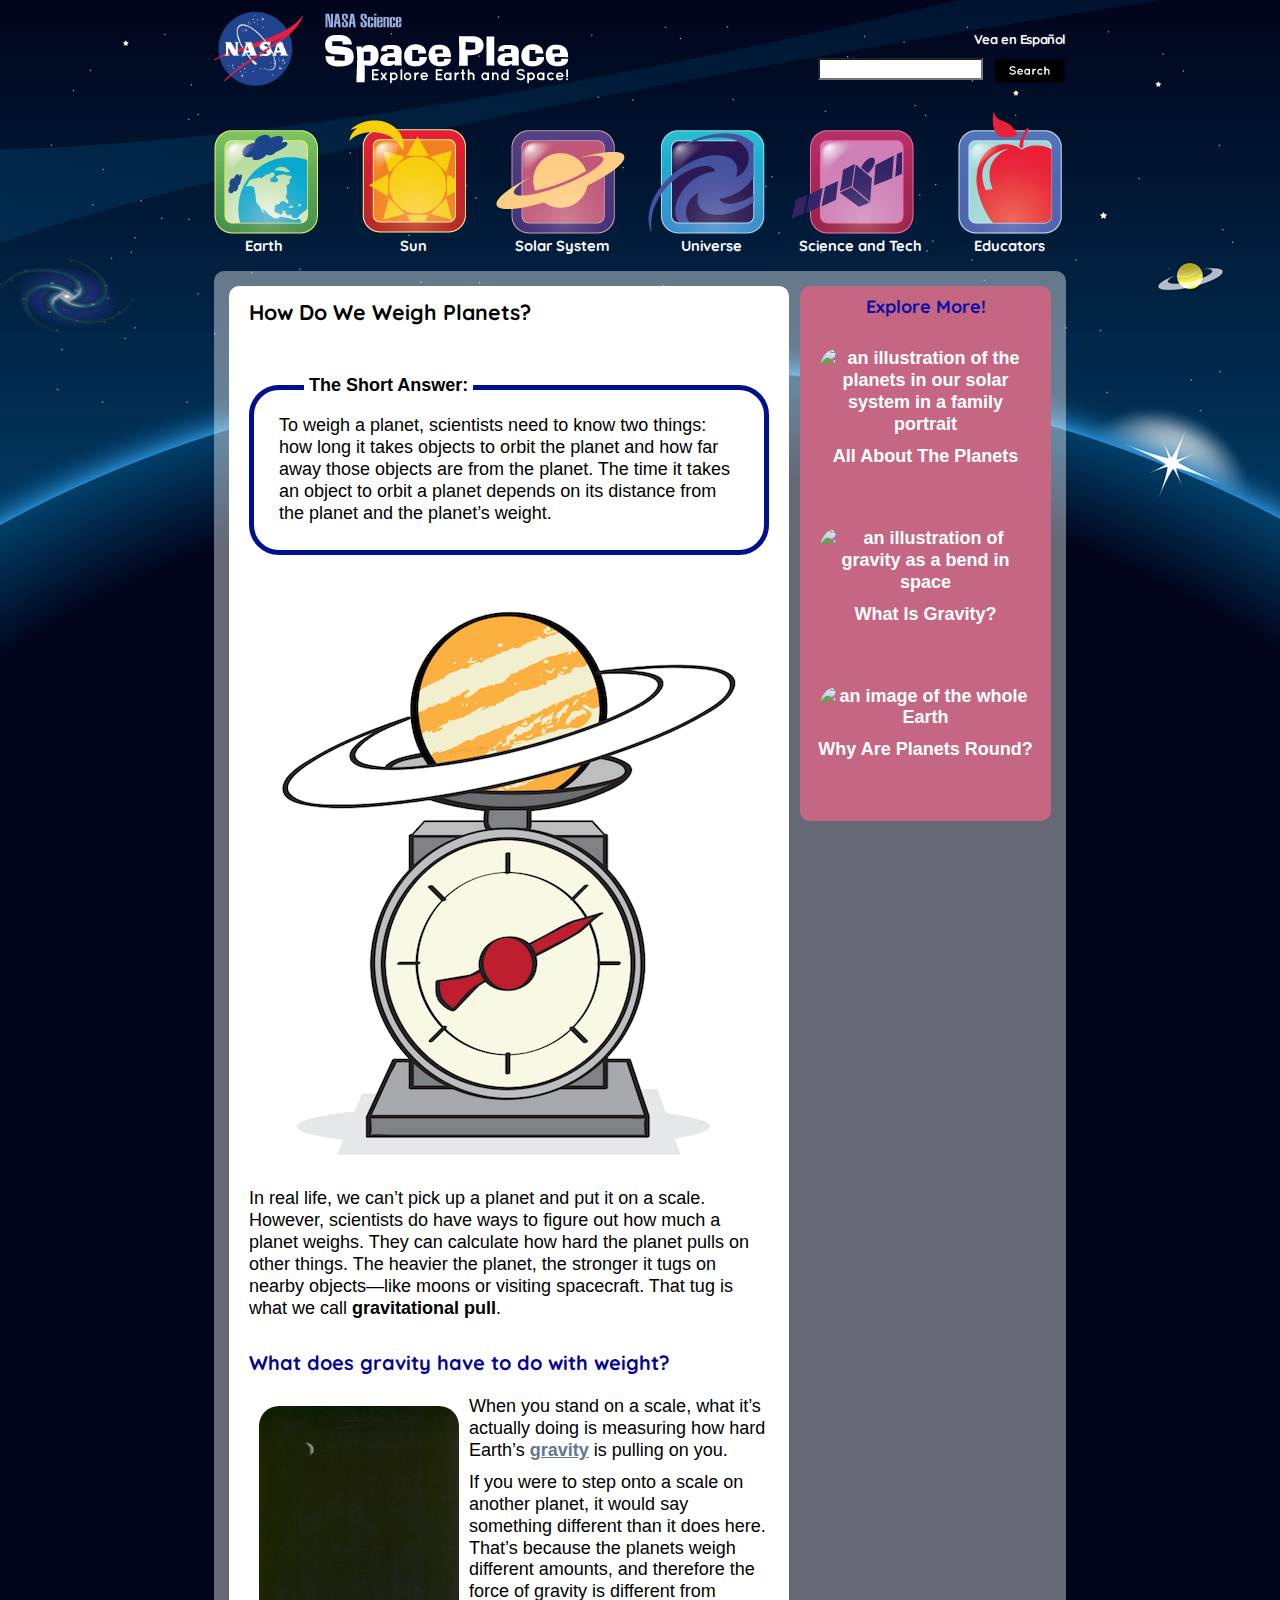
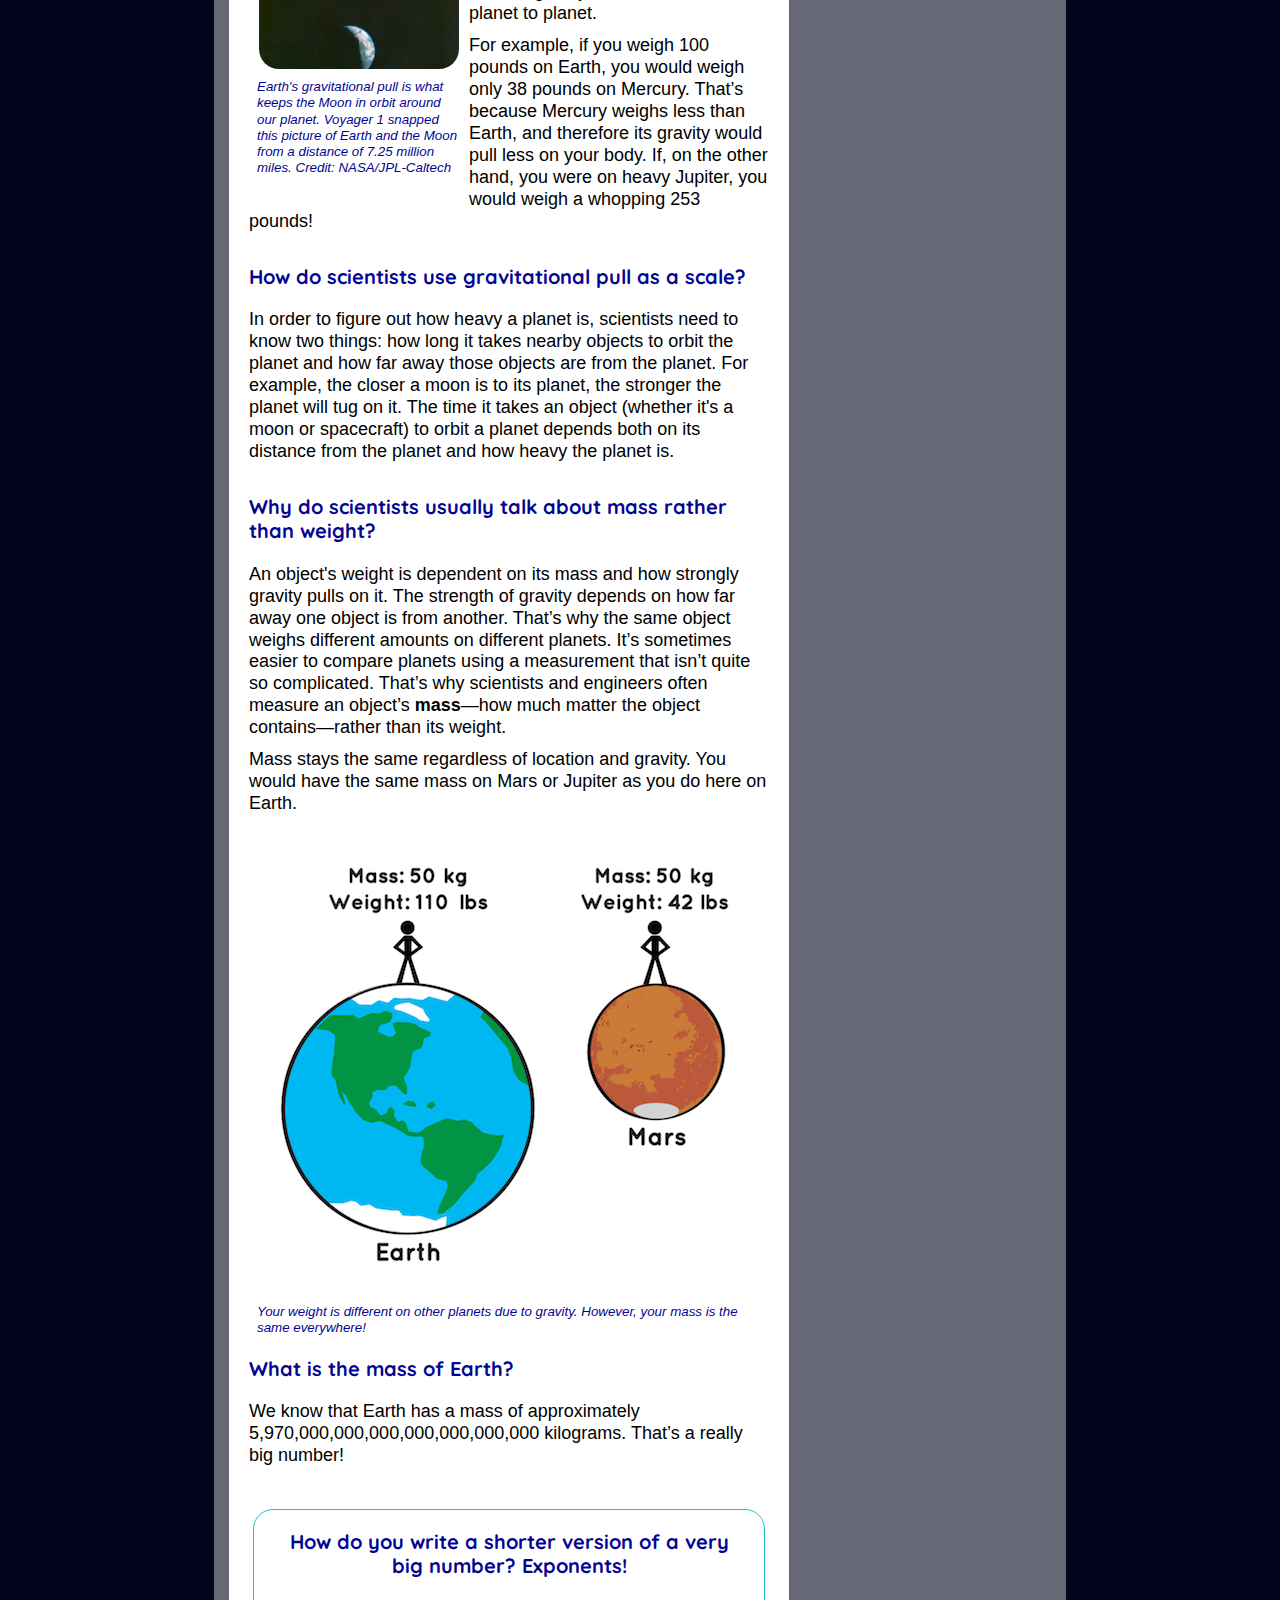
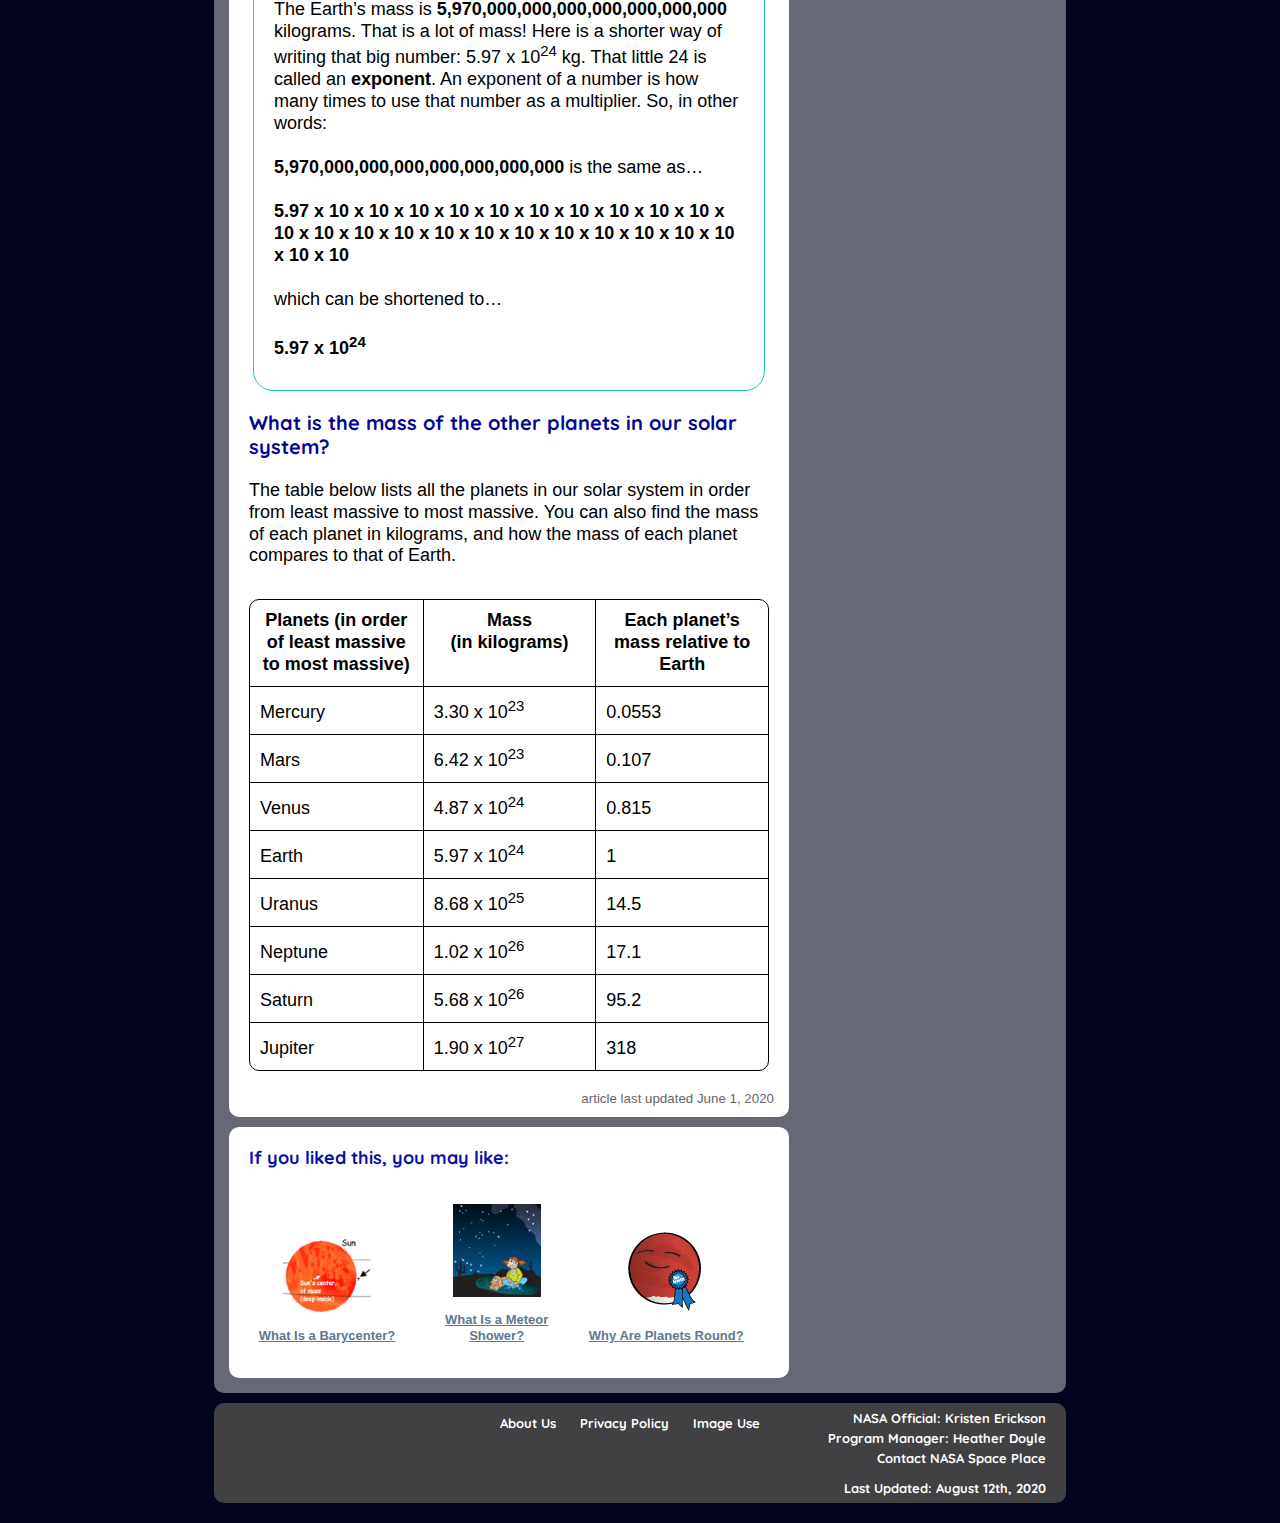
==== commit eb9e2a66: "ngapus meta tag refresh" ====
--- a/index.html
+++ b/index.html
@@ -3,7 +3,7 @@
 <html xmlns:fb="http://ogp.me/ns/fb#">
 <head>
   <meta charset="utf-8">
-  <meta http-equiv="refresh" content="0; url=https://achmadardanip.github.io/planets-weight/en/index.html">
+  <!-- <meta http-equiv="refresh" content="0; url=https://achmadardanip.github.io/planets-weight/en/index.html"> -->
   <!-- <meta http-equiv="X-UA-Compatible" content="IE=edge,chrome=1"> -->
   <title>How Do We Weigh Planets? | NASA Space Place – NASA Science for Kids</title>
   <meta name="description" content="We can use a planet’s gravitational pull like a scale!">
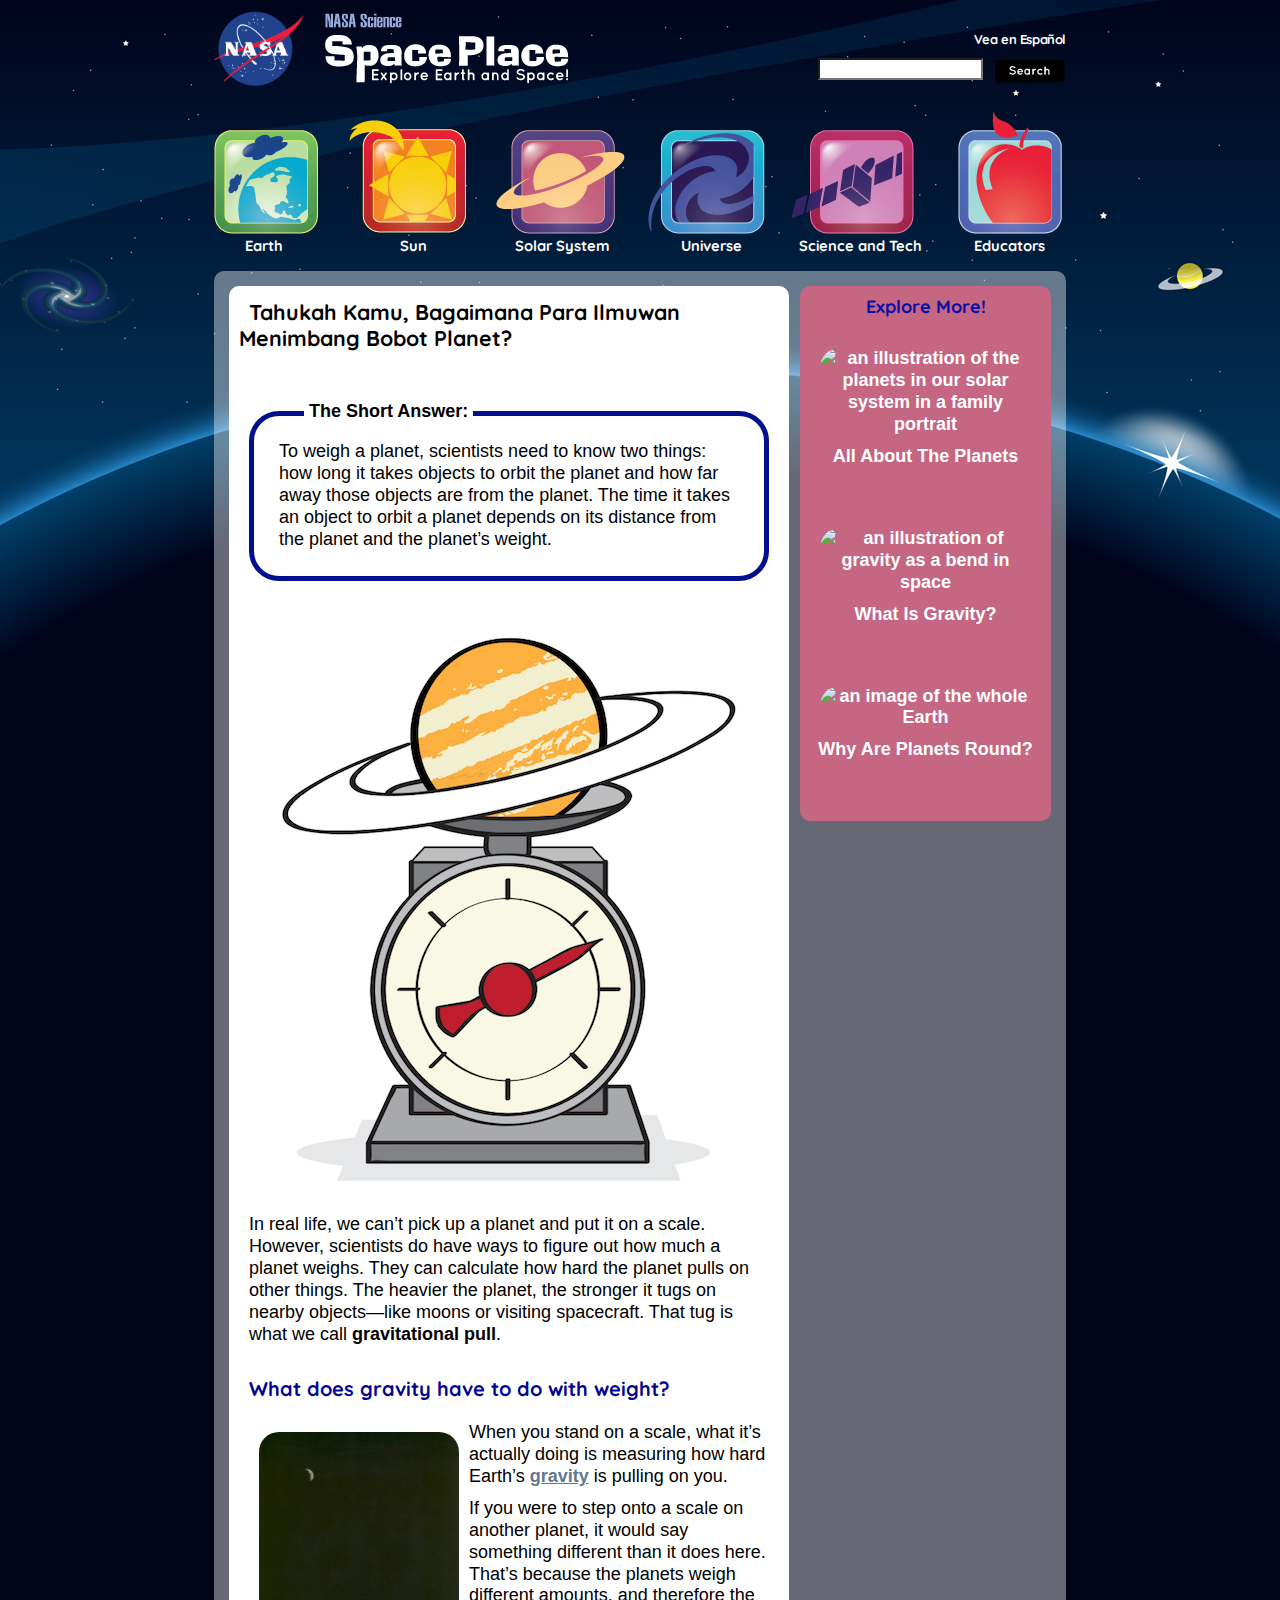
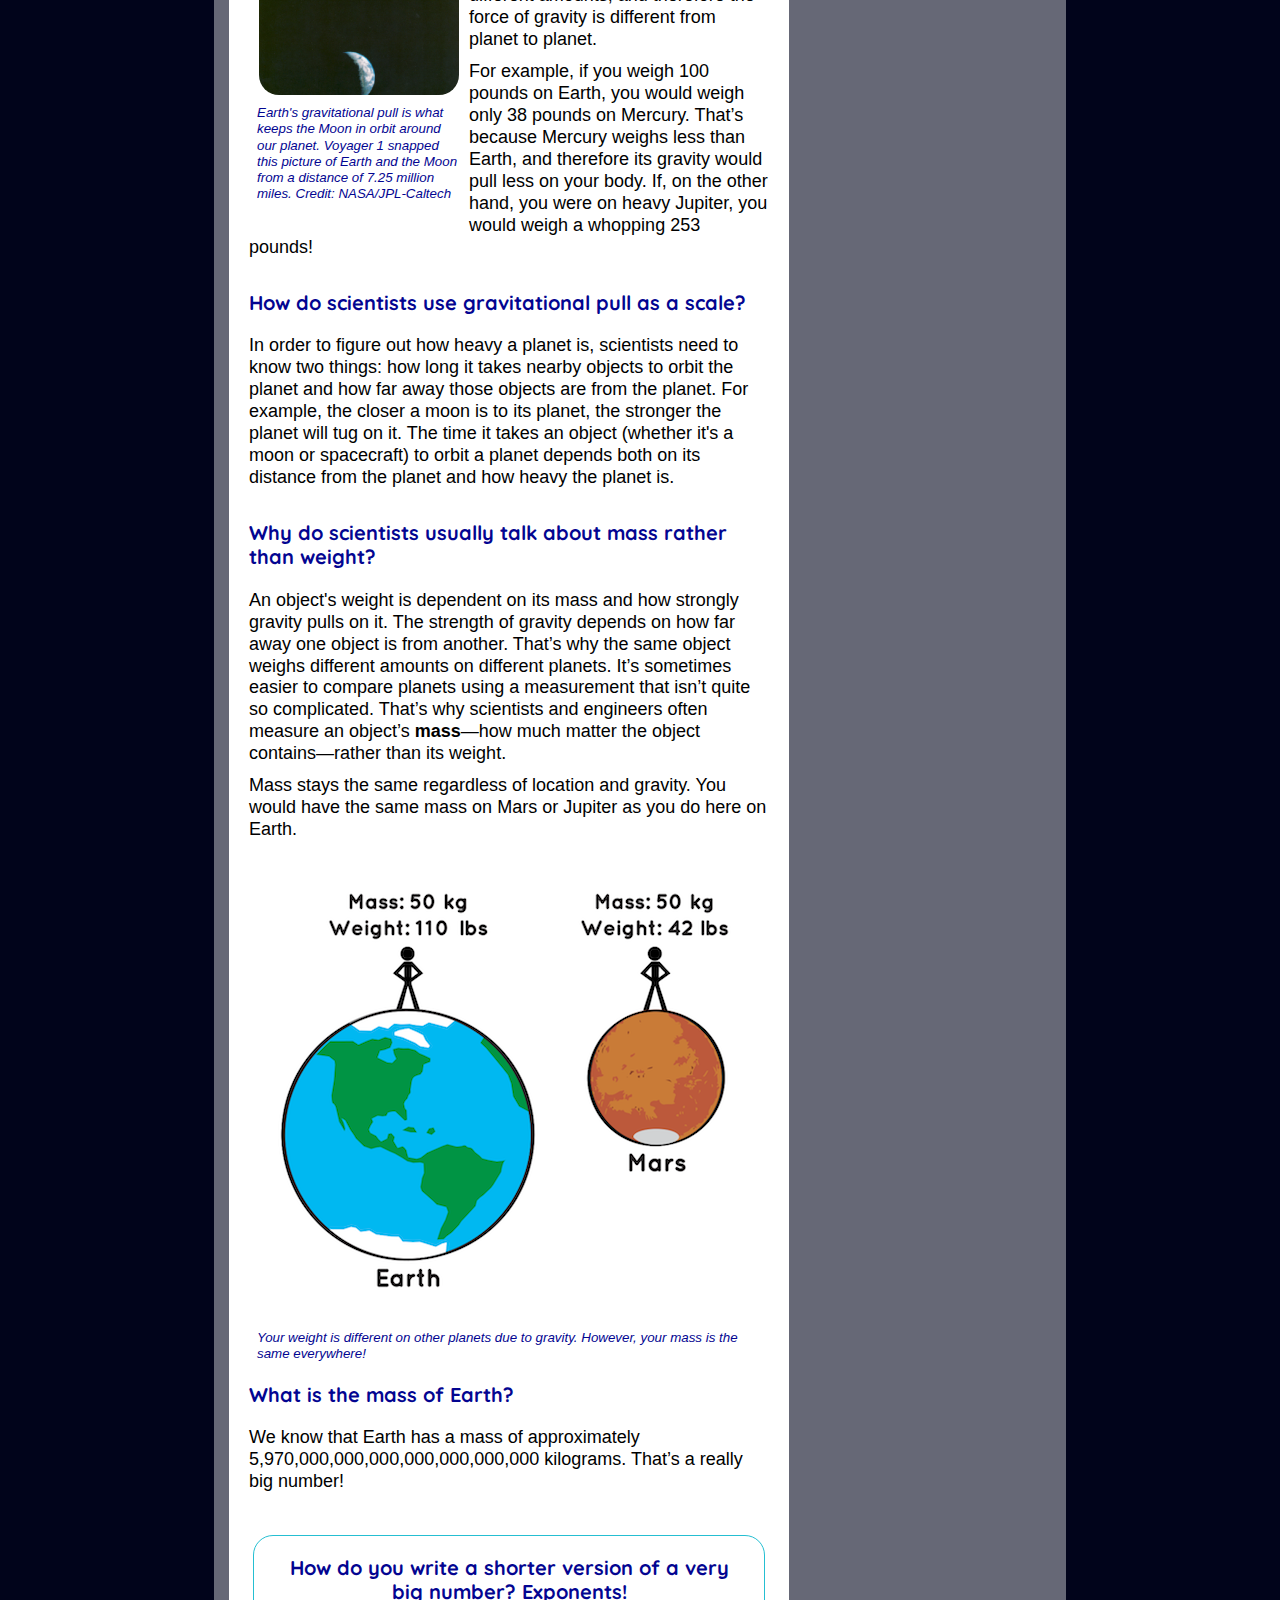
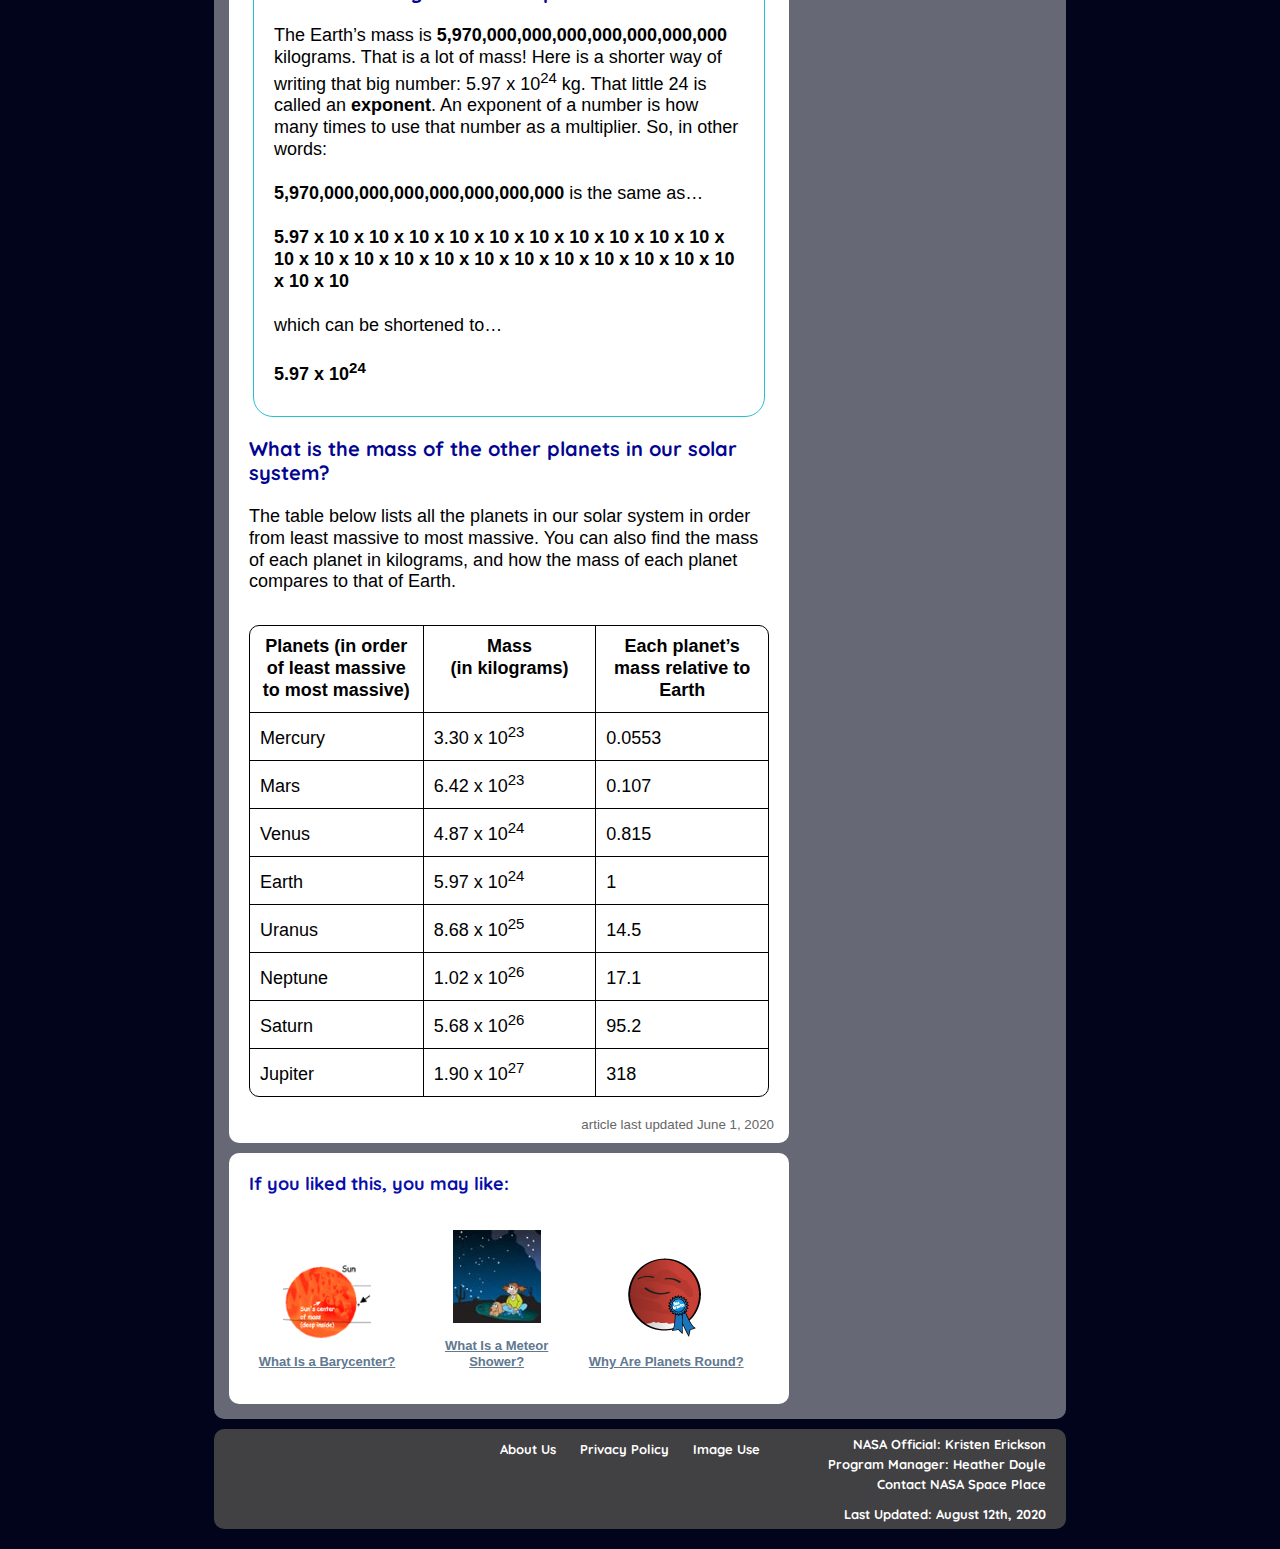
==== commit 00bc433d: "nambahin judul artike;" ====
--- a/index.html
+++ b/index.html
@@ -3,7 +3,6 @@
 <html xmlns:fb="http://ogp.me/ns/fb#">
 <head>
   <meta charset="utf-8">
-  <!-- <meta http-equiv="refresh" content="0; url=https://achmadardanip.github.io/planets-weight/en/index.html"> -->
   <!-- <meta http-equiv="X-UA-Compatible" content="IE=edge,chrome=1"> -->
   <title>How Do We Weigh Planets? | NASA Space Place – NASA Science for Kids</title>
   <meta name="description" content="We can use a planet’s gravitational pull like a scale!">
@@ -159,7 +158,7 @@
 
     <div id = "main">
         <div class = "title">
-            <h1 style="font-size:16pt !important; margin-top:-5px; color:black !important;">How Do We Weigh Planets?</h1>
+            <h1 style="font-size:16pt !important; margin-top:-5px; color:black !important;">Tahukah Kamu, Bagaimana Para Ilmuwan Menimbang Bobot Planet?</h1>
         </div>
         <div class = "content">
             <span class="standardFontSize">
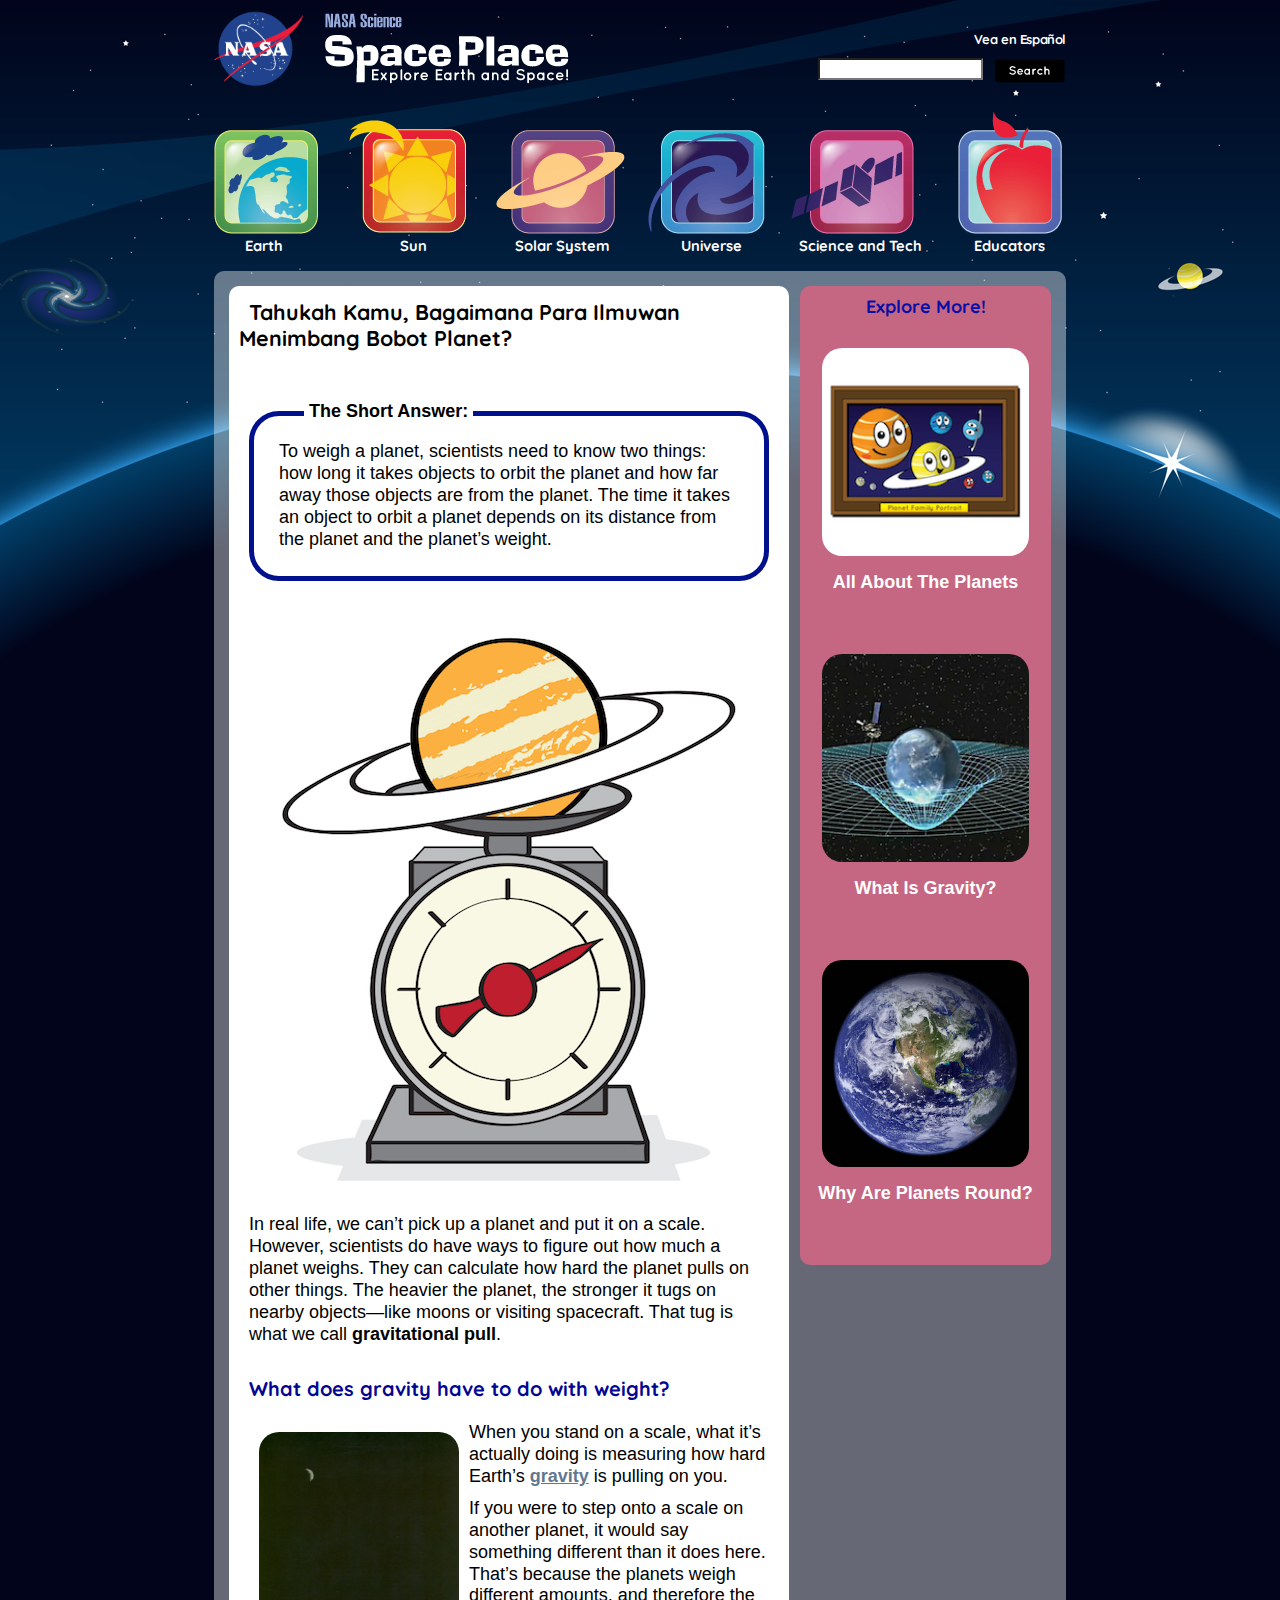
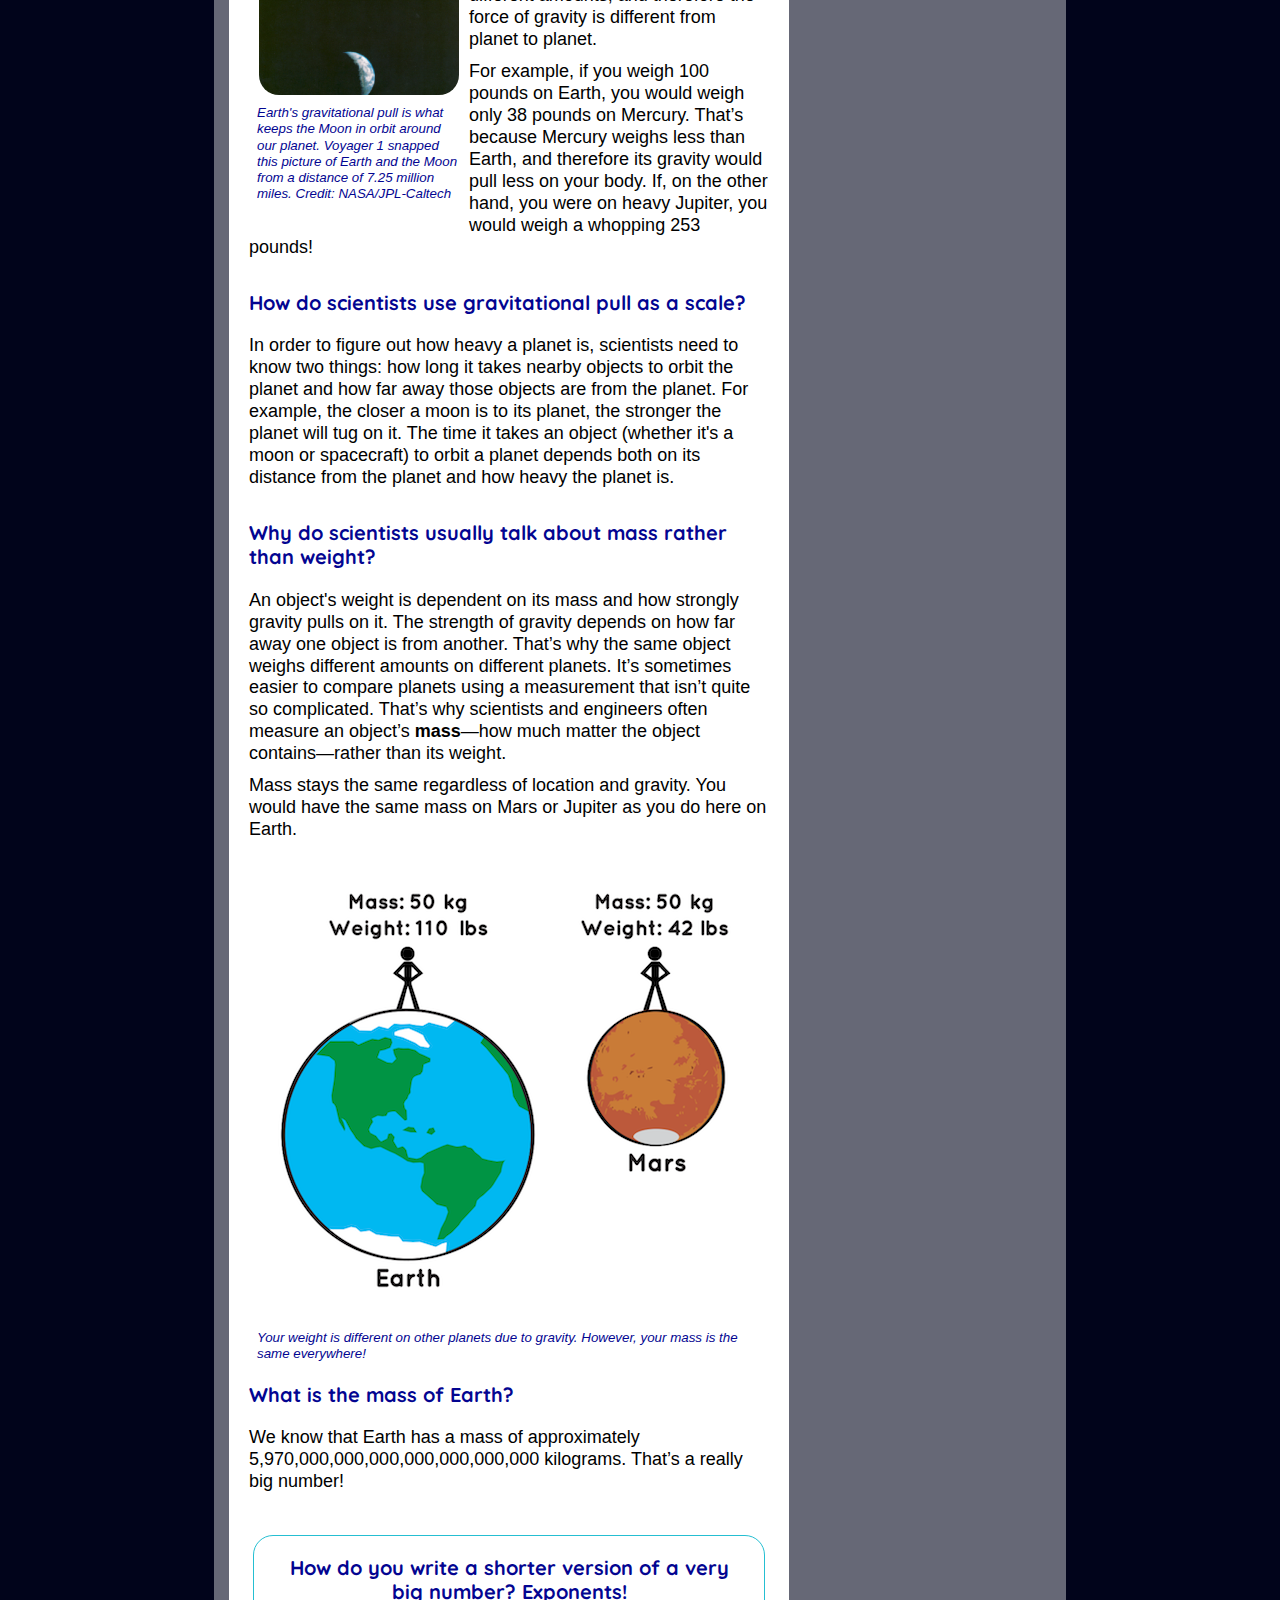
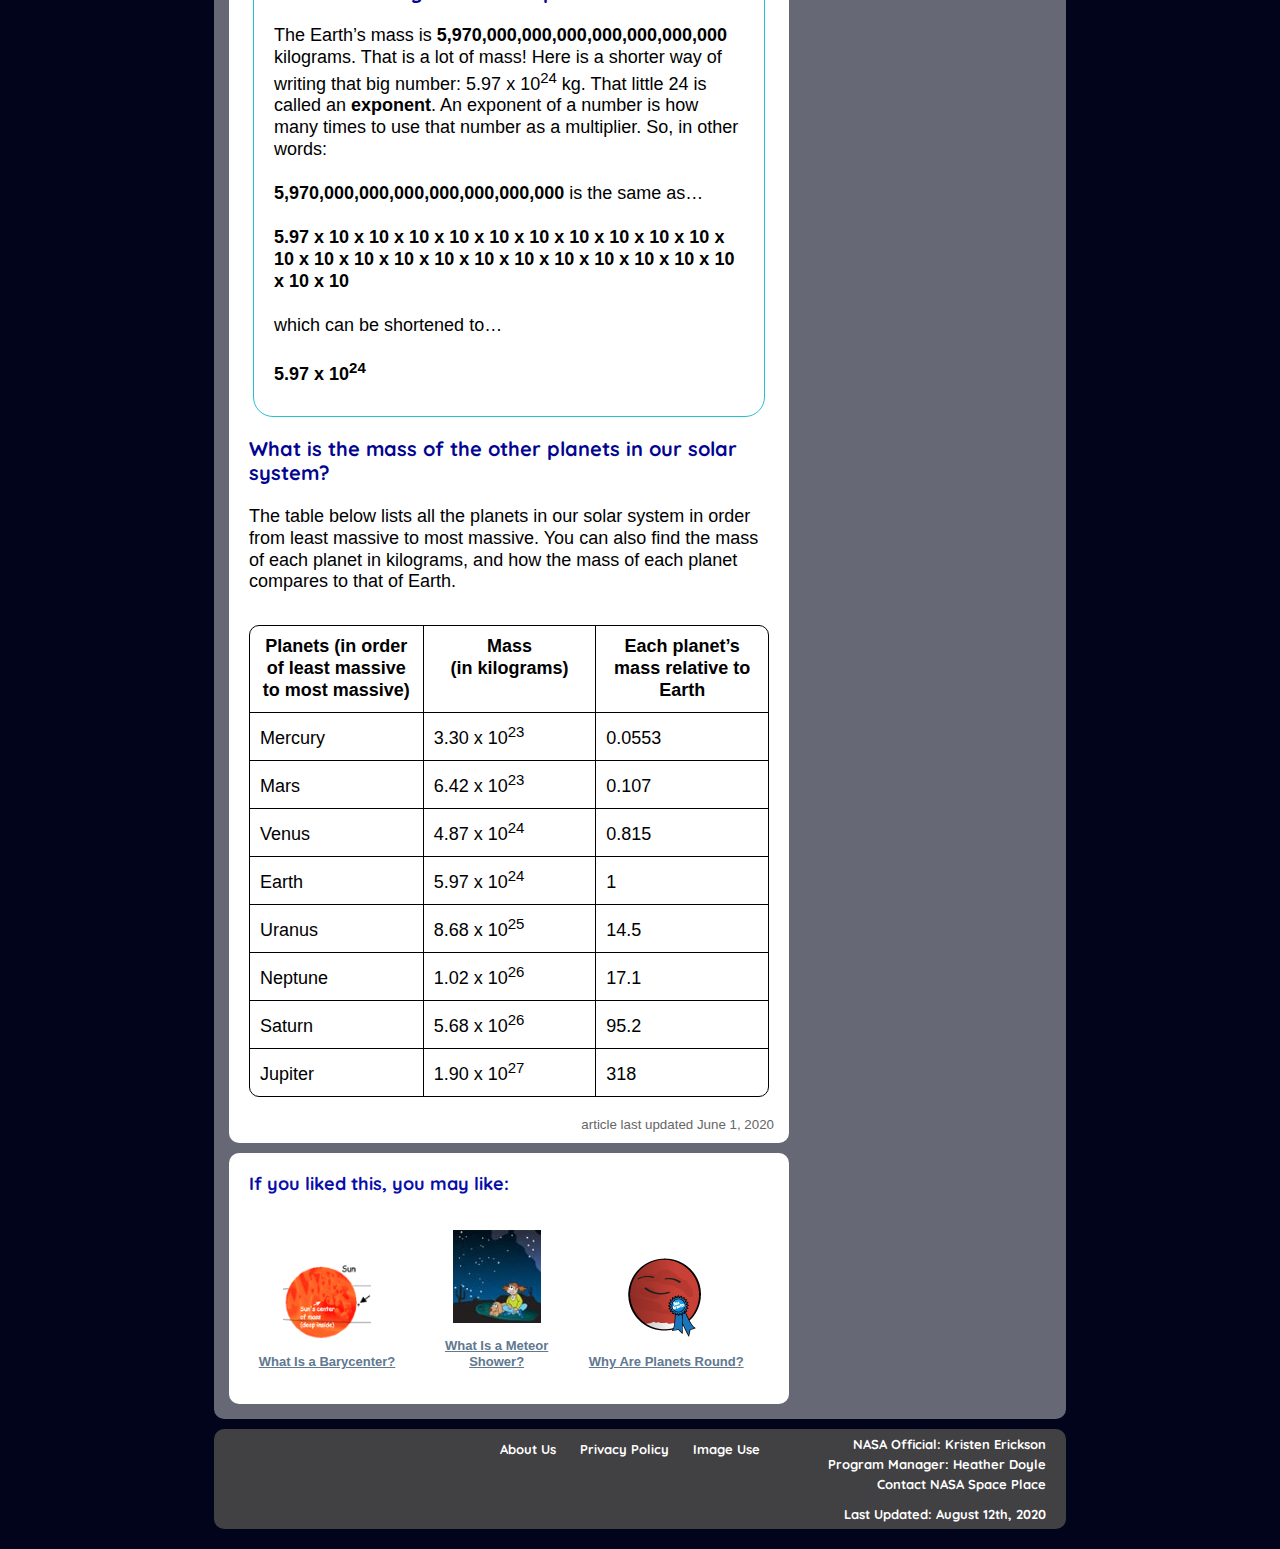
==== commit 2d66849b: "benerin gambar di left sidebar" ====
--- a/index.html
+++ b/index.html
@@ -359,17 +359,17 @@
 <h3 class="Quicksand">Explore More!</h3>
 
 <a href="/planets" class="sidebarLink">
-	<img class="sidebarFullWidthImage" src="solar-system.en.png" alt="an illustration of the planets in our solar system in a family portrait">
+	<img class="sidebarFullWidthImage" src="/planets-weight/en/solar-system.en.png" alt="an illustration of the planets in our solar system in a family portrait">
 	<p>All About The Planets</p>
 </a>
 
 <a href="/what-is-gravity" class="sidebarLink">
-	<img class="sidebarFullWidthImage" src="what-is-gravity.en.png" alt="an illustration of gravity as a bend in space">
+	<img class="sidebarFullWidthImage" src="/planets-weight/en/what-is-gravity.en.png" alt="an illustration of gravity as a bend in space">
 	<p>What Is Gravity?</p>
 </a>
 
 <a href="/planets-round" class="sidebarLink">
-	<img class="sidebarFullWidthImage" src="planets-round.en.jpg" alt="an image of the whole Earth">
+	<img class="sidebarFullWidthImage" src="/planets-weight/en/planets-round.en.jpg" alt="an image of the whole Earth">
 	<p>Why Are Planets Round?</p>
 </a>
 
